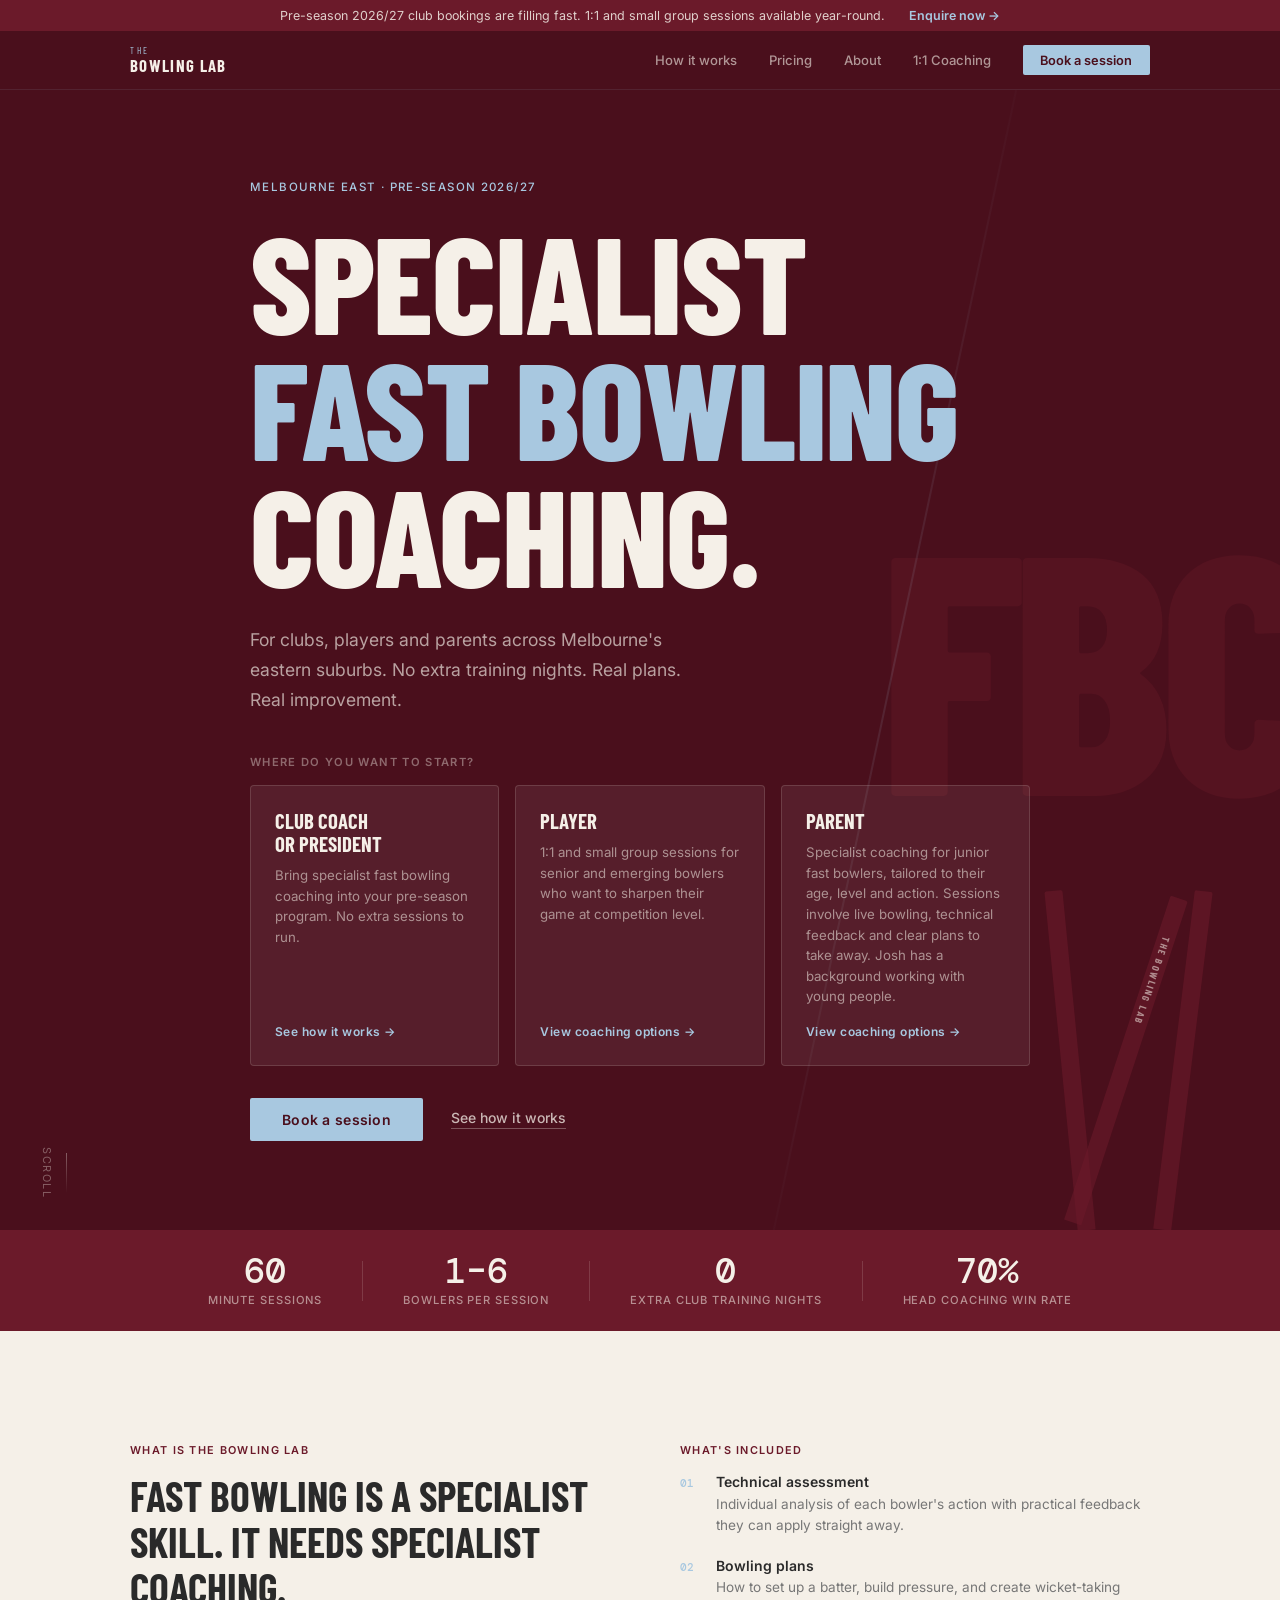
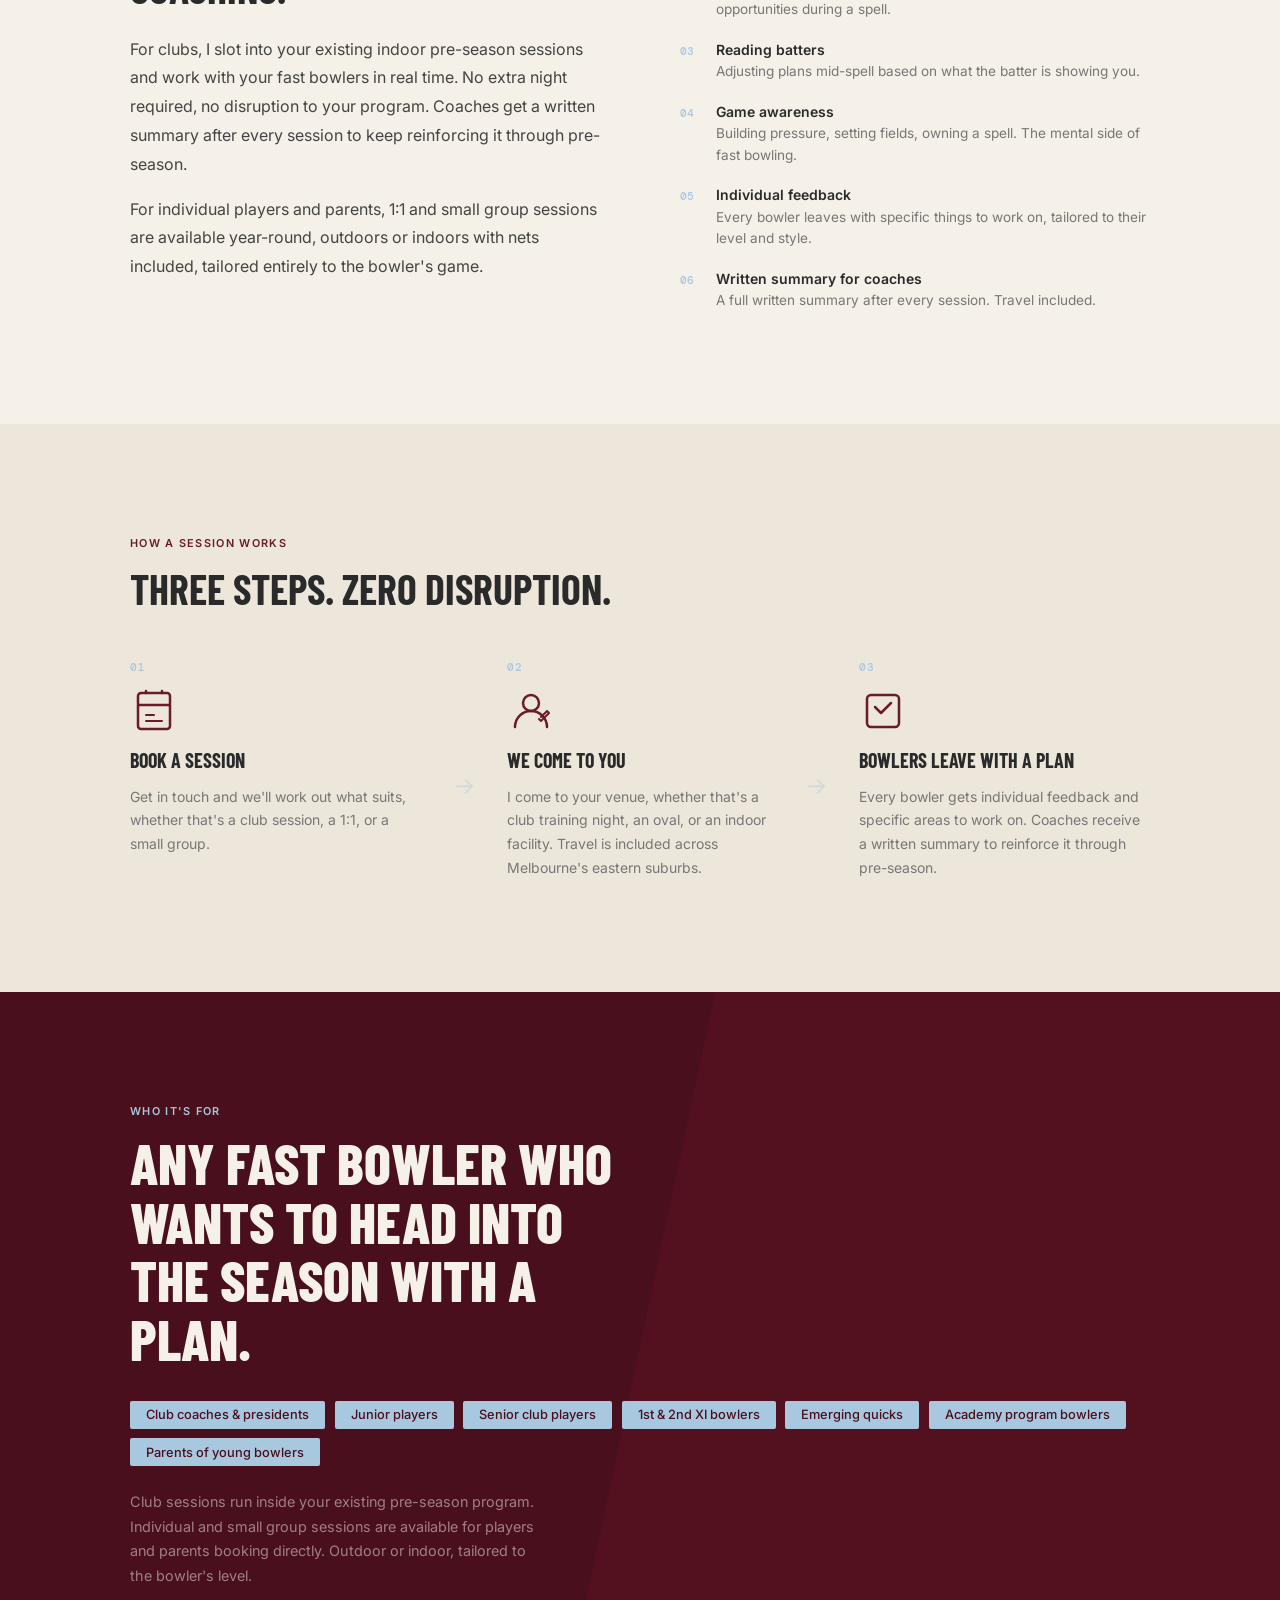
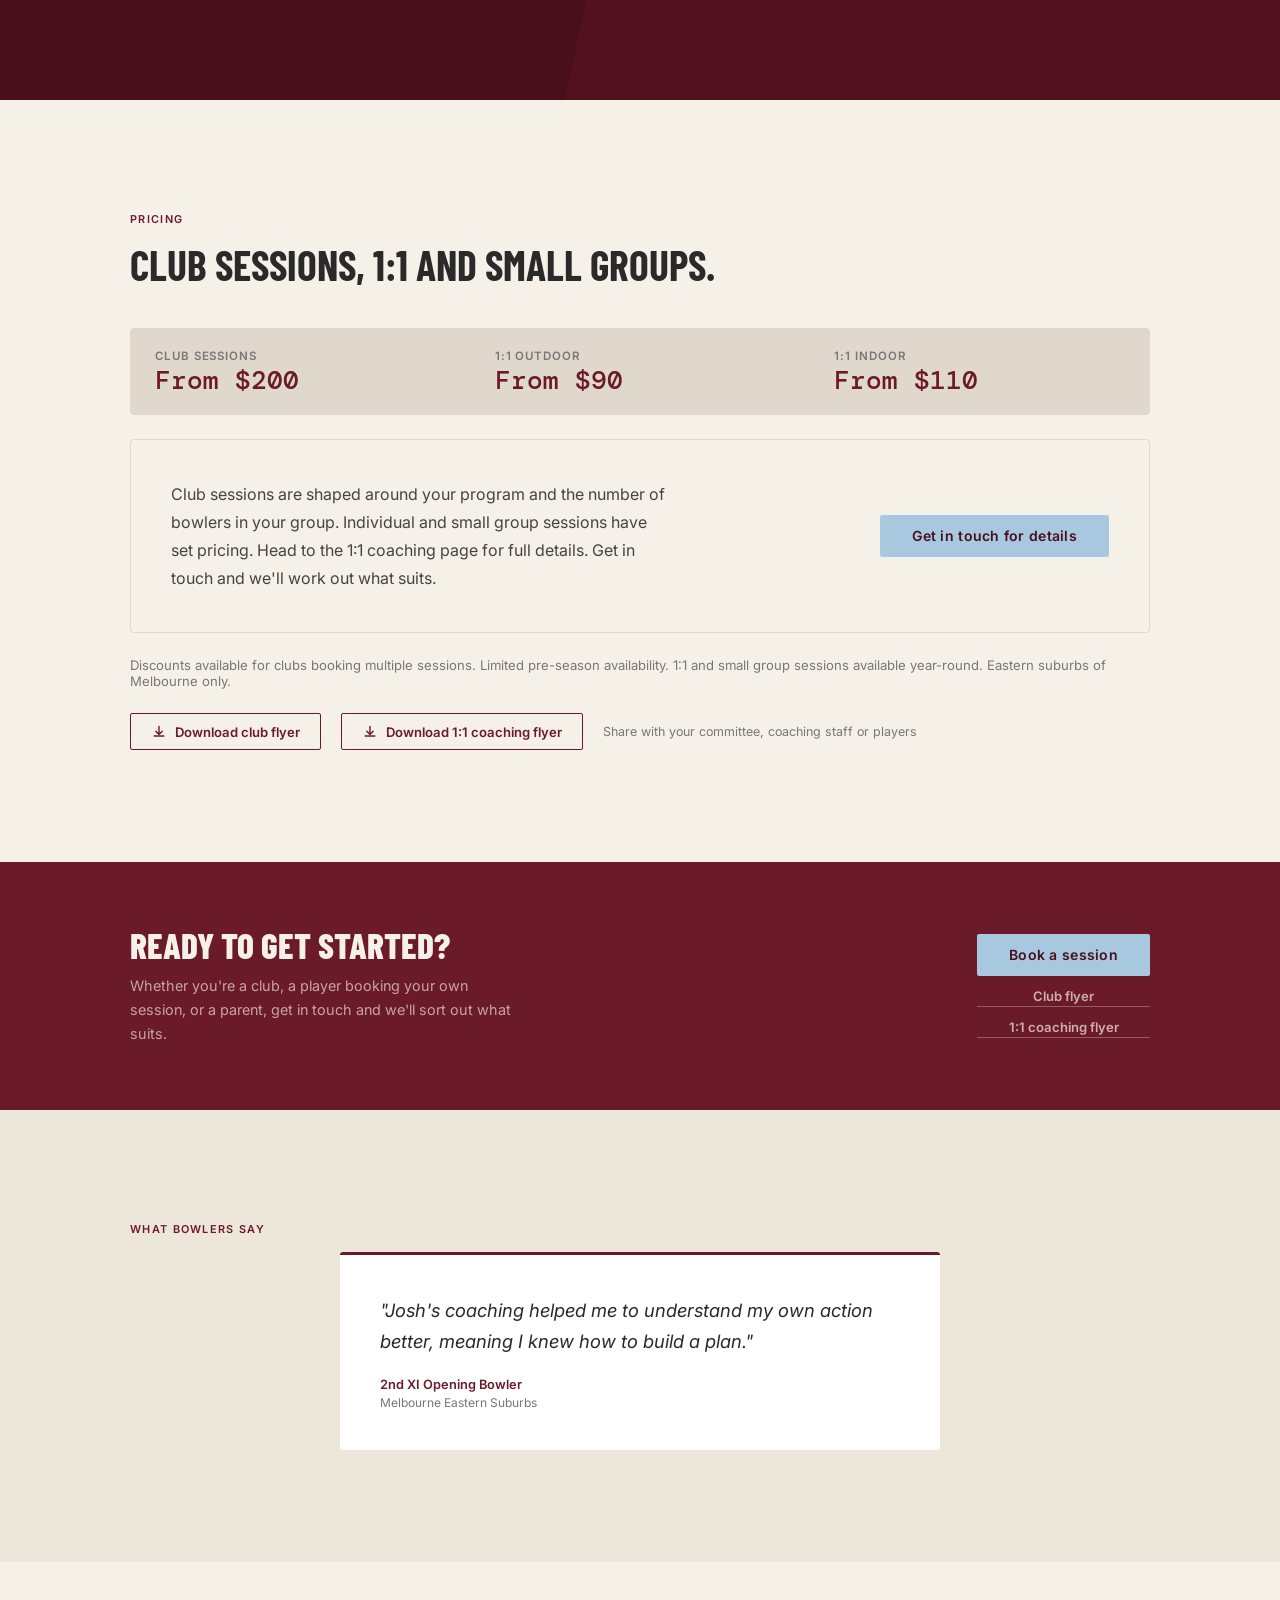
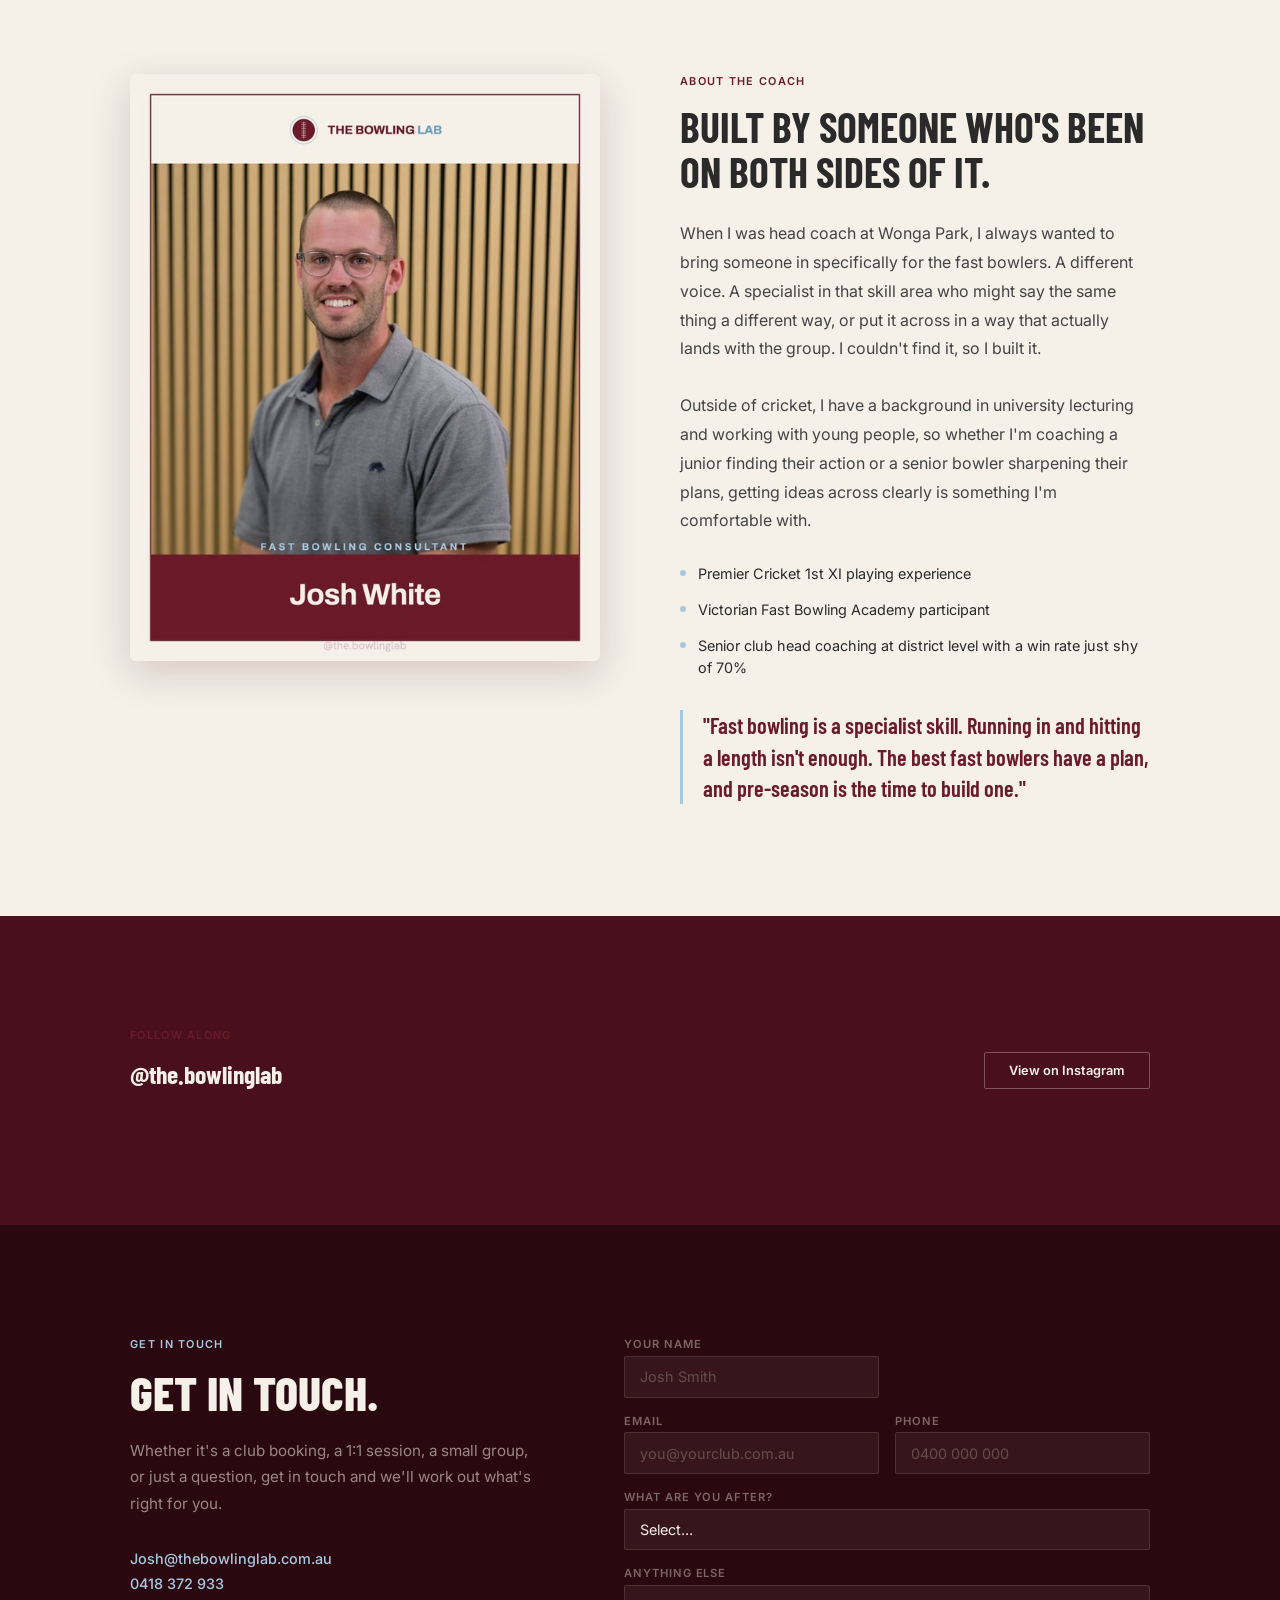
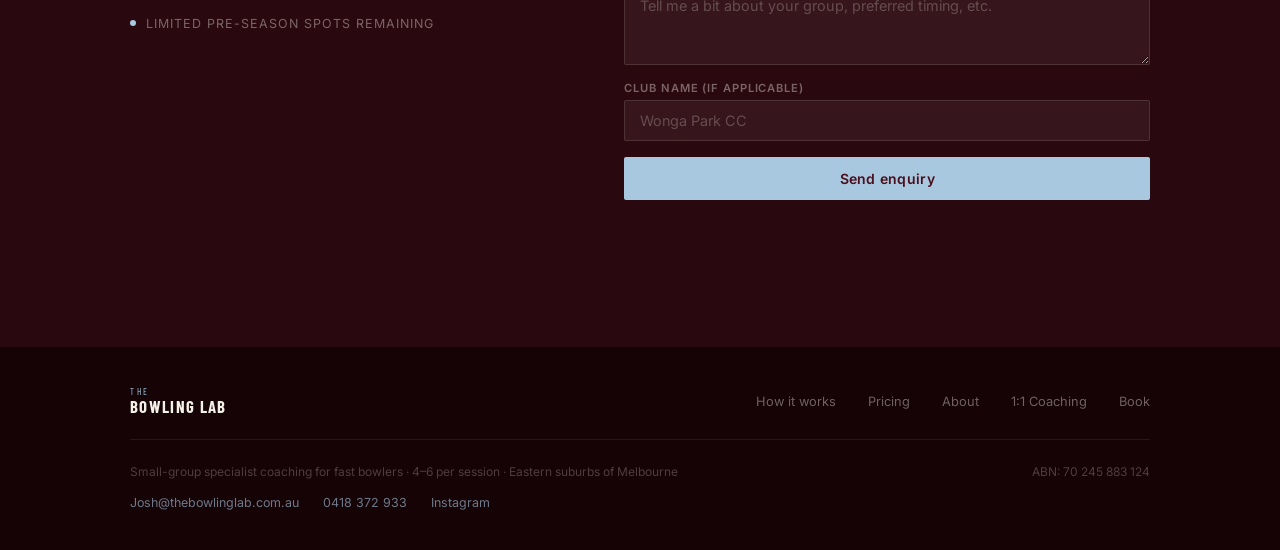
==== index.html @ b160c3b4 "Add files via upload" ====
<!DOCTYPE html>
<html lang="en">
<head>
  <meta charset="UTF-8" />
  <meta name="viewport" content="width=device-width, initial-scale=1.0" />
  <title>The Bowling Lab, Specialist Fast Bowling Coaching, Melbourne East</title>
  <meta name="description" content="Specialist fast bowling coaching for clubs, players and parents across Melbourne's eastern suburbs. Club pre-season sessions, 1:1 coaching and small groups available." />
  <link rel="preconnect" href="https://fonts.googleapis.com" />
  <link rel="preconnect" href="https://fonts.gstatic.com" crossorigin />
  <link href="https://fonts.googleapis.com/css2?family=Barlow+Condensed:wght@400;600;700;800&family=Inter:wght@400;500;600&family=DM+Mono:wght@400;500&display=swap" rel="stylesheet" />
  <link rel="stylesheet" href="style.css" />
  <!-- Favicon -->
  <link rel="icon" type="image/svg+xml" href="favicon.svg" />
  <!-- Open Graph -->
  <meta property="og:title" content="The Bowling Lab, Specialist Fast Bowling Coaching" />
  <meta property="og:description" content="Pre-season fast bowling coaching for cricket clubs across Melbourne's eastern suburbs. Small groups, real-time, inside your existing program." />
  <meta property="og:image" content="https://www.thebowlinglab.com.au/og-image.jpg" />
  <meta property="og:url" content="https://www.thebowlinglab.com.au" />
  <meta property="og:type" content="website" />
  <meta name="twitter:card" content="summary_large_image" />
</head>
<body>

  <!-- URGENCY BANNER -->
  <div class="urgency-bar">
    <span>Pre-season 2026/27 club bookings are filling fast. 1:1 and small group sessions available year-round.</span>
    <a href="#contact">Enquire now &rarr;</a>
  </div>

  <!-- NAV -->
  <nav class="nav" id="nav">
    <div class="nav-inner">
      <a href="#" class="nav-logo">
        <span class="logo-the">THE</span>
        <span class="logo-main">BOWLING LAB</span>
      </a>
      <div class="nav-links">
        <a href="#how">How it works</a>
        <a href="#pricing">Pricing</a>
        <a href="#about">About</a>
        <a href="coaching.html">1:1 Coaching</a>
        <a href="#contact" class="nav-cta">Book a session</a>
      </div>
      <button class="nav-burger" id="navBurger" aria-label="Open menu">
        <span></span><span></span><span></span>
      </button>
    </div>
    <div class="nav-mobile" id="navMobile">
      <a href="#how" onclick="closeMobile()">How it works</a>
      <a href="#pricing" onclick="closeMobile()">Pricing</a>
      <a href="#about" onclick="closeMobile()">About</a>
      <a href="coaching.html" onclick="closeMobile()">1:1 Coaching</a>
      <a href="#contact" class="mobile-cta" onclick="closeMobile()">Book a session</a>
    </div>
  </nav>

  <!-- HERO -->
  <section class="hero">
    <div class="hero-graphic" aria-hidden="true">
      <div class="hero-fbc">FBC</div>
      <div class="hero-stumps" id="heroStumps">
        <div class="stump s1" id="hs1"></div>
        <div class="stump s2" id="hs2">
          <span class="stump-text">THE BOWLING LAB</span>
        </div>
        <div class="stump s3" id="hs3"></div>
        <div class="bail b1" id="hb1"></div>
        <div class="bail b2" id="hb2"></div>
        <div class="hero-ball" id="heroBall"></div>
      </div>
      <div class="hero-slash"></div>
    </div>
    <div class="hero-inner container">
      <p class="eyebrow">Melbourne East · Pre-Season 2026/27</p>
      <h1 class="hero-h1">
        <span class="h1-line">Specialist</span>
        <span class="h1-line h1-accent">fast bowling</span>
        <span class="h1-line">coaching.</span>
      </h1>
      <p class="hero-sub">For clubs, players and parents across Melbourne's eastern suburbs. No extra training nights. Real plans. Real improvement.</p>
      <div class="role-selector">
        <p class="role-label">Where do you want to start?</p>
        <div class="role-cards">
          <a href="#how" class="role-card" id="roleClub">
            <span class="role-title">Club coach<br>or president</span>
            <span class="role-desc">Bring specialist fast bowling coaching into your pre-season program. No extra sessions to run.</span>
            <span class="role-cta">See how it works &rarr;</span>
          </a>
          <a href="coaching.html" class="role-card" id="rolePlayer">
            <span class="role-title">Player</span>
            <span class="role-desc">1:1 and small group sessions for senior and emerging bowlers who want to sharpen their game at competition level.</span>
            <span class="role-cta">View coaching options &rarr;</span>
          </a>
          <a href="coaching.html" class="role-card" id="roleParent">
            <span class="role-title">Parent</span>
            <span class="role-desc">Specialist coaching for junior fast bowlers, tailored to their age, level and action. Sessions involve live bowling, technical feedback and clear plans to take away. Josh has a background working with young people.</span>
            <span class="role-cta">View coaching options &rarr;</span>
          </a>
        </div>
      </div>
      <div class="hero-actions">
        <a href="#contact" class="btn-primary">Book a session</a>
        <a href="#how" class="btn-ghost">See how it works</a>
      </div>
    </div>
    <div class="hero-scroll-hint" aria-hidden="true">
      <span>Scroll</span>
      <div class="scroll-line"></div>
    </div>
  </section>

  <!-- PROOF BAR -->
  <div class="proof-bar">
    <div class="proof-inner container">
      <div class="proof-item">
        <span class="proof-num">60</span>
        <span class="proof-label">Minute sessions</span>
      </div>
      <div class="proof-div"></div>
      <div class="proof-item">
        <span class="proof-num">1–6</span>
        <span class="proof-label">Bowlers per session</span>
      </div>
      <div class="proof-div"></div>
      <div class="proof-item">
        <span class="proof-num">0</span>
        <span class="proof-label">Extra club training nights</span>
      </div>
      <div class="proof-div"></div>
      <div class="proof-item">
        <span class="proof-num">70%</span>
        <span class="proof-label">Head coaching win rate</span>
      </div>
    </div>
  </div>

  <!-- HOW IT WORKS -->
  <section class="how" id="how">
    <div class="container">
      <div class="how-grid">
        <div class="how-text">
          <p class="section-label">What is The Bowling Lab</p>
          <h2 class="section-h2">Fast bowling is a specialist skill. It needs specialist coaching.</h2>
          <p class="how-body">For clubs, I slot into your existing indoor pre-season sessions and work with your fast bowlers in real time. No extra night required, no disruption to your program. Coaches get a written summary after every session to keep reinforcing it through pre-season.</p>
          <p class="how-body">For individual players and parents, 1:1 and small group sessions are available year-round, outdoors or indoors with nets included, tailored entirely to the bowler's game.</p>
        </div>
        <div class="how-included">
          <p class="section-label">What's included</p>
          <div class="included-list">
            <div class="included-item">
              <span class="inc-num">01</span>
              <div>
                <h3>Technical assessment</h3>
                <p>Individual analysis of each bowler's action with practical feedback they can apply straight away.</p>
              </div>
            </div>
            <div class="included-item">
              <span class="inc-num">02</span>
              <div>
                <h3>Bowling plans</h3>
                <p>How to set up a batter, build pressure, and create wicket-taking opportunities during a spell.</p>
              </div>
            </div>
            <div class="included-item">
              <span class="inc-num">03</span>
              <div>
                <h3>Reading batters</h3>
                <p>Adjusting plans mid-spell based on what the batter is showing you.</p>
              </div>
            </div>
            <div class="included-item">
              <span class="inc-num">04</span>
              <div>
                <h3>Game awareness</h3>
                <p>Building pressure, setting fields, owning a spell. The mental side of fast bowling.</p>
              </div>
            </div>
            <div class="included-item">
              <span class="inc-num">05</span>
              <div>
                <h3>Individual feedback</h3>
                <p>Every bowler leaves with specific things to work on, tailored to their level and style.</p>
              </div>
            </div>
            <div class="included-item">
              <span class="inc-num">06</span>
              <div>
                <h3>Written summary for coaches</h3>
                <p>A full written summary after every session. Travel included.</p>
              </div>
            </div>
          </div>
        </div>
      </div>
    </div>
  </section>

  <!-- HOW A SESSION WORKS -->
  <section class="session-steps">
    <div class="container">
      <p class="section-label">How a session works</p>
      <h2 class="section-h2">Three steps. Zero disruption.</h2>
      <div class="steps-grid">
        <div class="step">
          <div class="step-num">01</div>
          <div class="step-icon">
            <svg viewBox="0 0 48 48" fill="none" xmlns="http://www.w3.org/2000/svg">
              <rect x="8" y="6" width="32" height="36" rx="3" stroke="currentColor" stroke-width="2.5"/>
              <path d="M16 6V4M32 6V4" stroke="currentColor" stroke-width="2.5" stroke-linecap="round"/>
              <path d="M8 18h32" stroke="currentColor" stroke-width="2.5"/>
              <path d="M16 28h8M16 34h16" stroke="currentColor" stroke-width="2" stroke-linecap="round"/>
            </svg>
          </div>
          <h3>Book a session</h3>
          <p>Get in touch and we'll work out what suits, whether that's a club session, a 1:1, or a small group.</p>
        </div>
        <div class="step-arrow" aria-hidden="true">&rarr;</div>
        <div class="step">
          <div class="step-num">02</div>
          <div class="step-icon">
            <svg viewBox="0 0 48 48" fill="none" xmlns="http://www.w3.org/2000/svg">
              <circle cx="24" cy="16" r="8" stroke="currentColor" stroke-width="2.5"/>
              <path d="M8 40c0-8.837 7.163-16 16-16s16 7.163 16 16" stroke="currentColor" stroke-width="2.5" stroke-linecap="round"/>
              <path d="M34 30l6-6M40 24l2 2-8 8-2-2" stroke="currentColor" stroke-width="2" stroke-linecap="round" stroke-linejoin="round"/>
            </svg>
          </div>
          <h3>We come to you</h3>
          <p>I come to your venue, whether that's a club training night, an oval, or an indoor facility. Travel is included across Melbourne's eastern suburbs.</p>
        </div>
        <div class="step-arrow" aria-hidden="true">&rarr;</div>
        <div class="step">
          <div class="step-num">03</div>
          <div class="step-icon">
            <svg viewBox="0 0 48 48" fill="none" xmlns="http://www.w3.org/2000/svg">
              <path d="M12 8h24a4 4 0 0 1 4 4v24a4 4 0 0 1-4 4H12a4 4 0 0 1-4-4V12a4 4 0 0 1 4-4z" stroke="currentColor" stroke-width="2.5"/>
              <path d="M16 20l6 6 10-10" stroke="currentColor" stroke-width="2.5" stroke-linecap="round" stroke-linejoin="round"/>
            </svg>
          </div>
          <h3>Bowlers leave with a plan</h3>
          <p>Every bowler gets individual feedback and specific areas to work on. Coaches receive a written summary to reinforce it through pre-season.</p>
        </div>
      </div>
    </div>
  </section>

  <!-- WHO -->
  <section class="who">
    <div class="slash-bg" aria-hidden="true"></div>
    <div class="container who-inner">
      <p class="section-label light">Who it's for</p>
      <h2 class="who-h2">Any fast bowler who wants to head into the season with a plan.</h2>
      <div class="who-tags">
        <span class="tag">Club coaches &amp; presidents</span>
        <span class="tag">Junior players</span>
        <span class="tag">Senior club players</span>
        <span class="tag">1st &amp; 2nd XI bowlers</span>
        <span class="tag">Emerging quicks</span>
        <span class="tag">Academy program bowlers</span>
        <span class="tag">Parents of young bowlers</span>
      </div>
      <p class="who-note">Club sessions run inside your existing pre-season program. Individual and small group sessions are available for players and parents booking directly. Outdoor or indoor, tailored to the bowler's level.</p>
    </div>
  </section>

  <!-- PRICING -->
  <section class="pricing" id="pricing">
    <div class="container">
      <p class="section-label">Pricing</p>
      <h2 class="section-h2">Club sessions, 1:1 and small groups.</h2>
      <div class="pricing-from-row">
        <div class="pricing-from-item">
          <span class="pricing-from-label">Club sessions</span>
          <span class="pricing-from-price">From $200</span>
        </div>
        <div class="pricing-from-item">
          <span class="pricing-from-label">1:1 outdoor</span>
          <span class="pricing-from-price">From $90</span>
        </div>
        <div class="pricing-from-item">
          <span class="pricing-from-label">1:1 indoor</span>
          <span class="pricing-from-price">From $110</span>
        </div>
      </div>
      <div class="pricing-contact">
        <p class="pricing-contact-body">Club sessions are shaped around your program and the number of bowlers in your group. Individual and small group sessions have set pricing. Head to the 1:1 coaching page for full details. Get in touch and we'll work out what suits.</p>
        <a href="#contact" class="btn-primary">Get in touch for details</a>
      </div>
      <p class="pricing-note">Discounts available for clubs booking multiple sessions. Limited pre-season availability. 1:1 and small group sessions available year-round. Eastern suburbs of Melbourne only.</p>
      <div class="flyer-download">
        <a href="TBL_Flyer.pdf" download class="btn-download">
          <svg viewBox="0 0 20 20" fill="none" xmlns="http://www.w3.org/2000/svg" width="16" height="16">
            <path d="M10 3v10M6 9l4 4 4-4" stroke="currentColor" stroke-width="1.75" stroke-linecap="round" stroke-linejoin="round"/>
            <path d="M4 15h12" stroke="currentColor" stroke-width="1.75" stroke-linecap="round"/>
          </svg>
          Download club flyer
        </a>
        <a href="TBL_1on1_Flyer.pdf" download class="btn-download">
          <svg viewBox="0 0 20 20" fill="none" xmlns="http://www.w3.org/2000/svg" width="16" height="16">
            <path d="M10 3v10M6 9l4 4 4-4" stroke="currentColor" stroke-width="1.75" stroke-linecap="round" stroke-linejoin="round"/>
            <path d="M4 15h12" stroke="currentColor" stroke-width="1.75" stroke-linecap="round"/>
          </svg>
          Download 1:1 coaching flyer
        </a>
        <span class="flyer-hint">Share with your committee, coaching staff or players</span>
      </div>
    </div>
  </section>

  <!-- MID PAGE CTA -->
  <section class="mid-cta">
    <div class="container mid-cta-inner">
      <div class="mid-cta-text">
        <h2 class="mid-cta-h2">Ready to get started?</h2>
        <p class="mid-cta-sub">Whether you're a club, a player booking your own session, or a parent, get in touch and we'll sort out what suits.</p>
      </div>
      <div class="mid-cta-actions">
        <a href="#contact" class="btn-primary">Book a session</a>
        <a href="TBL_Flyer.pdf" download class="btn-ghost-dark">Club flyer</a>
        <a href="TBL_1on1_Flyer.pdf" download class="btn-ghost-dark">1:1 coaching flyer</a>
      </div>
    </div>
  </section>

  <!-- TESTIMONIALS -->
  <section class="testimonials">
    <div class="container">
      <p class="section-label">What bowlers say</p>
      <div class="testi-single">
        <div class="testi-card testi-card--large">
          <p class="testi-quote">"Josh's coaching helped me to understand my own action better, meaning I knew how to build a plan."</p>
          <div class="testi-attr">
            <span class="testi-name">2nd XI Opening Bowler</span>
            <span class="testi-club">Melbourne Eastern Suburbs</span>
          </div>
        </div>
      </div>
    </div>
  </section>

  <!-- ABOUT -->
  <section class="about" id="about">
    <div class="container">
      <div class="about-grid">
        <div class="about-portrait">
          <div class="portrait-frame">
            <img
              src="about.jpg"
              alt="Josh White, The Bowling Lab"
              class="portrait-img"
            />
          </div>
        </div>
        <div class="about-text">
          <p class="section-label">About the coach</p>
          <h2 class="section-h2">Built by someone who's been on both sides of it.</h2>
          <p class="about-body">When I was head coach at Wonga Park, I always wanted to bring someone in specifically for the fast bowlers. A different voice. A specialist in that skill area who might say the same thing a different way, or put it across in a way that actually lands with the group. I couldn't find it, so I built it.</p>
          <p class="about-body">Outside of cricket, I have a background in university lecturing and working with young people, so whether I'm coaching a junior finding their action or a senior bowler sharpening their plans, getting ideas across clearly is something I'm comfortable with.</p>
          <div class="creds">
            <div class="cred">
              <span class="cred-dot"></span>
              <span>Premier Cricket 1st XI playing experience</span>
            </div>
            <div class="cred">
              <span class="cred-dot"></span>
              <span>Victorian Fast Bowling Academy participant</span>
            </div>
            <div class="cred">
              <span class="cred-dot"></span>
              <span>Senior club head coaching at district level with a win rate just shy of 70%</span>
            </div>

          </div>
          <blockquote class="about-quote">
            "Fast bowling is a specialist skill. Running in and hitting a length isn't enough. The best fast bowlers have a plan, and pre-season is the time to build one."
          </blockquote>
        </div>
      </div>
    </div>
  </section>

  <!-- INSTAGRAM -->
  <section class="instagram">
    <div class="container">
      <div class="insta-header">
        <div>
          <p class="section-label">Follow along</p>
          <a href="https://instagram.com/the.bowlinglab" target="_blank" rel="noopener" class="insta-handle">@the.bowlinglab</a>
        </div>
        <a href="https://instagram.com/the.bowlinglab" target="_blank" rel="noopener" class="btn-outline-dark">View on Instagram</a>
      </div>
      <div class="curator-wrap">
        <div id="curator-feed-default-feed-layout"><a href="https://curator.io" target="_blank" class="crt-logo crt-tag">Powered by Curator.io</a></div>
        <script type="text/javascript">
        (function(){
        var i,e,d=document,s="script";i=d.createElement("script");i.async=1;i.charset="UTF-8";
        i.src="https://cdn.curator.io/published/be674e52-8e86-4d1b-895b-a342a64c203e.js";
        e=d.getElementsByTagName(s)[0];e.parentNode.insertBefore(i, e);
        })();
        </script>
      </div>
    </div>
  </section>

  <!-- CONTACT -->
  <section class="contact" id="contact">
    <div class="container">
      <div class="contact-grid">
        <div class="contact-text">
          <p class="section-label light">Get in touch</p>
          <h2 class="contact-h2">Get in touch.</h2>
          <p class="contact-sub">Whether it's a club booking, a 1:1 session, a small group, or just a question, get in touch and we'll work out what's right for you.</p>
          <div class="contact-links">
            <a href="mailto:Josh@thebowlinglab.com.au">Josh@thebowlinglab.com.au</a>
            <a href="tel:0418372933">0418 372 933</a>
          </div>
          <div class="contact-urgency">
            <span class="urgency-dot"></span>
            <span>Limited pre-season spots remaining</span>
          </div>
        </div>
        <form class="contact-form" id="contactForm" novalidate>
          <div class="form-row">
            <div class="form-group">
              <label for="name">Your name</label>
              <input type="text" id="name" name="name" placeholder="Josh Smith" required />
            </div>
          </div>
          <div class="form-row">
            <div class="form-group">
              <label for="email">Email</label>
              <input type="email" id="email" name="email" placeholder="you@yourclub.com.au" required />
            </div>
            <div class="form-group">
              <label for="phone">Phone</label>
              <input type="tel" id="phone" name="phone" placeholder="0400 000 000" />
            </div>
          </div>
          <div class="form-group">
            <label for="sessions">What are you after?</label>
            <select id="sessions" name="sessions">
              <option value="">Select...</option>
              <option value="club">Club session (group coaching)</option>
              <option value="1on1">1:1 individual session</option>
              <option value="small-group">Small group (2–3 players)</option>
              <option value="unsure">Not sure yet</option>
            </select>
          </div>
          <div class="form-group">
            <label for="message">Anything else</label>
            <textarea id="message" name="message" rows="3" placeholder="Tell me a bit about your group, preferred timing, etc."></textarea>
          </div>
          <div class="form-group">
            <label for="club">Club name (if applicable)</label>
            <input type="text" id="club" name="club" placeholder="Wonga Park CC" />
          </div>
          <button type="submit" class="btn-primary btn-full">Send enquiry</button>
          <p class="form-success" id="formSuccess" aria-live="polite"></p>
        </form>
      </div>
    </div>
  </section>

  <!-- FOOTER -->
  <footer class="footer">
    <div class="container footer-inner">
      <div class="footer-top">
        <div class="footer-logo">
          <span class="logo-the">THE</span>
          <span class="logo-main">BOWLING LAB</span>
        </div>
        <div class="footer-nav">
          <a href="#how">How it works</a>
          <a href="#pricing">Pricing</a>
          <a href="#about">About</a>
          <a href="coaching.html">1:1 Coaching</a>
          <a href="#contact">Book</a>
        </div>
      </div>
      <div class="footer-bottom">
        <p>Small-group specialist coaching for fast bowlers · 4–6 per session · Eastern suburbs of Melbourne</p>
        <p>ABN: 70 245 883 124</p>
        <div class="footer-links">
          <a href="mailto:Josh@thebowlinglab.com.au">Josh@thebowlinglab.com.au</a>
          <a href="tel:0418372933">0418 372 933</a>
          <a href="https://instagram.com/the.bowlinglab" target="_blank" rel="noopener">Instagram</a>
        </div>
      </div>
    </div>
  </footer>

  <script src="main.js"></script>
</body>
</html>
---- style.css ----
/* ============================================================
   THE BOWLING LAB v2 — style.css
   Maroon #6B1A2A | Deep #4A0F1C | Blue #A8C8E0 | Cream #F5F0E8
   Display: Barlow Condensed | Body: Inter | Mono: DM Mono
   ============================================================ */

*, *::before, *::after { box-sizing: border-box; margin: 0; padding: 0; }

:root {
  --maroon:  #6B1A2A;
  --deep:    #4A0F1C;
  --darkest: #2A080F;
  --blue:    #A8C8E0;
  --cream:   #F5F0E8;
  --off:     #EDE6DB;
  --grey:    #2A2A2A;
  --mid:     #777777;
  --light:   #E0D8CC;

  --font-display: 'Barlow Condensed', sans-serif;
  --font-body:    'Inter', sans-serif;
  --font-mono:    'DM Mono', monospace;

  --max:  1100px;
  --pad:  clamp(1.25rem, 5vw, 2.5rem);
  --sec:  clamp(4rem, 9vw, 7rem);
}

html { scroll-behavior: smooth; }
body { font-family: var(--font-body); color: var(--grey); background: var(--cream); -webkit-font-smoothing: antialiased; }
a { color: inherit; text-decoration: none; }
img { display: block; max-width: 100%; }

/* ---- LAYOUT ---- */
.container { max-width: var(--max); margin: 0 auto; padding: 0 var(--pad); }

/* ---- TYPE ---- */
.section-label {
  font-size: 0.68rem; font-weight: 600; letter-spacing: 0.12em;
  text-transform: uppercase; color: var(--maroon); margin-bottom: 1rem;
}
.section-label.light { color: var(--blue); }

.section-h2 {
  font-family: var(--font-display);
  font-size: clamp(1.75rem, 3.5vw, 2.6rem);
  font-weight: 700; color: var(--grey); line-height: 1.1;
  text-transform: uppercase; margin-bottom: 1.5rem;
}

/* ---- BUTTONS ---- */
.btn-primary {
  display: inline-block; font-family: var(--font-body); font-size: 0.875rem;
  font-weight: 600; color: var(--deep); background: var(--blue);
  padding: 0.8rem 2rem; border-radius: 2px; border: none; cursor: pointer;
  transition: opacity 0.15s, transform 0.1s; letter-spacing: 0.02em;
}
.btn-primary:hover { opacity: 0.88; transform: translateY(-1px); }

.btn-ghost {
  display: inline-block; font-size: 0.875rem; font-weight: 500;
  color: rgba(245,240,232,0.75); border-bottom: 1px solid rgba(245,240,232,0.3);
  padding-bottom: 2px; transition: color 0.15s, border-color 0.15s;
}
.btn-ghost:hover { color: var(--cream); border-color: var(--cream); }

.btn-outline {
  display: inline-block; font-size: 0.8rem; font-weight: 600;
  color: var(--maroon); border: 1.5px solid var(--maroon);
  padding: 0.65rem 1.5rem; border-radius: 2px;
  transition: background 0.15s, color 0.15s;
}
.btn-outline:hover { background: var(--maroon); color: var(--cream); }

.btn-outline-dark {
  display: inline-block; font-size: 0.8rem; font-weight: 600;
  color: var(--cream); border: 1.5px solid rgba(245,240,232,0.3);
  padding: 0.65rem 1.5rem; border-radius: 2px;
  transition: border-color 0.15s;
}
.btn-outline-dark:hover { border-color: var(--cream); }

.btn-full { width: 100%; text-align: center; }

/* ============================================================
   URGENCY BAR
   ============================================================ */
.urgency-bar {
  background: var(--maroon); padding: 0.5rem var(--pad);
  display: flex; align-items: center; justify-content: center;
  gap: 1.5rem; flex-wrap: wrap;
  font-size: 0.78rem; color: rgba(245,240,232,0.85);
}
.urgency-bar a {
  color: var(--blue); font-weight: 600; white-space: nowrap;
  transition: opacity 0.15s;
}
.urgency-bar a:hover { opacity: 0.75; }

/* ============================================================
   NAV
   ============================================================ */
.nav {
  position: sticky; top: 0; z-index: 100;
  background: var(--deep);
  border-bottom: 1px solid rgba(168,200,224,0.1);
}

.nav-inner {
  max-width: var(--max); margin: 0 auto; padding: 0 var(--pad);
  height: 58px; display: flex; align-items: center; justify-content: space-between;
}

.nav-logo { display: flex; flex-direction: column; line-height: 1; gap: 1px; }
.logo-the  { font-family: var(--font-display); font-size: 0.58rem; font-weight: 400; letter-spacing: 0.28em; color: var(--blue); }
.logo-main { font-family: var(--font-display); font-size: 1.05rem; font-weight: 700; letter-spacing: 0.08em; color: var(--cream); }

.nav-links { display: flex; align-items: center; gap: 2rem; }
.nav-links a:not(.nav-cta) {
  font-size: 0.82rem; font-weight: 500; color: rgba(245,240,232,0.6);
  transition: color 0.15s;
}
.nav-links a:not(.nav-cta):hover { color: var(--cream); }

.nav-cta {
  font-size: 0.8rem; font-weight: 600; color: var(--deep);
  background: var(--blue); padding: 0.45rem 1.1rem; border-radius: 2px;
  transition: opacity 0.15s;
}
.nav-cta:hover { opacity: 0.85; }

.nav-burger { display: none; flex-direction: column; gap: 5px; background: none; border: none; cursor: pointer; padding: 4px; }
.nav-burger span { display: block; width: 22px; height: 2px; background: var(--cream); border-radius: 1px; transition: opacity 0.2s; }

.nav-mobile {
  display: none; flex-direction: column; background: var(--deep);
  border-top: 1px solid rgba(168,200,224,0.1); padding: 1rem var(--pad);
  gap: 0.75rem;
}
.nav-mobile.open { display: flex; }
.nav-mobile a { font-size: 0.95rem; color: rgba(245,240,232,0.7); padding: 0.4rem 0; }
.nav-mobile .mobile-cta { color: var(--blue); font-weight: 600; }

/* ============================================================
   HERO
   ============================================================ */
.hero {
  min-height: 100svh; position: relative; overflow: hidden;
  display: flex; align-items: center;
  background: var(--deep);
}

/* Graphic hero background */
.hero-graphic {
  position: absolute; inset: 0; pointer-events: none; overflow: hidden;
}

/* Giant faded FBC letterforms */
.hero-fbc {
  position: absolute; right: -2%; top: 50%; transform: translateY(-50%);
  font-family: var(--font-display); font-size: clamp(180px, 28vw, 340px);
  font-weight: 800; letter-spacing: -0.04em; line-height: 1;
  color: rgba(107,26,42,0.35); user-select: none;
  text-transform: uppercase;
}

/* Diagonal slash accent */
.hero-slash {
  position: absolute; top: -10%; right: 30%;
  width: 2px; height: 120%;
  background: linear-gradient(to bottom, transparent, rgba(168,200,224,0.12), transparent);
  transform: rotate(12deg);
}

/* Stumps */
.hero-stumps {
  position: absolute; right: 4%; bottom: 0;
  width: clamp(100px, 16vw, 220px); height: clamp(200px, 44vh, 440px);
  pointer-events: none; z-index: 1;
}
.stump {
  position: absolute; bottom: 0; width: 9%; height: 86%;
  background: rgba(107,26,42,0.6); border-radius: 2px 2px 0 0;
}
.s1 { left: 18%; } .s2 { left: 45.5%; } .s3 { left: 73%; }

.stump-text {
  position: absolute; top: 12%; left: 50%; transform: translateX(-50%);
  writing-mode: vertical-rl; text-orientation: mixed;
  font-family: var(--font-display); font-size: clamp(5px, 0.9vw, 10px);
  font-weight: 700; letter-spacing: 0.18em; text-transform: uppercase;
  color: rgba(245,240,232,0.55); white-space: nowrap; line-height: 1;
  pointer-events: none; user-select: none;
}

.bail {
  position: absolute; height: 3.5%; width: 36%; border-radius: 2px;
  background: var(--blue); opacity: 0.85;
}
.b1 { top: 13%; left: 17%; transform-origin: left center; animation: bail1 4s ease-out infinite 1s; }
.b2 { top: 11%; left: 44%; transform-origin: right center; animation: bail2 4s ease-out infinite 1s; }

@keyframes bail1 {
  0%,25%   { transform: rotate(0) translate(0,0); opacity: 0.85; }
  55%      { transform: rotate(-38deg) translate(-14px,-22px); opacity: 0.6; }
  80%,100% { transform: rotate(-38deg) translate(-14px,-22px); opacity: 0; }
}
@keyframes bail2 {
  0%,25%   { transform: rotate(0) translate(0,0); opacity: 0.85; }
  55%      { transform: rotate(30deg) translate(16px,-20px); opacity: 0.6; }
  80%,100% { transform: rotate(30deg) translate(16px,-20px); opacity: 0; }
}
@media (prefers-reduced-motion: reduce) { .bail { animation: none; } }

.hero-inner {
  position: relative; z-index: 2;
  padding-top: calc(var(--sec) * 0.8);
  padding-bottom: calc(var(--sec) * 0.8);
}

.eyebrow {
  font-size: 0.72rem; font-weight: 500; letter-spacing: 0.12em;
  text-transform: uppercase; color: var(--blue); margin-bottom: 1.5rem;
}

.hero-h1 {
  display: flex; flex-direction: column;
  font-family: var(--font-display);
  font-size: clamp(3.8rem, 11vw, 8.5rem);
  font-weight: 800; line-height: 0.93;
  text-transform: uppercase; letter-spacing: -0.01em;
  margin-bottom: 1.75rem;
}
.h1-line { color: var(--cream); }
.h1-accent { color: var(--blue); }

.hero-sub {
  font-size: clamp(0.95rem, 1.8vw, 1.1rem);
  color: rgba(245,240,232,0.65); line-height: 1.7;
  max-width: 40ch; margin-bottom: 2.25rem;
}

.hero-actions { display: flex; align-items: center; gap: 1.75rem; flex-wrap: wrap; }

.hero-scroll-hint {
  position: absolute; bottom: 2rem; left: var(--pad);
  display: flex; align-items: center; gap: 0.75rem; z-index: 2;
}
.hero-scroll-hint span {
  font-size: 0.68rem; letter-spacing: 0.14em; text-transform: uppercase;
  color: rgba(245,240,232,0.35); writing-mode: vertical-lr;
}
.scroll-line {
  width: 1px; height: 40px;
  background: linear-gradient(to bottom, rgba(245,240,232,0.35), transparent);
}

/* ============================================================
   PROOF BAR
   ============================================================ */
.proof-bar { background: var(--maroon); }
.proof-inner {
  display: flex; align-items: center; justify-content: center;
  gap: 0; flex-wrap: wrap;
}
.proof-item {
  display: flex; flex-direction: column; align-items: center;
  padding: 1.5rem 2.5rem; gap: 0.25rem;
}
.proof-num {
  font-family: var(--font-mono); font-size: clamp(1.6rem, 3vw, 2.2rem);
  font-weight: 500; color: var(--cream); line-height: 1;
}
.proof-label {
  font-size: 0.7rem; font-weight: 500; color: rgba(245,240,232,0.55);
  text-transform: uppercase; letter-spacing: 0.08em; text-align: center;
}
.proof-div { width: 1px; height: 40px; background: rgba(245,240,232,0.15); }

/* ============================================================
   HOW IT WORKS
   ============================================================ */
.how { padding: var(--sec) 0; background: var(--cream); }

.how-grid {
  display: grid; grid-template-columns: 1fr 1fr;
  gap: 5rem; align-items: start;
}

.how-body {
  font-size: 1rem; line-height: 1.8; color: #444;
  margin-bottom: 1rem;
}
.how-body:last-child { margin-bottom: 0; }
.how-origin { font-style: italic; color: var(--mid); border-left: 2px solid var(--blue); padding-left: 1rem; }

.included-list { display: flex; flex-direction: column; gap: 1.25rem; }
.included-item { display: flex; gap: 1rem; align-items: flex-start; }

.inc-num {
  font-family: var(--font-mono); font-size: 0.7rem; font-weight: 500;
  color: var(--blue); flex-shrink: 0; margin-top: 3px;
  width: 20px;
}

.included-item h3 {
  font-size: 0.875rem; font-weight: 600; color: var(--grey); margin-bottom: 0.2rem;
}
.included-item p { font-size: 0.85rem; line-height: 1.6; color: var(--mid); }

/* ============================================================
   WHO
   ============================================================ */
.who { padding: var(--sec) 0; background: var(--deep); position: relative; overflow: hidden; }

.slash-bg {
  position: absolute; top: -20%; right: -10%;
  width: 60%; height: 140%;
  background: rgba(107,26,42,0.25);
  transform: skewX(-12deg);
  pointer-events: none;
}

.who-inner { position: relative; z-index: 1; }

.who-h2 {
  font-family: var(--font-display);
  font-size: clamp(2rem, 4.5vw, 3.5rem);
  font-weight: 800; color: var(--cream);
  text-transform: uppercase; line-height: 1.05;
  max-width: 20ch; margin-bottom: 2rem;
}

.who-tags { display: flex; flex-wrap: wrap; gap: 0.6rem; margin-bottom: 1.5rem; }
.tag {
  font-size: 0.8rem; font-weight: 500; color: var(--deep);
  background: var(--blue); padding: 0.4rem 1rem; border-radius: 2px;
}

.who-note { font-size: 0.9rem; color: rgba(245,240,232,0.5); line-height: 1.7; max-width: 46ch; }

/* ============================================================
   PRICING
   ============================================================ */
.pricing { padding: var(--sec) 0; background: var(--cream); }
.pricing .section-h2 { margin-bottom: 2.5rem; }

.pricing-grid {
  display: grid; grid-template-columns: repeat(3, 1fr);
  gap: 1px; background: var(--light);
  border: 1px solid var(--light); border-radius: 4px; overflow: hidden;
  margin-bottom: 1.5rem;
}

.price-card {
  background: white; padding: 2rem 1.75rem;
  display: flex; flex-direction: column; gap: 0;
}
.price-card--featured { background: var(--maroon); }

.price-badge {
  font-size: 0.68rem; font-weight: 600; letter-spacing: 0.1em;
  text-transform: uppercase; color: var(--blue);
  margin-bottom: 0.75rem;
}
.price-badge--light { color: rgba(245,240,232,0.6); }

.price-tier {
  font-size: 0.75rem; font-weight: 600; text-transform: uppercase;
  letter-spacing: 0.08em; color: var(--mid); margin-bottom: 0.6rem;
}
.price-card--featured .price-tier { color: rgba(245,240,232,0.55); }
.price-card--mid .price-tier { color: var(--mid); }

.price-amt {
  font-family: var(--font-mono); font-size: clamp(2.2rem, 4vw, 3rem);
  font-weight: 500; color: var(--maroon); line-height: 1;
  margin-bottom: 0.85rem;
}
.price-card--featured .price-amt { color: var(--cream); }

.price-desc {
  font-size: 0.83rem; line-height: 1.65; color: var(--mid);
  flex-grow: 1; margin-bottom: 1.5rem;
}
.price-card--featured .price-desc { color: rgba(245,240,232,0.6); }

.price-card .btn-outline { align-self: flex-start; }
.price-card--featured .btn-primary { margin-top: auto; }

.pricing-note { font-size: 0.82rem; color: var(--mid); }

/* ============================================================
   SESSION STEPS
   ============================================================ */
.session-steps { padding: var(--sec) 0; background: var(--off); }
.session-steps .section-h2 { margin-bottom: 3rem; }

.steps-grid {
  display: grid; grid-template-columns: 1fr auto 1fr auto 1fr;
  gap: 0; align-items: start;
}

.step {
  display: flex; flex-direction: column; align-items: flex-start; gap: 0.85rem;
  padding: 0 1.5rem;
}
.step:first-child { padding-left: 0; }
.step:last-child { padding-right: 0; }

.step-num {
  font-family: var(--font-mono); font-size: 0.7rem; font-weight: 500;
  color: var(--blue); letter-spacing: 0.08em;
}

.step-icon {
  width: 48px; height: 48px; color: var(--maroon);
}
.step-icon svg { width: 100%; height: 100%; }

.step h3 {
  font-family: var(--font-display); font-size: 1.25rem; font-weight: 700;
  color: var(--grey); text-transform: uppercase; line-height: 1.1;
}

.step p {
  font-size: 0.875rem; line-height: 1.7; color: var(--mid);
}

.step-arrow {
  font-size: 1.5rem; color: var(--blue); opacity: 0.4;
  align-self: center; padding: 0 0.5rem; margin-top: 2rem;
}

/* ============================================================
   FLYER DOWNLOAD
   ============================================================ */
.flyer-download {
  display: flex; align-items: center; gap: 1.25rem;
  margin-top: 1.5rem; flex-wrap: wrap;
}

.btn-download {
  display: inline-flex; align-items: center; gap: 0.5rem;
  font-size: 0.82rem; font-weight: 600; color: var(--maroon);
  border: 1.5px solid var(--maroon); padding: 0.6rem 1.25rem;
  border-radius: 2px; transition: background 0.15s, color 0.15s;
}
.btn-download:hover { background: var(--maroon); color: var(--cream); }
.btn-download svg { flex-shrink: 0; transition: transform 0.2s; }
.btn-download:hover svg { transform: translateY(2px); }

.flyer-hint { font-size: 0.78rem; color: var(--mid); }

/* ============================================================
   TESTIMONIALS
   ============================================================ */
.testimonials { padding: var(--sec) 0; background: var(--off); }

.testi-grid {
  display: grid; grid-template-columns: repeat(3, 1fr);
  gap: 1.5rem;
}

.testi-card {
  background: white; border-radius: 3px;
  padding: 1.75rem; display: flex; flex-direction: column;
  border-top: 3px solid var(--maroon);
}

.testi-quote {
  font-size: 0.9rem; line-height: 1.75; color: var(--grey);
  flex-grow: 1; margin-bottom: 1.25rem;
  font-style: italic;
}

.testi-attr { display: flex; flex-direction: column; gap: 0.15rem; }
.testi-name { font-size: 0.8rem; font-weight: 600; color: var(--maroon); }
.testi-club { font-size: 0.75rem; color: var(--mid); }

/* ============================================================
   ABOUT
   ============================================================ */
.about { padding: var(--sec) 0; background: var(--cream); }

.about-grid {
  display: grid; grid-template-columns: 1fr 1fr;
  gap: 5rem; align-items: start;
}

.portrait-frame {
  position: relative; border-radius: 6px; overflow: hidden;
  box-shadow: 0 12px 40px rgba(74,15,28,0.18);
}
.portrait-img {
  width: 100%; height: auto; display: block;
}
.portrait-badge {
  position: absolute; bottom: 0; left: 0; right: 0;
  background: var(--maroon); color: var(--cream);
  font-family: var(--font-display); font-size: 1rem; font-weight: 700;
  letter-spacing: 0.08em; text-transform: uppercase;
  padding: 0.75rem 1rem; text-align: center;
}

.about-body { font-size: 1rem; line-height: 1.8; color: #444; margin-bottom: 1.75rem; }

.creds { display: flex; flex-direction: column; gap: 0.9rem; margin-bottom: 2rem; }
.cred { display: flex; align-items: flex-start; gap: 0.75rem; font-size: 0.9rem; line-height: 1.5; color: var(--grey); }
.cred-dot { width: 6px; height: 6px; border-radius: 50%; background: var(--blue); flex-shrink: 0; margin-top: 0.45rem; }

.about-quote {
  font-family: var(--font-display); font-size: clamp(1.1rem, 2vw, 1.4rem);
  font-weight: 600; color: var(--maroon); line-height: 1.4;
  border-left: 3px solid var(--blue); padding-left: 1.25rem;
}

/* ============================================================
   INSTAGRAM
   ============================================================ */
.instagram { padding: var(--sec) 0; background: var(--deep); }

.insta-header {
  display: flex; align-items: flex-end; justify-content: space-between;
  margin-bottom: 1.5rem; flex-wrap: wrap; gap: 1rem;
}
.insta-handle {
  font-family: var(--font-display); font-size: 1.6rem; font-weight: 700;
  color: var(--cream); transition: opacity 0.15s;
}
.insta-handle:hover { opacity: 0.75; }

.curator-wrap { width: 100%; }
.curator-wrap .crt-feed { width: 100% !important; }

/* ============================================================
   CONTACT
   ============================================================ */
.contact { padding: var(--sec) 0; background: var(--darkest); }

.contact-grid {
  display: grid; grid-template-columns: 1fr 1fr;
  gap: 5rem; align-items: start;
}

.contact-h2 {
  font-family: var(--font-display);
  font-size: clamp(2rem, 4vw, 3rem);
  font-weight: 800; color: var(--cream);
  text-transform: uppercase; line-height: 1.05;
  margin-bottom: 1.25rem;
}

.contact-sub {
  font-size: 0.95rem; color: rgba(245,240,232,0.55);
  line-height: 1.75; margin-bottom: 2rem;
}

.contact-links { display: flex; flex-direction: column; gap: 0.5rem; margin-bottom: 1.5rem; }
.contact-links a {
  font-size: 0.9rem; color: var(--blue); font-weight: 500;
  transition: opacity 0.15s;
}
.contact-links a:hover { opacity: 0.75; }

.contact-urgency {
  display: flex; align-items: center; gap: 0.6rem;
  font-size: 0.78rem; color: rgba(245,240,232,0.4);
  text-transform: uppercase; letter-spacing: 0.08em;
}
.urgency-dot {
  width: 6px; height: 6px; border-radius: 50%;
  background: var(--blue); flex-shrink: 0;
  animation: pulse 2s infinite;
}
@keyframes pulse {
  0%,100% { opacity: 1; } 50% { opacity: 0.3; }
}

/* Form */
.contact-form { display: flex; flex-direction: column; gap: 1rem; }

.form-row { display: grid; grid-template-columns: 1fr 1fr; gap: 1rem; }

.form-group { display: flex; flex-direction: column; gap: 0.3rem; }

.form-group label {
  font-size: 0.7rem; font-weight: 600; text-transform: uppercase;
  letter-spacing: 0.08em; color: rgba(245,240,232,0.4);
}

.form-group input,
.form-group select,
.form-group textarea {
  font-family: var(--font-body); font-size: 0.9rem;
  color: var(--cream); background: rgba(245,240,232,0.06);
  border: 1px solid rgba(245,240,232,0.12); border-radius: 2px;
  padding: 0.7rem 0.9rem; outline: none;
  transition: border-color 0.15s; -webkit-appearance: none;
}
.form-group input::placeholder,
.form-group textarea::placeholder { color: rgba(245,240,232,0.25); }
.form-group input:focus,
.form-group select:focus,
.form-group textarea:focus { border-color: var(--blue); }
.form-group select option { background: var(--darkest); color: var(--cream); }
.form-group textarea { resize: vertical; min-height: 80px; }

.form-success { font-size: 0.875rem; color: var(--blue); min-height: 1.4em; text-align: center; }

/* ============================================================
   FOOTER
   ============================================================ */
.footer { background: #150306; padding: 2.5rem 0; }

.footer-top {
  display: flex; justify-content: space-between; align-items: center;
  padding-bottom: 1.5rem;
  border-bottom: 1px solid rgba(245,240,232,0.08);
  margin-bottom: 1.5rem; flex-wrap: wrap; gap: 1rem;
}

.footer-logo { display: flex; flex-direction: column; line-height: 1; gap: 2px; }

.footer-nav { display: flex; gap: 2rem; flex-wrap: wrap; }
.footer-nav a {
  font-size: 0.8rem; color: rgba(245,240,232,0.4);
  transition: color 0.15s;
}
.footer-nav a:hover { color: var(--cream); }

.footer-bottom {
  display: flex; justify-content: space-between; align-items: center;
  flex-wrap: wrap; gap: 1rem;
}
.footer-bottom p { font-size: 0.75rem; color: rgba(245,240,232,0.25); }

.footer-links { display: flex; gap: 1.5rem; flex-wrap: wrap; }
.footer-links a {
  font-size: 0.78rem; color: var(--blue); opacity: 0.6;
  transition: opacity 0.15s;
}
.footer-links a:hover { opacity: 1; }


/* ============================================================
   MID PAGE CTA
   ============================================================ */
.mid-cta {
  background: var(--maroon);
  padding: clamp(2.5rem, 6vw, 4rem) 0;
}

.mid-cta-inner {
  display: flex; align-items: center; justify-content: space-between;
  gap: 2.5rem; flex-wrap: wrap;
}

.mid-cta-h2 {
  font-family: var(--font-display);
  font-size: clamp(1.5rem, 3vw, 2.2rem);
  font-weight: 800; color: var(--cream);
  text-transform: uppercase; line-height: 1.1;
  margin-bottom: 0.6rem;
}

.mid-cta-sub {
  font-size: 0.9rem; color: rgba(245,240,232,0.65);
  line-height: 1.65; max-width: 44ch;
}

.mid-cta-actions {
  display: flex; flex-direction: column; gap: 0.75rem;
  flex-shrink: 0;
}

.btn-ghost-dark {
  display: inline-block; font-size: 0.82rem; font-weight: 600;
  color: rgba(245,240,232,0.7);
  border-bottom: 1px solid rgba(245,240,232,0.3);
  padding-bottom: 2px; text-align: center;
  transition: color 0.15s, border-color 0.15s;
}
.btn-ghost-dark:hover { color: var(--cream); border-color: var(--cream); }

@media (max-width: 700px) {
  .mid-cta-inner { flex-direction: column; align-items: flex-start; }
  .mid-cta-actions { flex-direction: row; flex-wrap: wrap; }
}


/* ============================================================
   HERO BALL ANIMATION
   ============================================================ */
.hero-ball {
  position: absolute;
  width: clamp(18px, 2.5vw, 28px);
  height: clamp(18px, 2.5vw, 28px);
  border-radius: 50%;
  background: #C0392B;
  border: 2px solid #922B21;
  box-shadow: inset -3px -2px 0 rgba(0,0,0,0.3);
  opacity: 0;
  pointer-events: none;
  z-index: 3;
}
.hero-ball::after {
  content: '';
  position: absolute;
  top: 3px; left: 5px; right: 5px; bottom: 3px;
  border-top: 1.5px solid rgba(255,255,255,0.25);
  border-radius: 50%;
  transform: rotate(-15deg);
}


/* Pricing contact block */
.pricing-contact {
  background: var(--white); border: 1px solid var(--light);
  border-radius: 4px; padding: 2.5rem;
  display: flex; align-items: center; justify-content: space-between;
  gap: 2rem; flex-wrap: wrap; margin-bottom: 1.5rem;
}

.pricing-contact-body {
  font-size: 1rem; line-height: 1.75; color: #444;
  max-width: 50ch;
}


/* ============================================================
   1:1 COACHING PAGE
   ============================================================ */

.nav-active {
  color: var(--blue) !important;
  font-weight: 600 !important;
}

.coaching-hero {
  background: var(--deep);
  padding: calc(var(--sec) * 1.2) 0 var(--sec);
  position: relative; overflow: hidden;
}
.coaching-hero::after {
  content: '';
  position: absolute; top: -10%; right: -5%;
  width: 50%; height: 120%;
  background: rgba(107,26,42,0.2);
  transform: skewX(-12deg);
  pointer-events: none;
}

.coaching-h1 {
  font-family: var(--font-display);
  font-size: clamp(2.8rem, 7vw, 6rem);
  font-weight: 800; color: var(--cream);
  text-transform: uppercase; line-height: 0.95;
  letter-spacing: -0.01em; margin-bottom: 1.5rem;
}
.coaching-h1 span { color: var(--blue); }

.coaching-hero-sub {
  font-size: clamp(0.95rem, 1.8vw, 1.05rem);
  color: rgba(245,240,232,0.65); line-height: 1.7;
  max-width: 44ch; margin-bottom: 2rem;
}

/* Covered section */
.coaching-covered {
  padding: var(--sec) 0; background: var(--cream);
}
.coaching-covered-grid {
  display: grid; grid-template-columns: 1fr 1fr;
  gap: 5rem; align-items: start;
}
.coaching-body {
  font-size: 1rem; line-height: 1.8; color: #444; margin-bottom: 1rem;
}
.coaching-list { display: flex; flex-direction: column; gap: 1.25rem; margin-top: 0.5rem; }
.coaching-item { display: flex; gap: 1rem; align-items: flex-start; }
.coaching-item h3 { font-size: 0.875rem; font-weight: 600; color: var(--grey); margin-bottom: 0.2rem; }
.coaching-item p { font-size: 0.85rem; line-height: 1.6; color: var(--mid); }

/* Pricing section */
.coaching-pricing { padding: var(--sec) 0; background: var(--off); }
.coaching-pricing .section-h2 { margin-bottom: 2rem; }

.cp-grid {
  display: grid; grid-template-columns: 1fr 1fr;
  gap: 1.5rem; margin-bottom: 1.5rem;
}

.cp-block {
  background: var(--white); border: 1px solid var(--light);
  border-radius: 4px; overflow: hidden;
}
.cp-block--featured {
  background: var(--maroon); border-color: var(--maroon);
}

.cp-block-header {
  padding: 1.75rem 1.75rem 1.25rem;
  border-bottom: 1px solid rgba(0,0,0,0.06);
}
.cp-block--featured .cp-block-header {
  border-bottom-color: rgba(245,240,232,0.12);
}

.cp-block-header h3 {
  font-family: var(--font-display); font-size: 1.4rem;
  font-weight: 700; text-transform: uppercase;
  color: var(--maroon); margin-bottom: 0.35rem;
}
.cp-block--featured .cp-block-header h3 { color: var(--cream); }

.cp-block-header p {
  font-size: 0.83rem; color: var(--mid); line-height: 1.5;
}
.cp-block--featured .cp-block-header p { color: rgba(245,240,232,0.55); }

.cp-rows { padding: 0.5rem 0; }

.cp-row {
  display: flex; align-items: center; gap: 1rem;
  padding: 0.9rem 1.75rem;
  border-bottom: 1px solid rgba(0,0,0,0.05);
}
.cp-block--featured .cp-row { border-bottom-color: rgba(245,240,232,0.08); }
.cp-row:last-child { border-bottom: none; }

.cp-label {
  font-size: 0.875rem; font-weight: 500; color: var(--grey); flex: 1;
}
.cp-block--featured .cp-label { color: rgba(245,240,232,0.75); }

.cp-price {
  font-family: var(--font-mono); font-size: 1.3rem;
  font-weight: 500; color: var(--maroon);
}
.cp-block--featured .cp-price { color: var(--cream); }

.cp-note {
  font-size: 0.75rem; color: var(--mid);
  text-align: right; min-width: 110px;
}
.cp-block--featured .cp-note { color: rgba(245,240,232,0.45); }

/* Who it's for */
.coaching-who {
  padding: var(--sec) 0; background: var(--deep);
}

/* Responsive */
@media (max-width: 860px) {
  .coaching-covered-grid { grid-template-columns: 1fr; gap: 2.5rem; }
  .cp-grid { grid-template-columns: 1fr; }
}


/* ============================================================
   ROLE SELECTOR
   ============================================================ */
.role-selector {
  margin-top: 2.5rem; margin-bottom: 2rem;
  position: relative; z-index: 2;
}

.role-label {
  font-size: 0.7rem; font-weight: 600; letter-spacing: 0.12em;
  text-transform: uppercase; color: rgba(245,240,232,0.4);
  margin-bottom: 1rem;
}

.role-cards {
  display: grid; grid-template-columns: repeat(3, 1fr);
  gap: 1rem; max-width: 780px;
}

.role-card {
  display: flex; flex-direction: column; gap: 0.6rem;
  background: rgba(245,240,232,0.07);
  border: 1px solid rgba(245,240,232,0.14);
  border-radius: 4px; padding: 1.5rem 1.5rem 1.6rem;
  transition: background 0.15s, border-color 0.15s, transform 0.12s;
  cursor: pointer;
}
.role-card:hover {
  background: rgba(245,240,232,0.13);
  border-color: rgba(168,200,224,0.5);
  transform: translateY(-3px);
}

.role-title {
  font-family: var(--font-display); font-size: 1.3rem; font-weight: 700;
  color: var(--cream); text-transform: uppercase; line-height: 1.1;
}

.role-desc {
  font-size: 0.83rem; color: rgba(245,240,232,0.55); line-height: 1.55;
  flex-grow: 1;
}

.role-cta {
  font-size: 0.75rem; font-weight: 600; color: var(--blue);
  letter-spacing: 0.04em; margin-top: 0.5rem;
}

@media (max-width: 700px) {
  .role-cards { grid-template-columns: 1fr; max-width: 100%; }
}


/* Single testimonial */
.testi-single {
  display: flex; justify-content: center;
}
.testi-card--large {
  max-width: 600px; width: 100%;
  padding: 2.5rem;
}
.testi-card--large .testi-quote {
  font-size: 1.15rem; line-height: 1.7;
}

/* Curator image-only override */
.crt-post-header,
.crt-post-footer,
.crt-post-text,
.crt-post-username,
.crt-post-date,
.crt-post-share,
.crt-post-likes,
.crt-logo { display: none !important; }

.crt-post-image-container { margin: 0 !important; border-radius: 0 !important; }
.crt-post { padding: 0 !important; border: none !important; border-radius: 2px !important; overflow: hidden; }


/* Pricing from row */
.pricing-from-row {
  display: flex; gap: 1px; background: var(--light);
  border: 1px solid var(--light); border-radius: 4px;
  overflow: hidden; margin-bottom: 1.5rem;
}
.pricing-from-item {
  flex: 1; background: var(--white);
  padding: 1.25rem 1.5rem;
  display: flex; flex-direction: column; gap: 0.35rem;
}
.pricing-from-label {
  font-size: 0.72rem; font-weight: 600; text-transform: uppercase;
  letter-spacing: 0.08em; color: var(--mid);
}
.pricing-from-price {
  font-family: var(--font-mono); font-size: 1.6rem;
  font-weight: 500; color: var(--maroon); line-height: 1;
}

@media (max-width: 540px) {
  .pricing-from-row { flex-direction: column; }
}

/* ============================================================
   RESPONSIVE
   ============================================================ */
@media (max-width: 900px) {
  .steps-grid { grid-template-columns: 1fr; gap: 2rem; }
  .step-arrow { display: none; }
  .step { padding: 0; }

  .how-grid,
  .about-grid,
  .contact-grid { grid-template-columns: 1fr; gap: 3rem; }

  .about-grid { grid-template-columns: 1fr; }
  .portrait-frame { max-width: 320px; aspect-ratio: 4/3; }

  .pricing-grid { grid-template-columns: 1fr; background: none; border: none; gap: 1rem; }
  .price-card { border: 1px solid var(--light); border-radius: 3px; }

  .testi-grid { grid-template-columns: 1fr; }

  .proof-inner { gap: 0; }
  .proof-item { padding: 1.25rem 1.5rem; }
  .proof-div { display: none; }

  .nav-links { display: none; }
  .nav-burger { display: flex; }

  .form-row { grid-template-columns: 1fr; }

  .hero-stumps { opacity: 0.2; }
}

@media (max-width: 540px) {
  .hero-stumps { display: none; }
  .proof-inner { display: grid; grid-template-columns: 1fr 1fr; }
  .proof-div { display: none; }
  .proof-item { border-bottom: 1px solid rgba(245,240,232,0.1); }
  .insta-header { flex-direction: column; align-items: flex-start; }
}
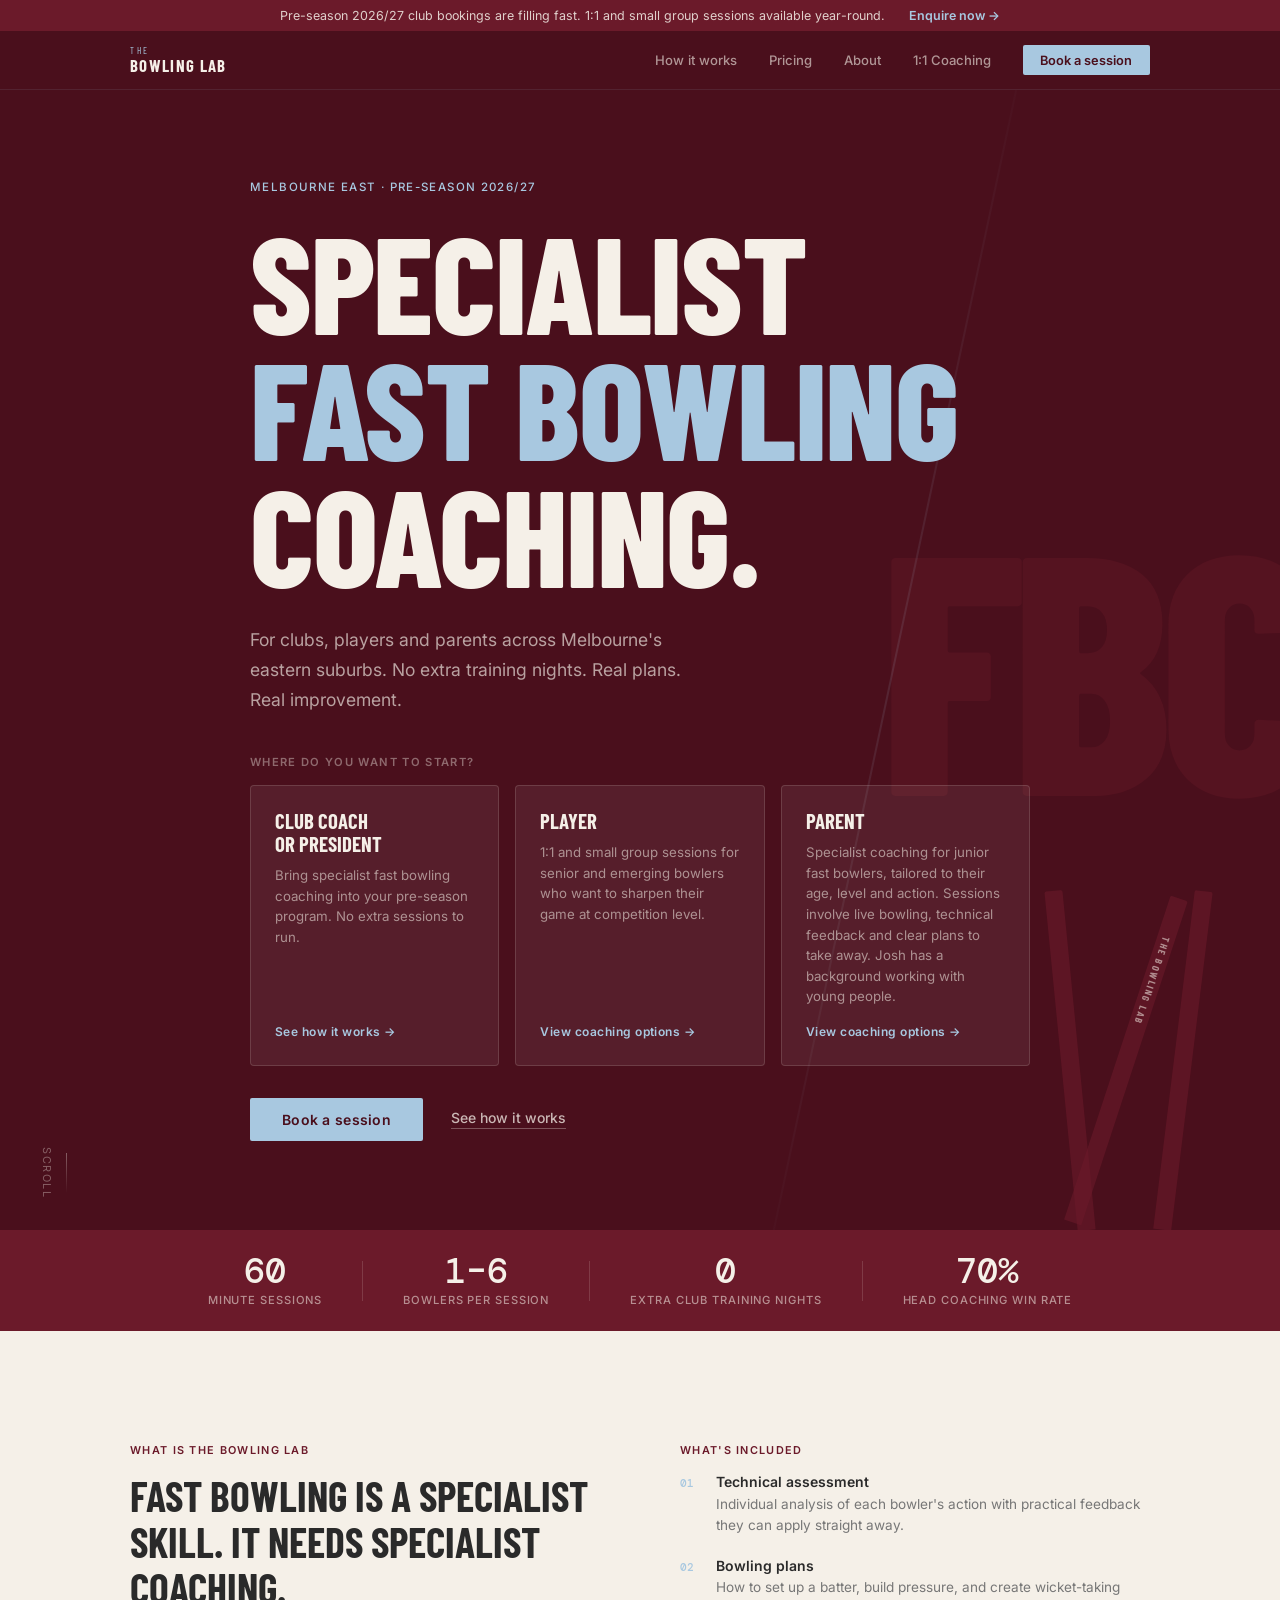
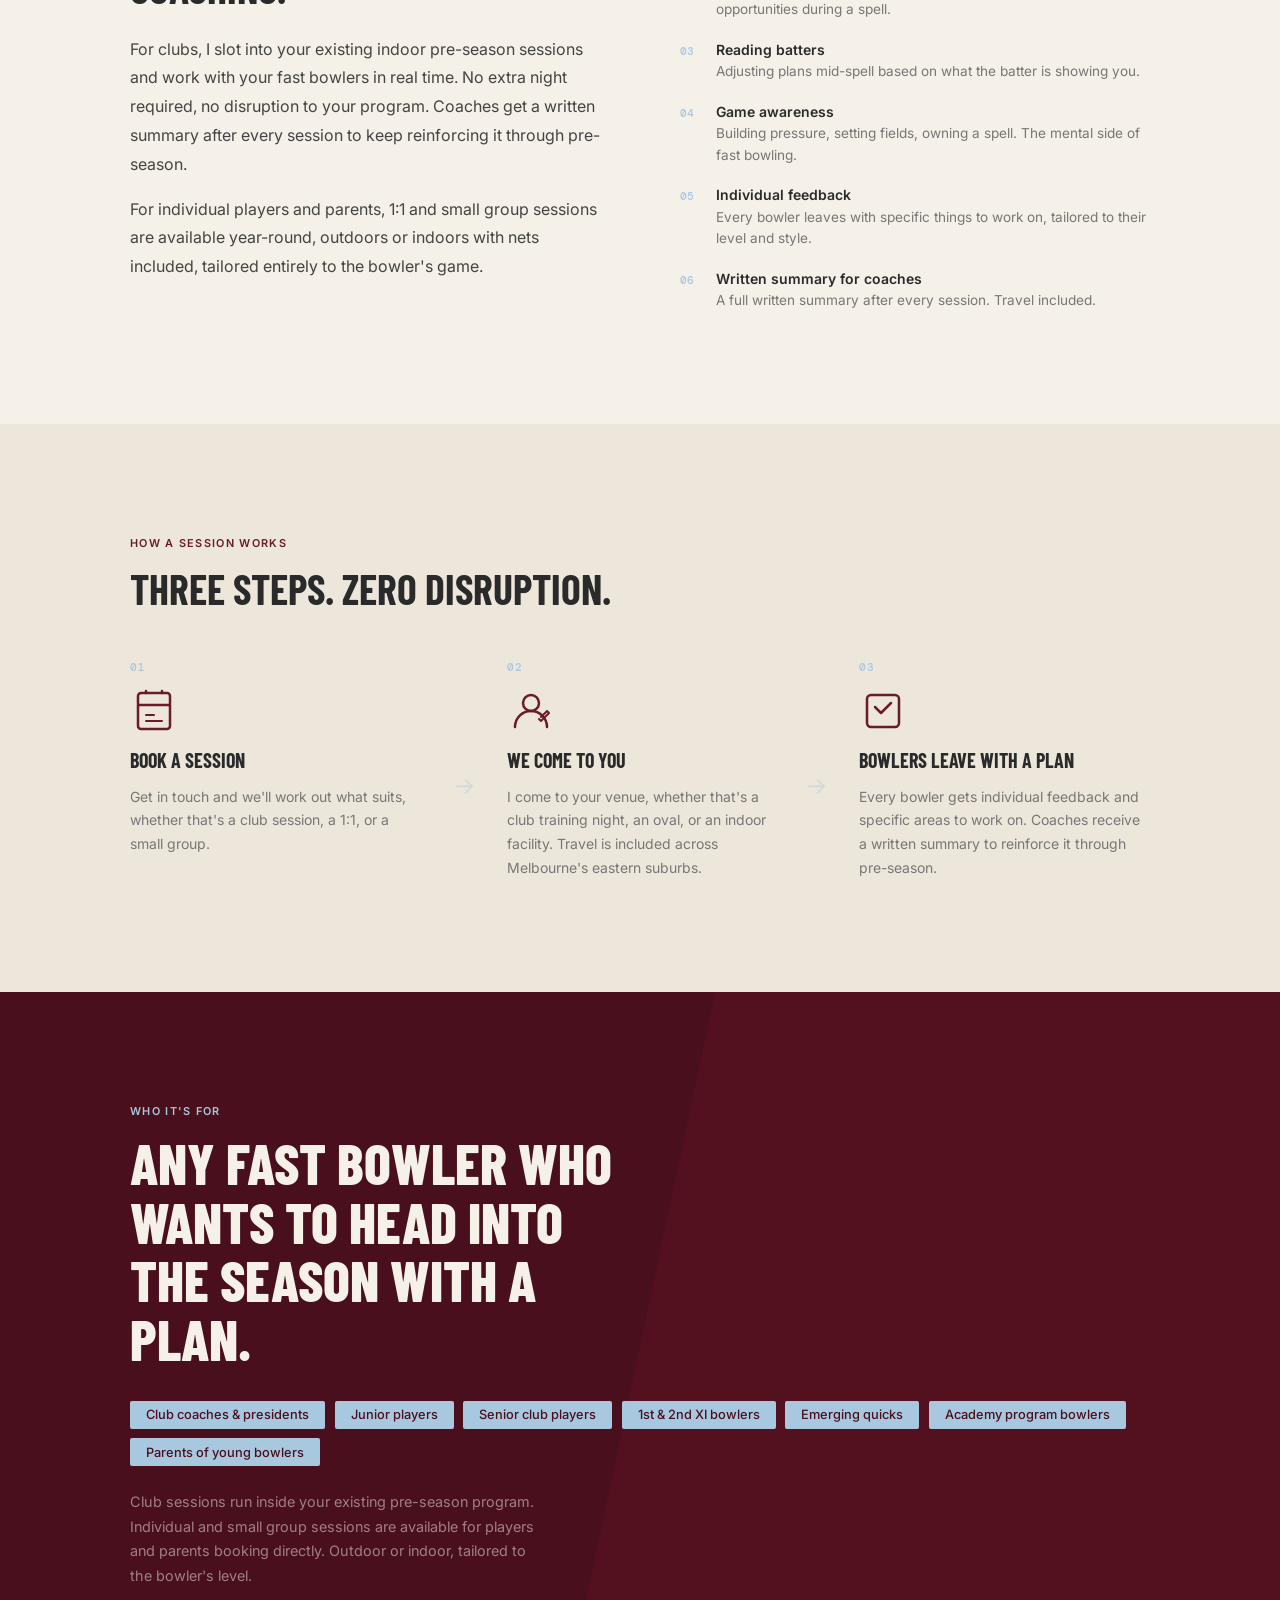
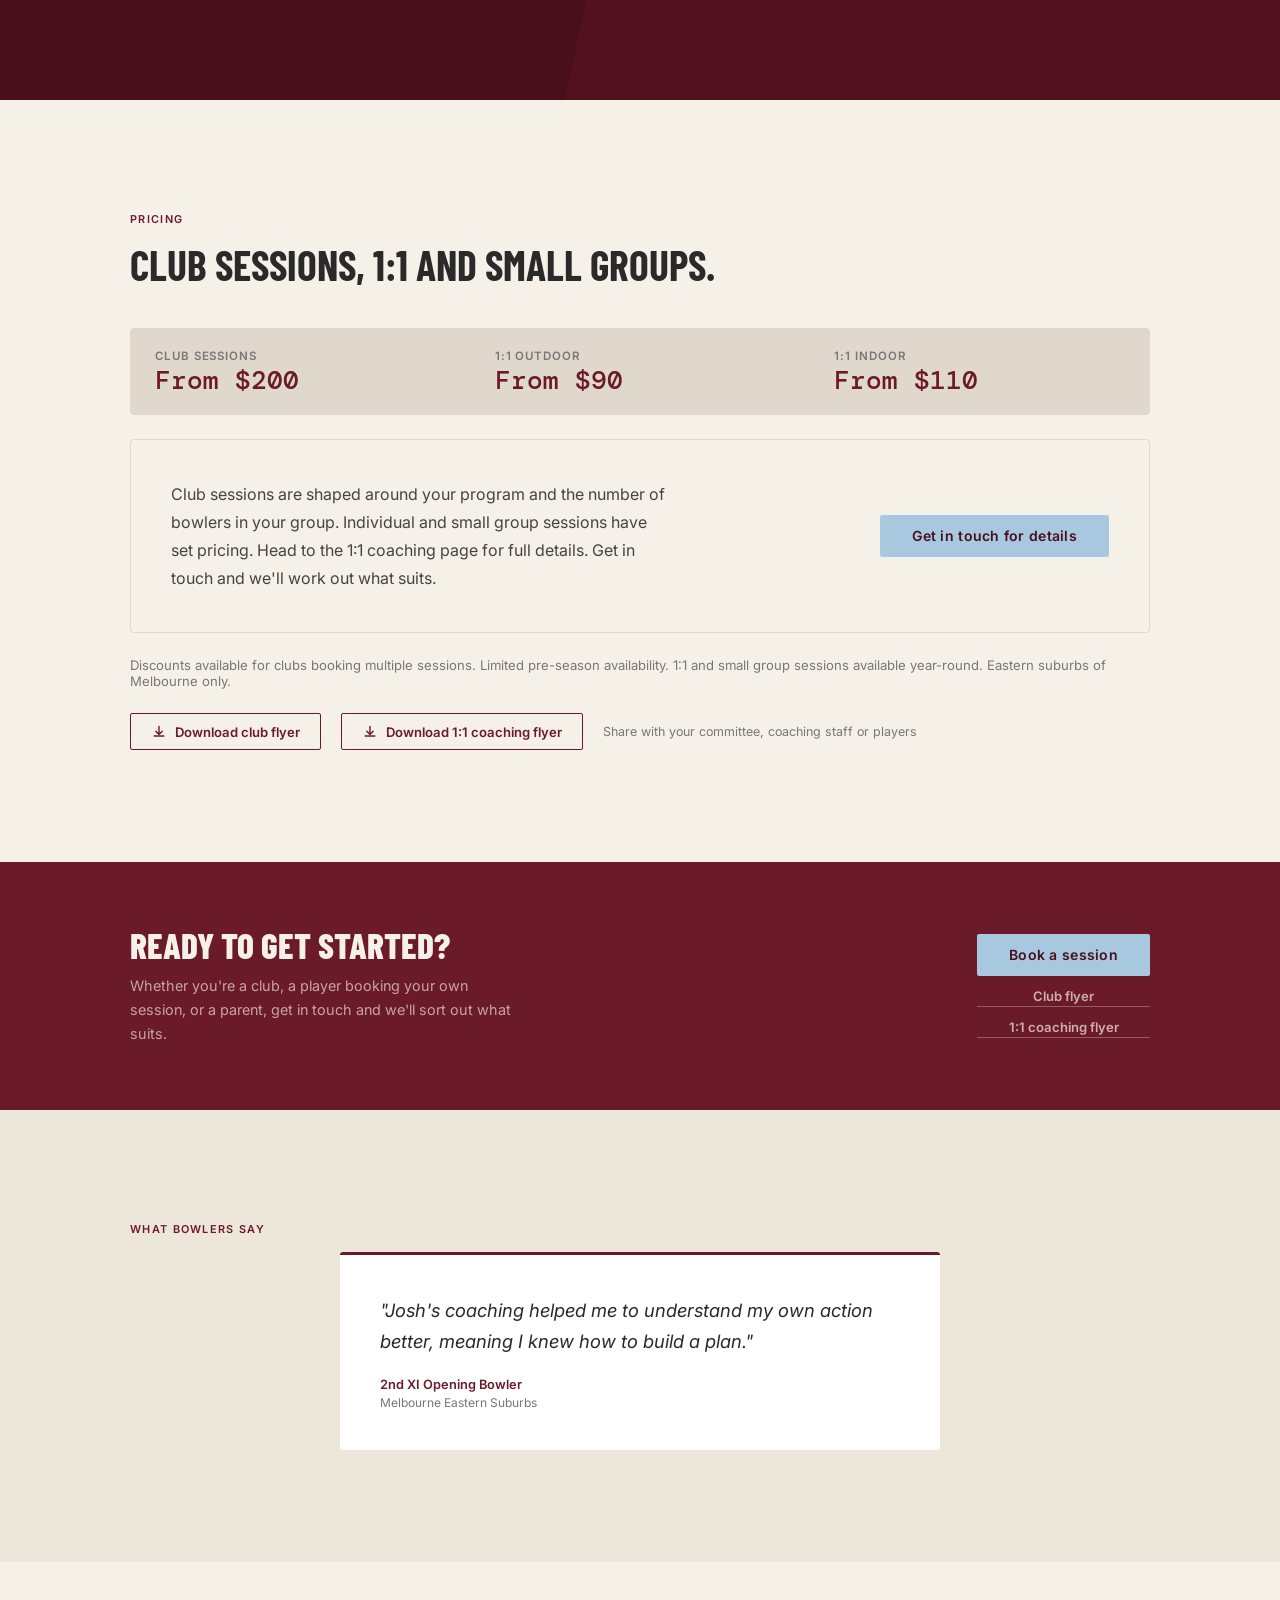
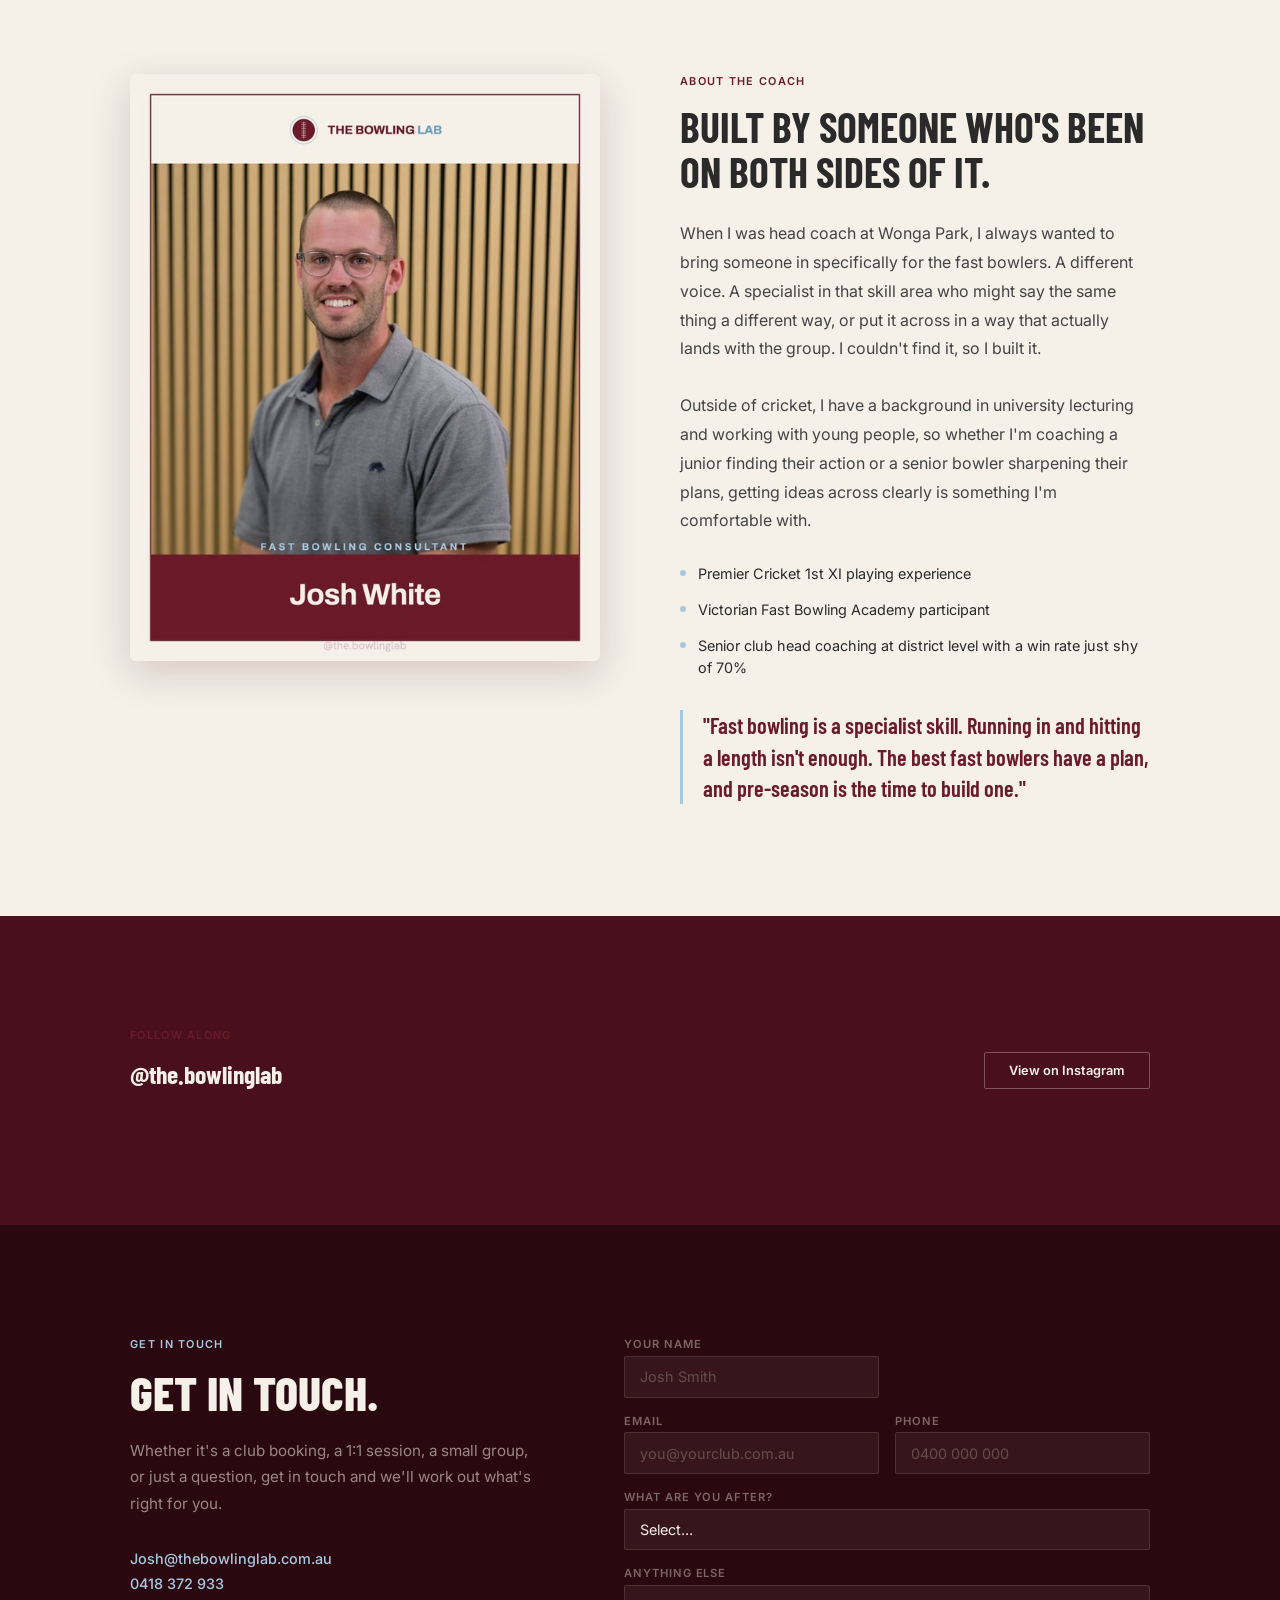
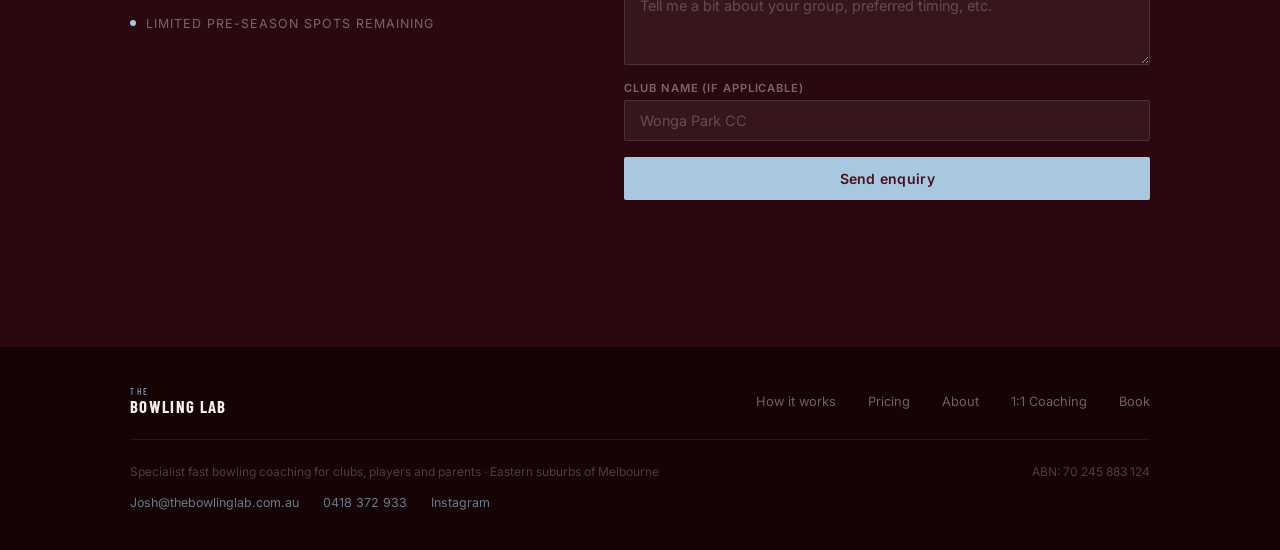
==== commit b75a1ced: "Add files via upload" ====
--- a/index.html
+++ b/index.html
@@ -13,7 +13,7 @@
   <link rel="icon" type="image/svg+xml" href="favicon.svg" />
   <!-- Open Graph -->
   <meta property="og:title" content="The Bowling Lab, Specialist Fast Bowling Coaching" />
-  <meta property="og:description" content="Pre-season fast bowling coaching for cricket clubs across Melbourne's eastern suburbs. Small groups, real-time, inside your existing program." />
+  <meta property="og:description" content="Specialist fast bowling coaching for clubs, players and parents across Melbourne's eastern suburbs. Club sessions, 1:1 coaching and small groups available." />
   <meta property="og:image" content="https://www.thebowlinglab.com.au/og-image.jpg" />
   <meta property="og:url" content="https://www.thebowlinglab.com.au" />
   <meta property="og:type" content="website" />
@@ -294,7 +294,7 @@
           </svg>
           Download club flyer
         </a>
-        <a href="TBL_1on1_Flyer.pdf" download class="btn-download">
+        <a href="TBL_Individual_Flyer.pdf" download class="btn-download">
           <svg viewBox="0 0 20 20" fill="none" xmlns="http://www.w3.org/2000/svg" width="16" height="16">
             <path d="M10 3v10M6 9l4 4 4-4" stroke="currentColor" stroke-width="1.75" stroke-linecap="round" stroke-linejoin="round"/>
             <path d="M4 15h12" stroke="currentColor" stroke-width="1.75" stroke-linecap="round"/>
@@ -316,7 +316,7 @@
       <div class="mid-cta-actions">
         <a href="#contact" class="btn-primary">Book a session</a>
         <a href="TBL_Flyer.pdf" download class="btn-ghost-dark">Club flyer</a>
-        <a href="TBL_1on1_Flyer.pdf" download class="btn-ghost-dark">1:1 coaching flyer</a>
+        <a href="TBL_Individual_Flyer.pdf" download class="btn-ghost-dark">1:1 coaching flyer</a>
       </div>
     </div>
   </section>
@@ -477,7 +477,7 @@
         </div>
       </div>
       <div class="footer-bottom">
-        <p>Small-group specialist coaching for fast bowlers · 4–6 per session · Eastern suburbs of Melbourne</p>
+        <p>Specialist fast bowling coaching for clubs, players and parents · Eastern suburbs of Melbourne</p>
         <p>ABN: 70 245 883 124</p>
         <div class="footer-links">
           <a href="mailto:Josh@thebowlinglab.com.au">Josh@thebowlinglab.com.au</a>
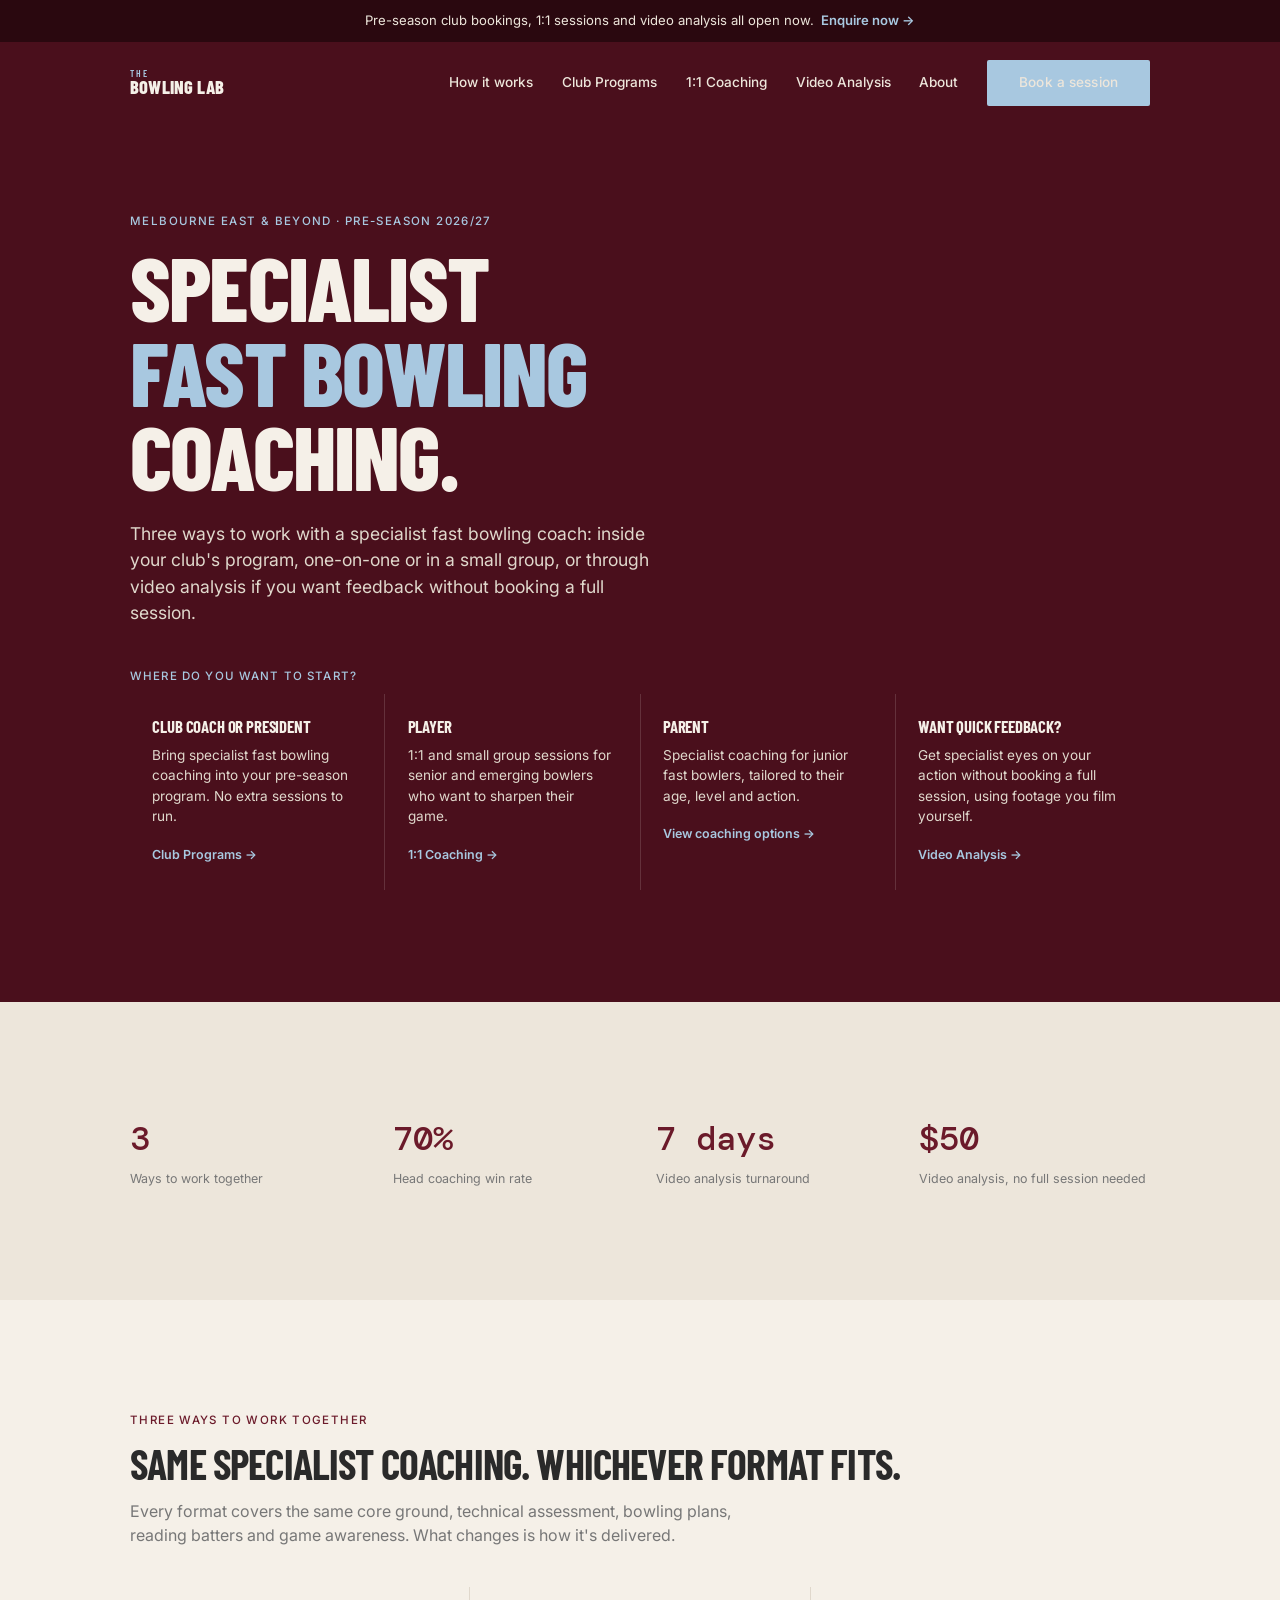
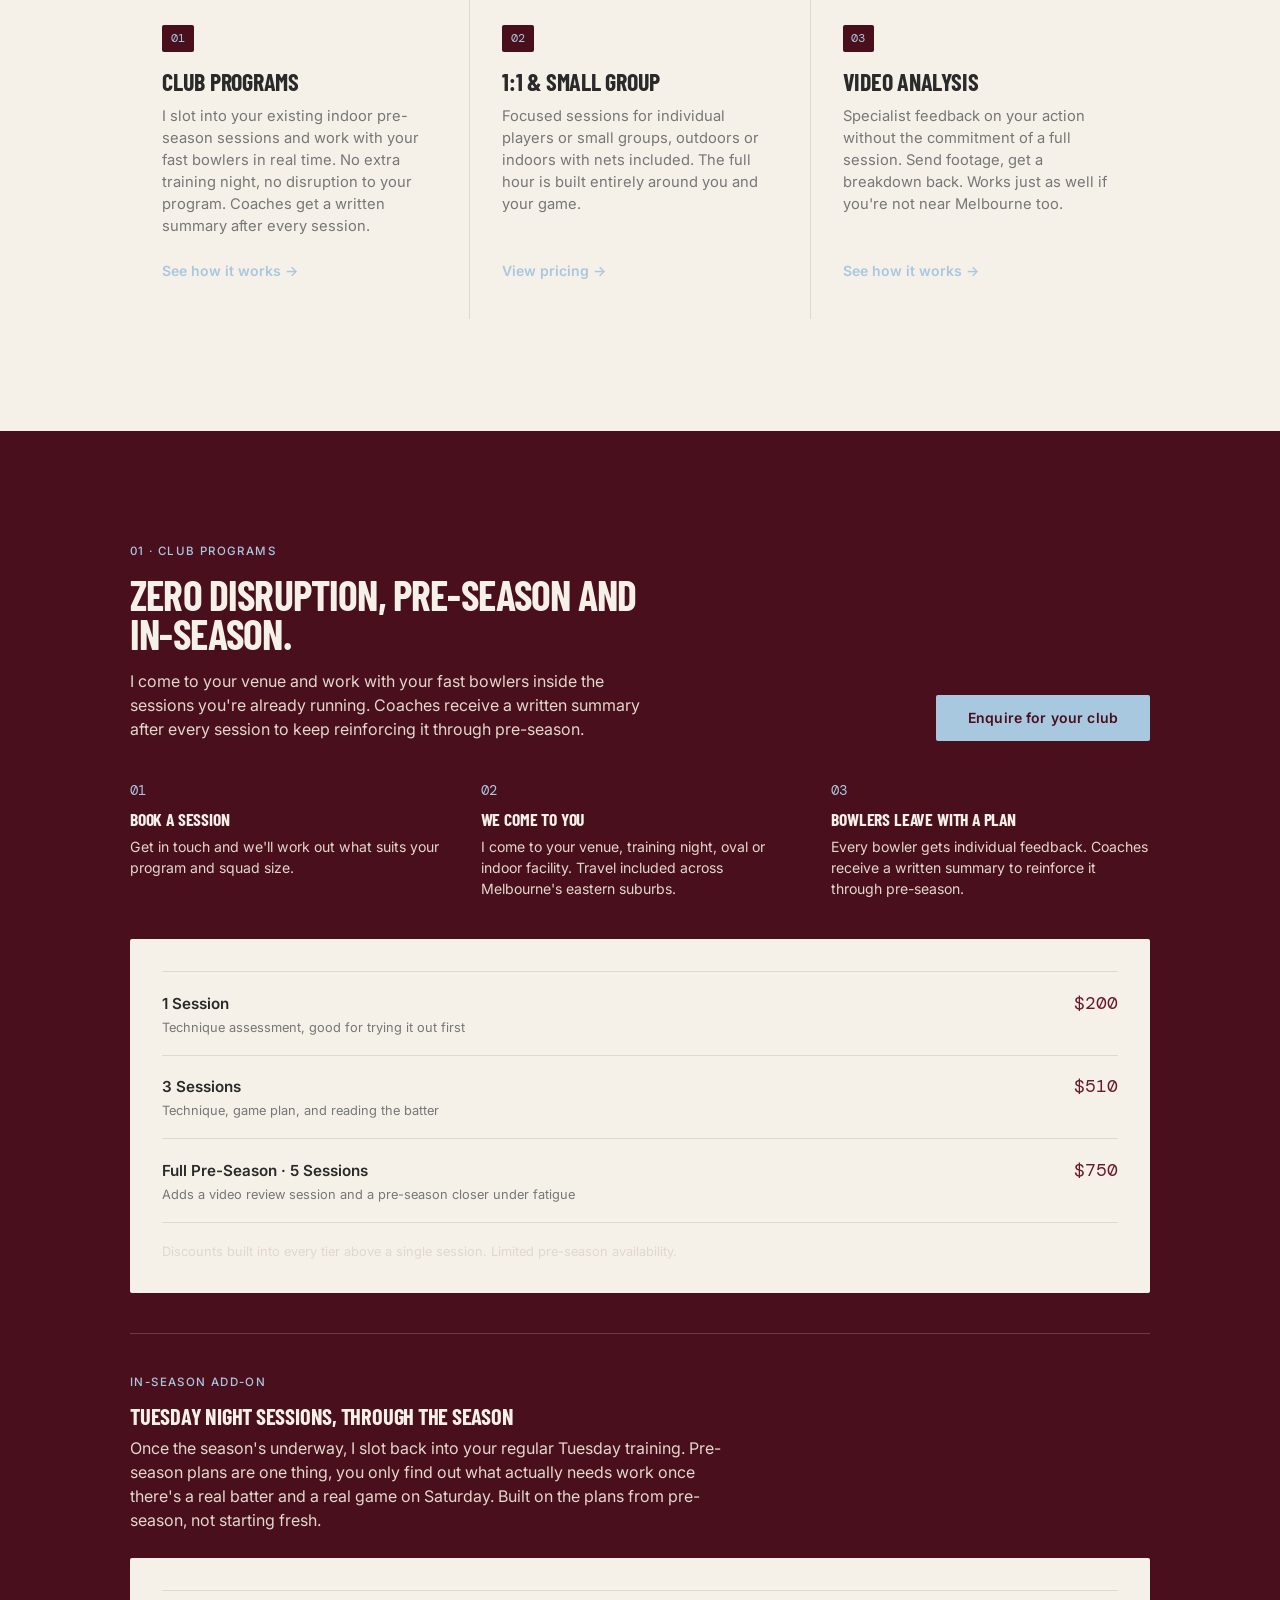
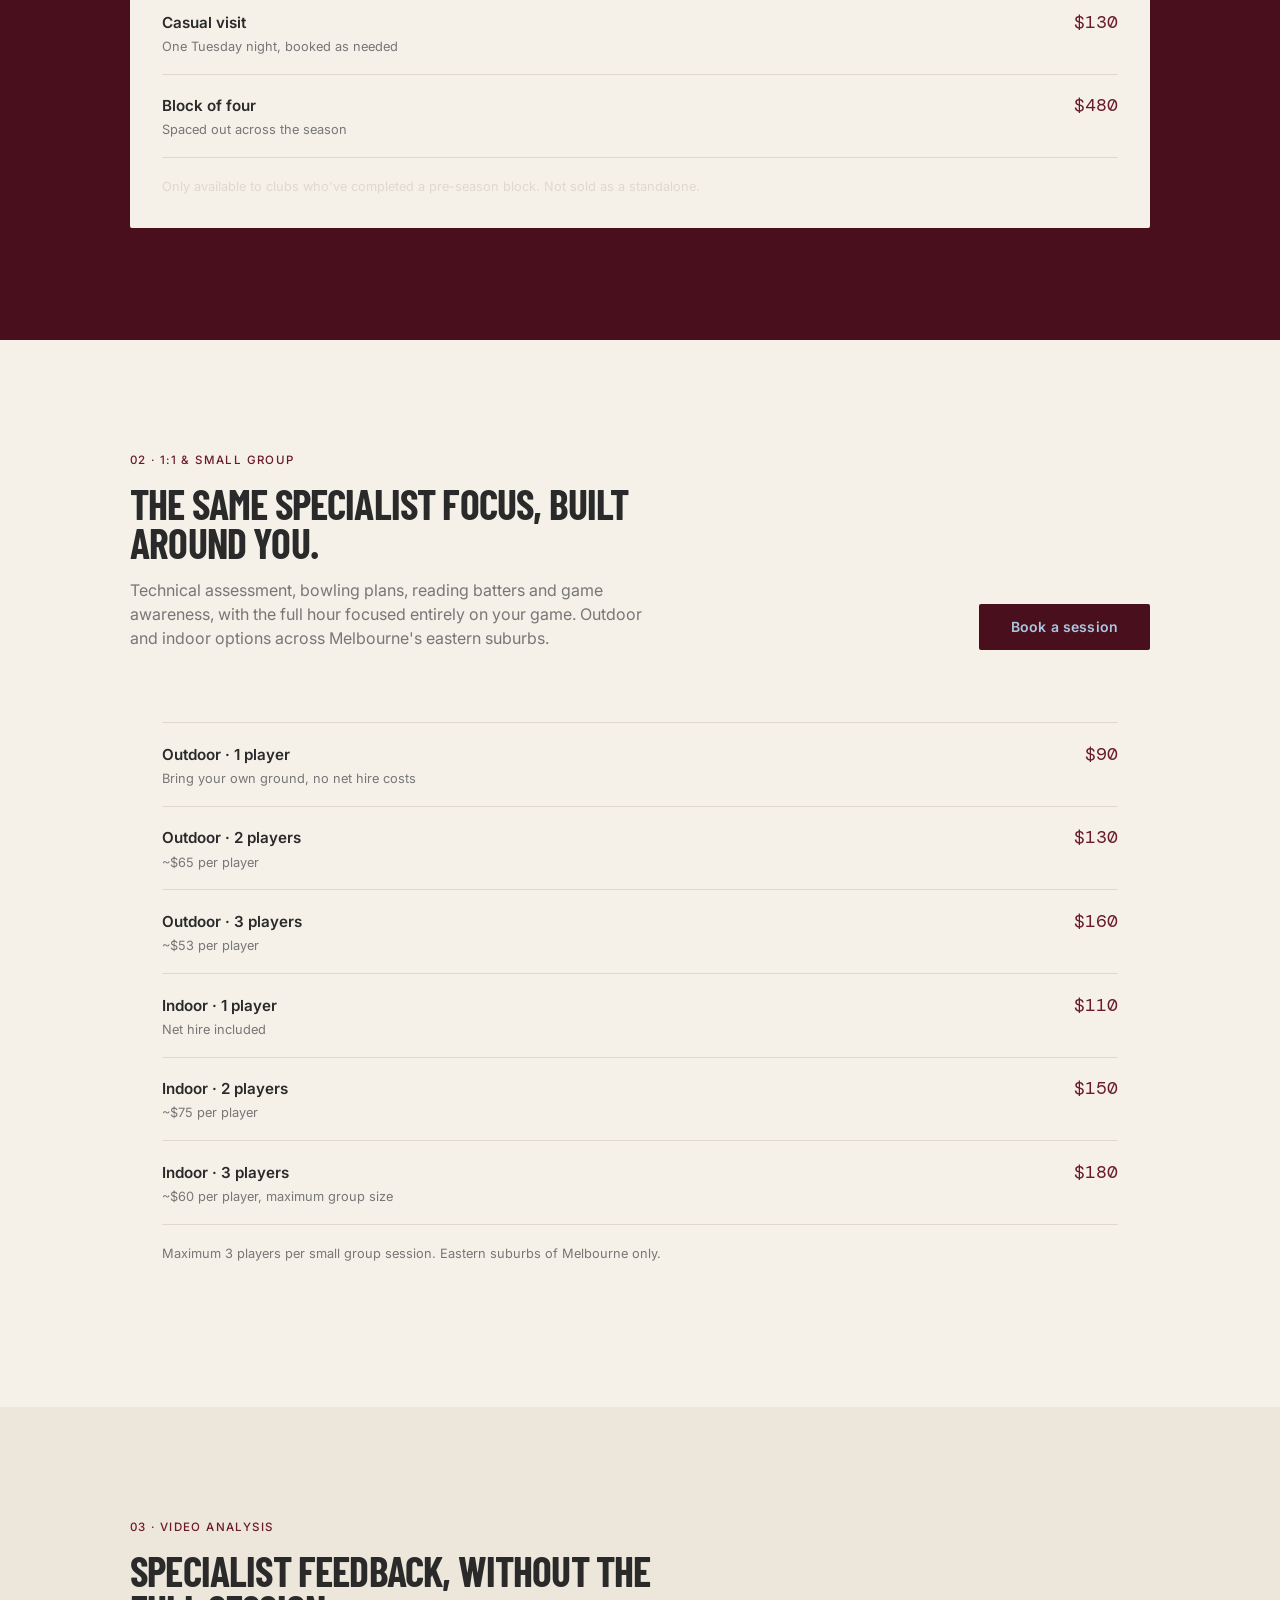
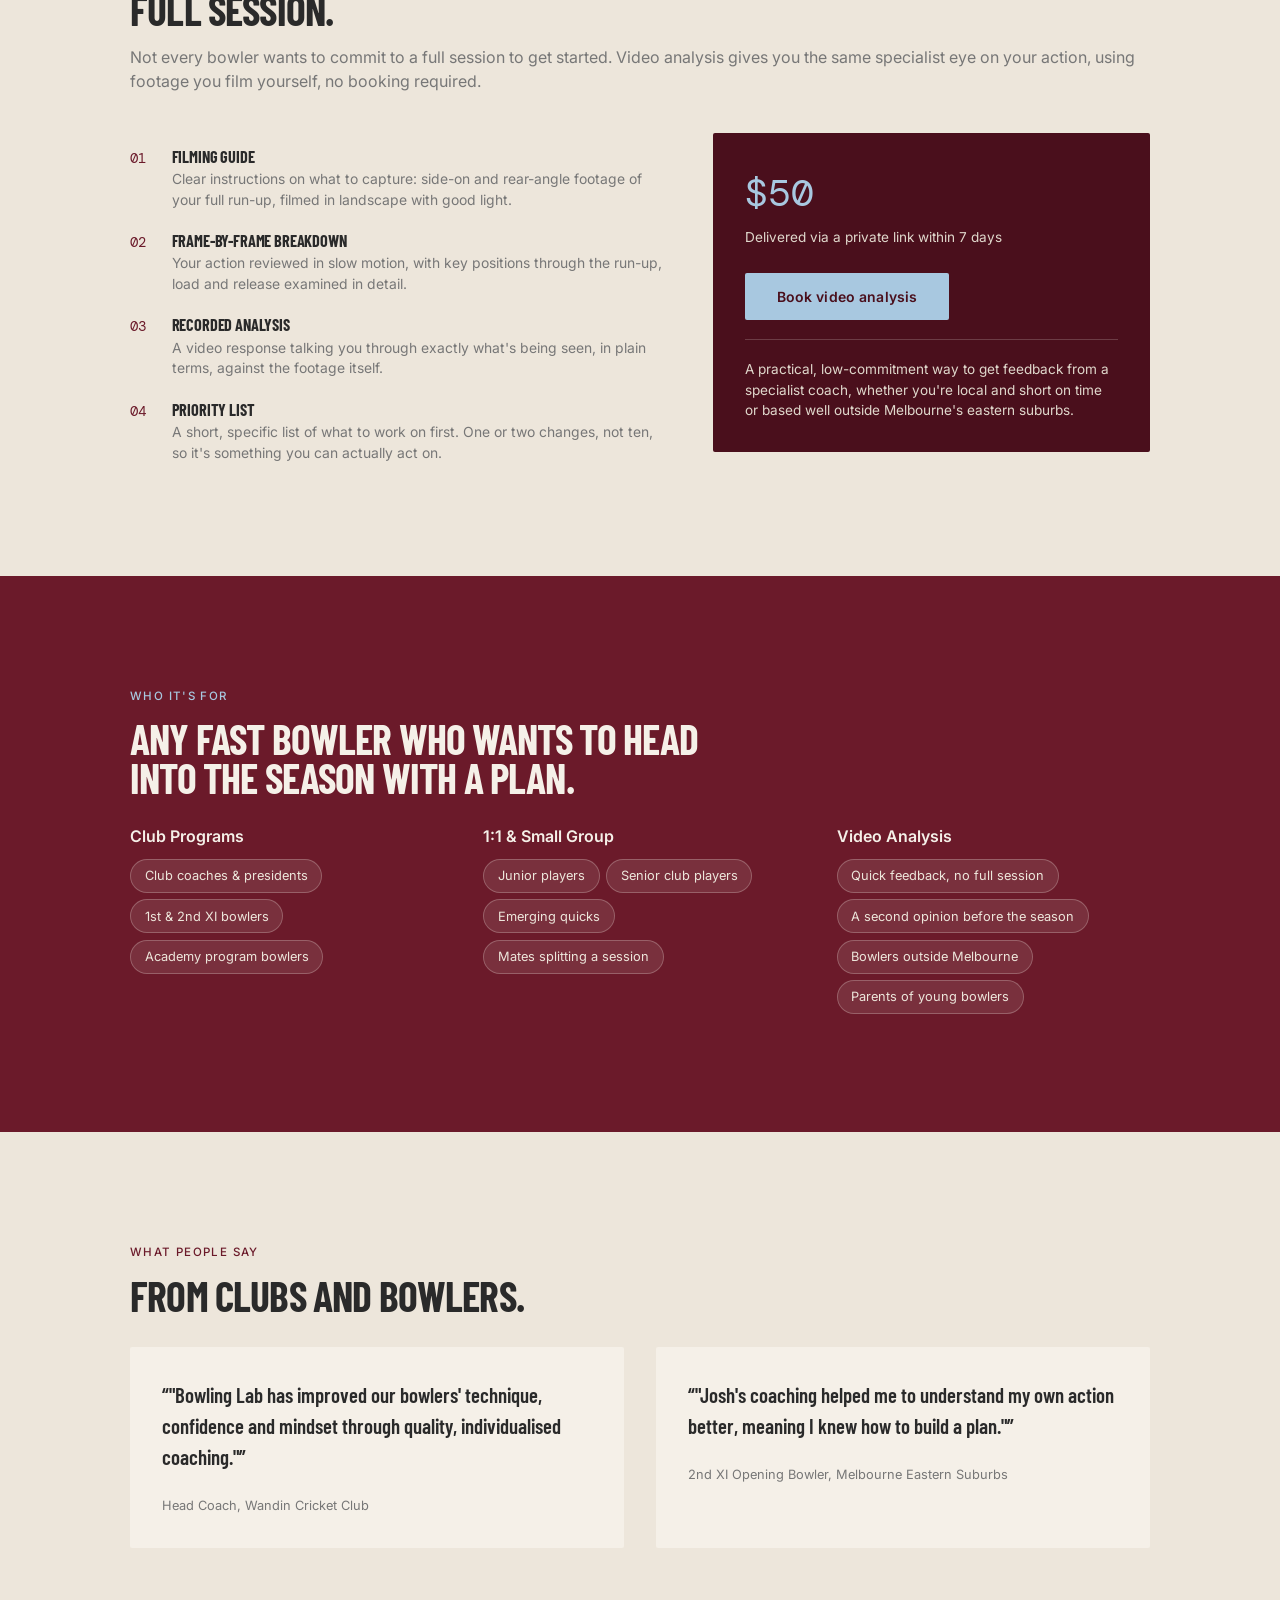
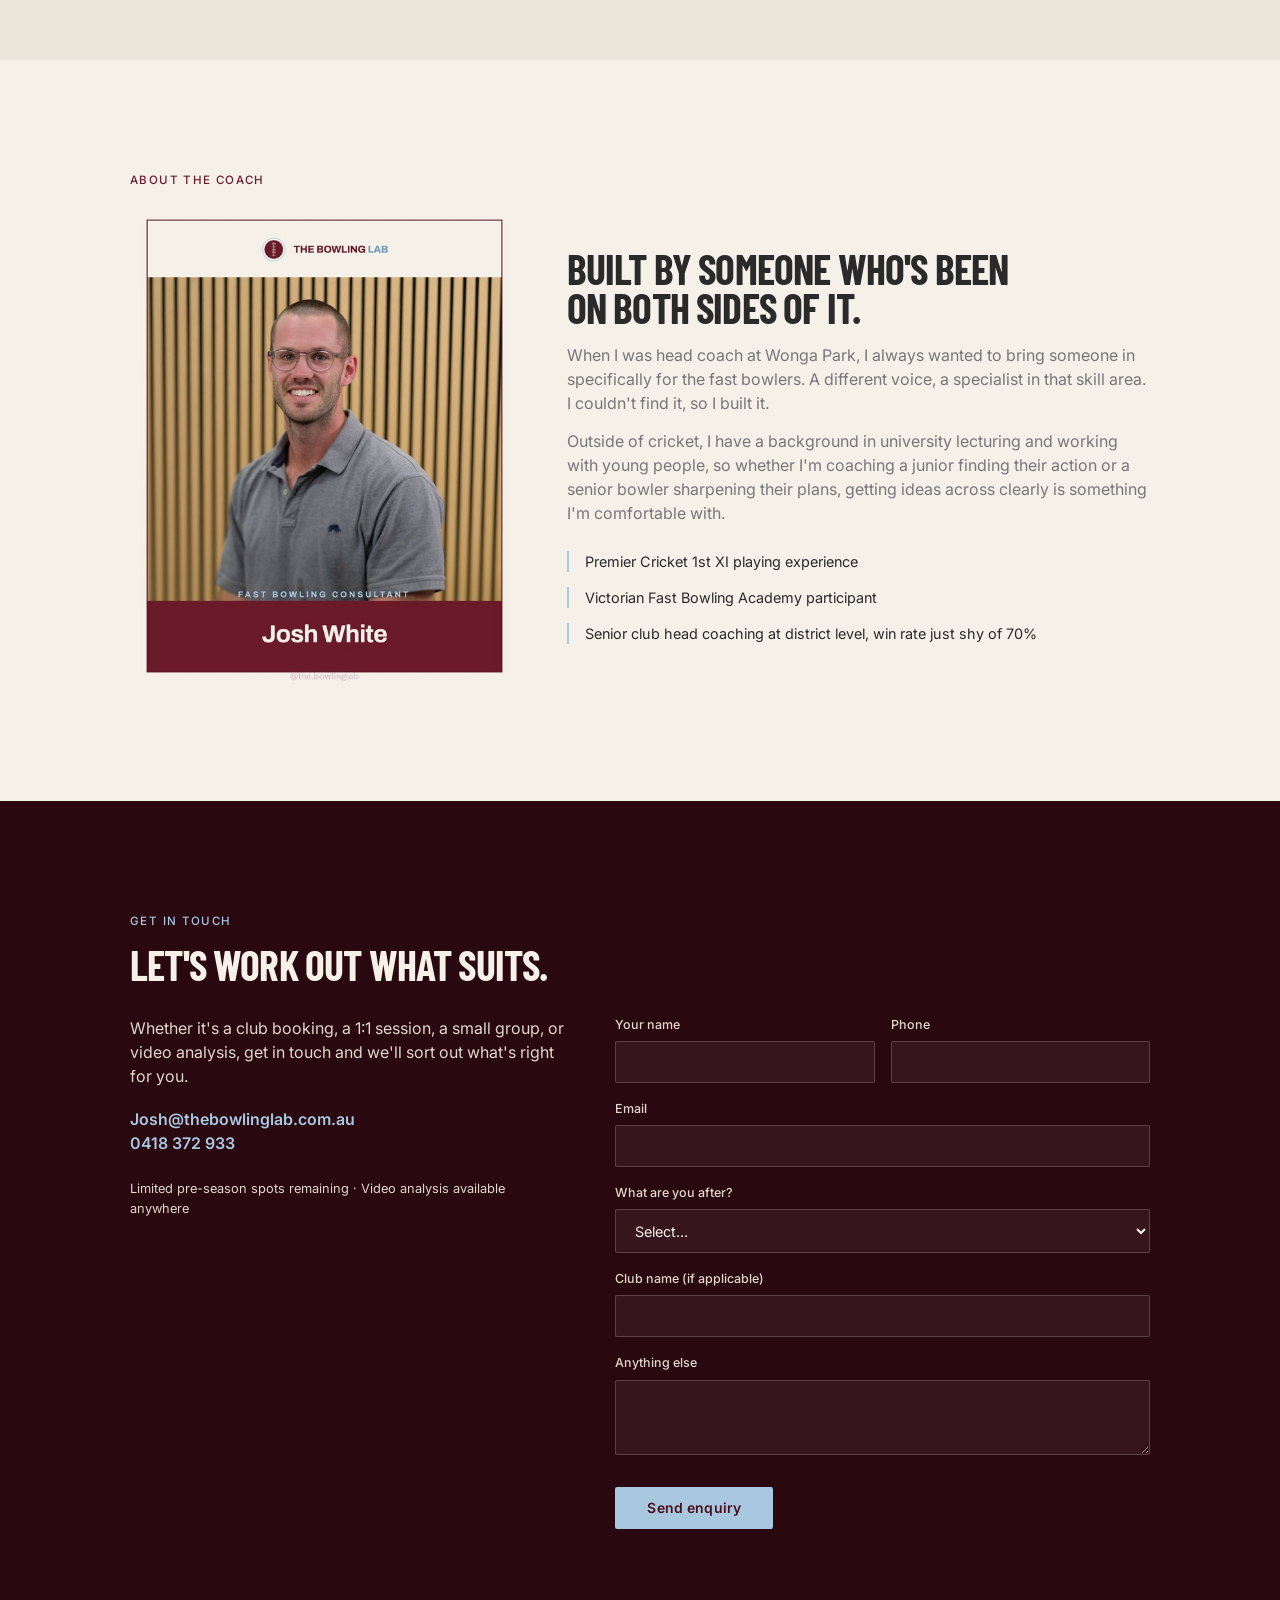
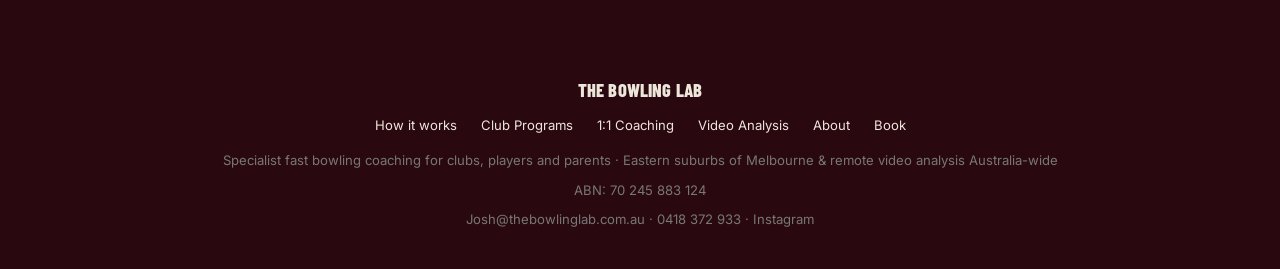
==== commit 25dd9c32: "Add files via upload" ====
--- a/index.html
+++ b/index.html
@@ -1,493 +1,473 @@
 <!DOCTYPE html>
 <html lang="en">
 <head>
-  <meta charset="UTF-8" />
-  <meta name="viewport" content="width=device-width, initial-scale=1.0" />
-  <title>The Bowling Lab, Specialist Fast Bowling Coaching, Melbourne East</title>
-  <meta name="description" content="Specialist fast bowling coaching for clubs, players and parents across Melbourne's eastern suburbs. Club pre-season sessions, 1:1 coaching and small groups available." />
-  <link rel="preconnect" href="https://fonts.googleapis.com" />
-  <link rel="preconnect" href="https://fonts.gstatic.com" crossorigin />
-  <link href="https://fonts.googleapis.com/css2?family=Barlow+Condensed:wght@400;600;700;800&family=Inter:wght@400;500;600&family=DM+Mono:wght@400;500&display=swap" rel="stylesheet" />
-  <link rel="stylesheet" href="style.css" />
-  <!-- Favicon -->
-  <link rel="icon" type="image/svg+xml" href="favicon.svg" />
-  <!-- Open Graph -->
-  <meta property="og:title" content="The Bowling Lab, Specialist Fast Bowling Coaching" />
-  <meta property="og:description" content="Specialist fast bowling coaching for clubs, players and parents across Melbourne's eastern suburbs. Club sessions, 1:1 coaching and small groups available." />
-  <meta property="og:image" content="https://www.thebowlinglab.com.au/og-image.jpg" />
-  <meta property="og:url" content="https://www.thebowlinglab.com.au" />
-  <meta property="og:type" content="website" />
-  <meta name="twitter:card" content="summary_large_image" />
+<meta charset="UTF-8">
+<meta name="viewport" content="width=device-width, initial-scale=1.0">
+<title>The Bowling Lab — Specialist Fast Bowling Coaching, Melbourne East</title>
+<meta name="description" content="Specialist fast bowling coaching for clubs, players and parents across Melbourne's eastern suburbs, plus video analysis for bowlers anywhere. Club pre-season sessions, 1:1 coaching, small groups and remote video review.">
+<link rel="preconnect" href="https://fonts.googleapis.com">
+<link rel="preconnect" href="https://fonts.gstatic.com" crossorigin>
+<link href="https://fonts.googleapis.com/css2?family=Barlow+Condensed:wght@500;600;700;800&family=Inter:wght@400;500;600;700&family=DM+Mono:wght@400;500&display=swap" rel="stylesheet">
+<style>
+  :root{
+    --maroon:#6B1A2A; --deep:#4A0F1C; --darkest:#2A080F;
+    --cream:#F5F0E8; --off:#EDE6DB; --light:#E0D8CC;
+    --grey:#2A2A2A; --mid:#777777; --blue:#A8C8E0;
+    --font-display:'Barlow Condensed',sans-serif;
+    --font-body:'Inter',sans-serif;
+    --font-mono:'DM Mono',monospace;
+    --max:1100px;
+    --sec:clamp(4rem,9vw,7rem);
+    --pad:clamp(1.25rem,5vw,2.5rem);
+  }
+  *{box-sizing:border-box;margin:0;padding:0;}
+  body{font-family:var(--font-body);color:var(--grey);background:var(--cream);line-height:1.5;-webkit-font-smoothing:antialiased;}
+  img{max-width:100%;display:block;}
+  a{color:inherit;text-decoration:none;}
+  .wrap{max-width:var(--max);margin:0 auto;padding-left:var(--pad);padding-right:var(--pad);}
+  section{padding-top:var(--sec);padding-bottom:var(--sec);}
+  h1,h2,h3{font-family:var(--font-display);font-weight:800;text-transform:uppercase;letter-spacing:-0.02em;line-height:0.94;}
+  h2{font-size:clamp(2rem,4.2vw,2.6rem);font-weight:700;margin-bottom:1rem;}
+  h3{font-size:1.35rem;font-weight:700;letter-spacing:-0.01em;}
+  .eyebrow{font-family:var(--font-body);font-size:0.72rem;font-weight:500;letter-spacing:0.12em;text-transform:uppercase;color:var(--blue);margin-bottom:0.9rem;display:block;}
+  .eyebrow.dark{color:var(--maroon);}
+  p{color:var(--mid);}
+  .btn{display:inline-block;font-family:var(--font-body);font-size:0.875rem;font-weight:600;letter-spacing:0.01em;padding:0.8rem 2rem;border-radius:2px;background:var(--blue);color:var(--deep);border:none;cursor:pointer;transition:opacity .15s ease;}
+  .btn:hover{opacity:0.88;}
+  .btn-outline{background:transparent;border:1.5px solid var(--blue);color:var(--blue);}
+  .btn-dark{background:var(--deep);color:var(--blue);}
+  .link-arrow{font-family:var(--font-body);font-size:0.875rem;font-weight:600;color:var(--blue);}
+  section.on-dark{background:var(--deep);color:var(--cream);}
+  section.on-dark p{color:var(--light);}
+  section.on-dark h2{color:var(--cream);}
+  section.on-maroon{background:var(--maroon);color:var(--cream);}
+  section.on-maroon p{color:var(--off);}
+  section.on-off{background:var(--off);}
+  section.on-darkest{background:var(--darkest);color:var(--cream);}
+  section.on-darkest p{color:var(--light);}
+
+  /* Announcement */
+  .announce{background:var(--darkest);color:var(--off);font-family:var(--font-body);font-size:0.82rem;text-align:center;padding:0.7rem var(--pad);}
+  .announce a{color:var(--blue);font-weight:600;margin-left:0.4rem;}
+
+  /* Nav */
+  nav{background:var(--deep);position:sticky;top:0;z-index:50;}
+  .navrow{max-width:var(--max);margin:0 auto;padding:1.1rem var(--pad);display:flex;align-items:center;justify-content:space-between;}
+  .logo{font-family:var(--font-display);color:var(--cream);line-height:1;}
+  .logo small{display:block;font-size:0.6rem;letter-spacing:0.2em;color:var(--blue);font-weight:600;}
+  .logo strong{display:block;font-size:1.15rem;font-weight:800;letter-spacing:0.01em;}
+  .navlinks{display:flex;align-items:center;gap:1.8rem;}
+  .navlinks a{font-family:var(--font-body);font-size:0.85rem;font-weight:500;color:var(--off);}
+  .navlinks a:hover{color:var(--blue);}
+  @media (max-width:900px){.navlinks a:not(.btn){display:none;}}
+
+  /* Hero */
+  .hero{background:var(--deep);color:var(--cream);position:relative;overflow:hidden;padding-top:calc(var(--sec) * 0.8);}
+  .hero .wrap{position:relative;z-index:2;}
+  .hero h1{font-size:clamp(2.6rem,7.4vw,5.6rem);color:var(--cream);}
+  .hero h1 .blue{color:var(--blue);}
+  .hero .lede{max-width:540px;font-size:1.1rem;color:var(--light);margin:1.5rem 0 2.2rem;}
+  .hero-start-label{font-family:var(--font-body);font-size:0.72rem;font-weight:500;letter-spacing:0.1em;text-transform:uppercase;color:var(--blue);margin-bottom:1rem;}
+  .paths{display:grid;grid-template-columns:repeat(4,1fr);gap:1px;background:rgba(245,240,232,0.15);margin-top:0.5rem;}
+  .path-card{background:var(--deep);padding:1.6rem 1.4rem;}
+  .path-card h3{color:var(--cream);font-size:1.05rem;margin-bottom:0.6rem;}
+  .path-card p{font-size:0.85rem;color:var(--light);margin-bottom:0.9rem;}
+  .path-card .link-arrow{font-size:0.78rem;}
+  @media (max-width:820px){.paths{grid-template-columns:1fr 1fr;}}
+  @media (max-width:520px){.paths{grid-template-columns:1fr;}}
+
+  /* Stats */
+  .stats{background:var(--off);}
+  .stats-grid{display:grid;grid-template-columns:repeat(4,1fr);gap:2rem;text-align:left;}
+  .stat-num{font-family:var(--font-mono);font-size:2.1rem;color:var(--maroon);font-weight:500;}
+  .stat-label{font-family:var(--font-body);font-size:0.78rem;color:var(--mid);margin-top:0.3rem;}
+  @media (max-width:780px){.stats-grid{grid-template-columns:1fr 1fr;row-gap:2rem;}}
+
+  /* Pillars */
+  .pillars-grid{display:grid;grid-template-columns:repeat(3,1fr);gap:1px;background:var(--light);margin-top:2.5rem;}
+  .pillar-card{background:var(--cream);padding:2.4rem 2rem;display:flex;flex-direction:column;}
+  .pillar-num{font-family:var(--font-mono);font-size:0.78rem;color:var(--blue);background:var(--deep);display:inline-block;padding:0.25rem 0.55rem;border-radius:2px;margin-bottom:1.2rem;width:fit-content;}
+  .pillar-card h3{font-size:1.5rem;margin-bottom:0.7rem;}
+  .pillar-card p{font-size:0.92rem;margin-bottom:1.4rem;flex-grow:1;}
+  @media (max-width:820px){.pillars-grid{grid-template-columns:1fr;}}
+
+  /* Methodology */
+  .method-grid{display:grid;grid-template-columns:repeat(4,1fr);gap:2rem;margin-top:2.5rem;}
+  .method-item h3{font-size:1.1rem;margin-bottom:0.5rem;}
+  .method-item p{font-size:0.88rem;}
+  @media (max-width:820px){.method-grid{grid-template-columns:1fr 1fr;}}
+  @media (max-width:520px){.method-grid{grid-template-columns:1fr;}}
+
+  /* Offer section shared layout */
+  .offer-head{display:flex;justify-content:space-between;align-items:flex-end;gap:2rem;flex-wrap:wrap;margin-bottom:2.5rem;}
+  .offer-head .lede{max-width:520px;font-size:1rem;}
+  .steps{display:grid;grid-template-columns:repeat(3,1fr);gap:2rem;margin-bottom:2.5rem;}
+  .step .stepnum{font-family:var(--font-mono);font-size:0.85rem;color:var(--blue);margin-bottom:0.6rem;display:block;}
+  .step h3{font-size:1.1rem;margin-bottom:0.5rem;color:var(--cream);}
+  .step p{font-size:0.88rem;}
+  @media (max-width:780px){.steps{grid-template-columns:1fr;}}
+
+  .price-row{display:flex;justify-content:space-between;align-items:baseline;border-top:1px solid var(--light);padding:1.1rem 0;font-family:var(--font-body);}
+  .price-row:last-of-type{border-bottom:1px solid var(--light);}
+  .price-row .plabel{font-weight:600;font-size:0.95rem;color:var(--grey);}
+  .price-row .pnote{font-size:0.8rem;color:var(--mid);display:block;margin-top:0.15rem;}
+  .price-row .pval{font-family:var(--font-mono);font-size:1.1rem;color:var(--maroon);}
+  .price-box{background:var(--cream);padding:2rem;border-radius:2px;}
+  .fine{font-size:0.8rem;color:var(--mid);margin-top:1.2rem;}
+
+  .vid-grid{display:grid;grid-template-columns:1.1fr 0.9fr;gap:3rem;align-items:start;}
+  @media (max-width:820px){.vid-grid{grid-template-columns:1fr;}}
+  .vid-steps{display:flex;flex-direction:column;gap:1.4rem;margin-top:1rem;}
+  .vid-step{display:flex;gap:1rem;}
+  .vid-step .n{font-family:var(--font-mono);font-size:0.85rem;color:var(--maroon);flex-shrink:0;width:1.6rem;}
+  .vid-step h3{font-size:1.02rem;margin-bottom:0.3rem;}
+  .vid-step p{font-size:0.87rem;}
+  .vid-price{background:var(--deep);color:var(--cream);padding:2rem;border-radius:2px;}
+  .vid-price .amount{font-family:var(--font-mono);font-size:2.4rem;color:var(--blue);}
+  .vid-price .turnaround{font-size:0.85rem;color:var(--light);margin-top:0.3rem;}
+  .vid-geo{font-size:0.85rem;color:var(--light);margin-top:1.2rem;padding-top:1.2rem;border-top:1px solid rgba(245,240,232,0.2);}
+
+  /* Who chips grouped */
+  .who-groups{display:grid;grid-template-columns:repeat(3,1fr);gap:2.5rem;margin-top:2rem;}
+  .who-group h3{font-size:1rem;color:var(--cream);margin-bottom:0.9rem;font-family:var(--font-body);text-transform:none;font-weight:600;letter-spacing:0;}
+  .chip{display:inline-block;background:rgba(245,240,232,0.1);border:1px solid rgba(245,240,232,0.25);color:var(--off);font-size:0.8rem;padding:0.4rem 0.85rem;border-radius:20px;margin:0 0.4rem 0.4rem 0;}
+  @media (max-width:820px){.who-groups{grid-template-columns:1fr;}}
+
+  /* Testimonials */
+  .testi-grid{display:grid;grid-template-columns:1fr 1fr;gap:2rem;margin-top:2rem;}
+  .testi{background:var(--cream);padding:2rem;border-radius:2px;}
+  .testi q{font-family:var(--font-display);font-size:1.3rem;font-weight:600;text-transform:none;letter-spacing:0;display:block;margin-bottom:1.2rem;color:var(--grey);font-style:normal;}
+  .testi cite{font-family:var(--font-body);font-size:0.8rem;color:var(--mid);font-style:normal;}
+  @media (max-width:780px){.testi-grid{grid-template-columns:1fr;}}
+
+  /* About */
+  .about-grid{display:grid;grid-template-columns:0.8fr 1.2fr;gap:3rem;align-items:center;}
+  .about-grid img{border-radius:2px;}
+  .about-stats{display:flex;flex-direction:column;gap:0.9rem;margin-top:1.6rem;}
+  .about-stat{font-size:0.9rem;padding-left:1rem;border-left:2px solid var(--blue);}
+  @media (max-width:780px){.about-grid{grid-template-columns:1fr;}}
+
+  /* Contact */
+  .contact-grid{display:grid;grid-template-columns:0.9fr 1.1fr;gap:3rem;}
+  .contact-grid label{display:block;font-size:0.78rem;color:var(--light);margin-bottom:0.4rem;font-weight:500;}
+  .contact-grid input,.contact-grid select,.contact-grid textarea{width:100%;background:rgba(245,240,232,0.06);border:1px solid rgba(245,240,232,0.2);color:var(--cream);padding:0.7rem 0.9rem;border-radius:2px;font-family:var(--font-body);font-size:0.9rem;margin-bottom:1.1rem;}
+  .field-row{display:grid;grid-template-columns:1fr 1fr;gap:1rem;}
+  @media (max-width:780px){.contact-grid{grid-template-columns:1fr;}}
+
+  footer{background:var(--darkest);color:var(--light);padding:2.5rem var(--pad);text-align:center;font-size:0.82rem;}
+  footer .flinks{display:flex;justify-content:center;gap:1.5rem;margin:1rem 0;flex-wrap:wrap;}
+  footer .flinks a{color:var(--off);}
+</style>
 </head>
 <body>
 
-  <!-- URGENCY BANNER -->
-  <div class="urgency-bar">
-    <span>Pre-season 2026/27 club bookings are filling fast. 1:1 and small group sessions available year-round.</span>
-    <a href="#contact">Enquire now &rarr;</a>
-  </div>
-
-  <!-- NAV -->
-  <nav class="nav" id="nav">
-    <div class="nav-inner">
-      <a href="#" class="nav-logo">
-        <span class="logo-the">THE</span>
-        <span class="logo-main">BOWLING LAB</span>
-      </a>
-      <div class="nav-links">
-        <a href="#how">How it works</a>
-        <a href="#pricing">Pricing</a>
-        <a href="#about">About</a>
-        <a href="coaching.html">1:1 Coaching</a>
-        <a href="#contact" class="nav-cta">Book a session</a>
-      </div>
-      <button class="nav-burger" id="navBurger" aria-label="Open menu">
-        <span></span><span></span><span></span>
-      </button>
-    </div>
-    <div class="nav-mobile" id="navMobile">
-      <a href="#how" onclick="closeMobile()">How it works</a>
-      <a href="#pricing" onclick="closeMobile()">Pricing</a>
-      <a href="#about" onclick="closeMobile()">About</a>
-      <a href="coaching.html" onclick="closeMobile()">1:1 Coaching</a>
-      <a href="#contact" class="mobile-cta" onclick="closeMobile()">Book a session</a>
-    </div>
-  </nav>
-
-  <!-- HERO -->
-  <section class="hero">
-    <div class="hero-graphic" aria-hidden="true">
-      <div class="hero-fbc">FBC</div>
-      <div class="hero-stumps" id="heroStumps">
-        <div class="stump s1" id="hs1"></div>
-        <div class="stump s2" id="hs2">
-          <span class="stump-text">THE BOWLING LAB</span>
-        </div>
-        <div class="stump s3" id="hs3"></div>
-        <div class="bail b1" id="hb1"></div>
-        <div class="bail b2" id="hb2"></div>
-        <div class="hero-ball" id="heroBall"></div>
-      </div>
-      <div class="hero-slash"></div>
-    </div>
-    <div class="hero-inner container">
-      <p class="eyebrow">Melbourne East · Pre-Season 2026/27</p>
-      <h1 class="hero-h1">
-        <span class="h1-line">Specialist</span>
-        <span class="h1-line h1-accent">fast bowling</span>
-        <span class="h1-line">coaching.</span>
-      </h1>
-      <p class="hero-sub">For clubs, players and parents across Melbourne's eastern suburbs. No extra training nights. Real plans. Real improvement.</p>
-      <div class="role-selector">
-        <p class="role-label">Where do you want to start?</p>
-        <div class="role-cards">
-          <a href="#how" class="role-card" id="roleClub">
-            <span class="role-title">Club coach<br>or president</span>
-            <span class="role-desc">Bring specialist fast bowling coaching into your pre-season program. No extra sessions to run.</span>
-            <span class="role-cta">See how it works &rarr;</span>
-          </a>
-          <a href="coaching.html" class="role-card" id="rolePlayer">
-            <span class="role-title">Player</span>
-            <span class="role-desc">1:1 and small group sessions for senior and emerging bowlers who want to sharpen their game at competition level.</span>
-            <span class="role-cta">View coaching options &rarr;</span>
-          </a>
-          <a href="coaching.html" class="role-card" id="roleParent">
-            <span class="role-title">Parent</span>
-            <span class="role-desc">Specialist coaching for junior fast bowlers, tailored to their age, level and action. Sessions involve live bowling, technical feedback and clear plans to take away. Josh has a background working with young people.</span>
-            <span class="role-cta">View coaching options &rarr;</span>
-          </a>
-        </div>
-      </div>
-      <div class="hero-actions">
-        <a href="#contact" class="btn-primary">Book a session</a>
-        <a href="#how" class="btn-ghost">See how it works</a>
-      </div>
-    </div>
-    <div class="hero-scroll-hint" aria-hidden="true">
-      <span>Scroll</span>
-      <div class="scroll-line"></div>
-    </div>
-  </section>
-
-  <!-- PROOF BAR -->
-  <div class="proof-bar">
-    <div class="proof-inner container">
-      <div class="proof-item">
-        <span class="proof-num">60</span>
-        <span class="proof-label">Minute sessions</span>
-      </div>
-      <div class="proof-div"></div>
-      <div class="proof-item">
-        <span class="proof-num">1–6</span>
-        <span class="proof-label">Bowlers per session</span>
-      </div>
-      <div class="proof-div"></div>
-      <div class="proof-item">
-        <span class="proof-num">0</span>
-        <span class="proof-label">Extra club training nights</span>
-      </div>
-      <div class="proof-div"></div>
-      <div class="proof-item">
-        <span class="proof-num">70%</span>
-        <span class="proof-label">Head coaching win rate</span>
-      </div>
-    </div>
-  </div>
-
-  <!-- HOW IT WORKS -->
-  <section class="how" id="how">
-    <div class="container">
-      <div class="how-grid">
-        <div class="how-text">
-          <p class="section-label">What is The Bowling Lab</p>
-          <h2 class="section-h2">Fast bowling is a specialist skill. It needs specialist coaching.</h2>
-          <p class="how-body">For clubs, I slot into your existing indoor pre-season sessions and work with your fast bowlers in real time. No extra night required, no disruption to your program. Coaches get a written summary after every session to keep reinforcing it through pre-season.</p>
-          <p class="how-body">For individual players and parents, 1:1 and small group sessions are available year-round, outdoors or indoors with nets included, tailored entirely to the bowler's game.</p>
-        </div>
-        <div class="how-included">
-          <p class="section-label">What's included</p>
-          <div class="included-list">
-            <div class="included-item">
-              <span class="inc-num">01</span>
-              <div>
-                <h3>Technical assessment</h3>
-                <p>Individual analysis of each bowler's action with practical feedback they can apply straight away.</p>
-              </div>
-            </div>
-            <div class="included-item">
-              <span class="inc-num">02</span>
-              <div>
-                <h3>Bowling plans</h3>
-                <p>How to set up a batter, build pressure, and create wicket-taking opportunities during a spell.</p>
-              </div>
-            </div>
-            <div class="included-item">
-              <span class="inc-num">03</span>
-              <div>
-                <h3>Reading batters</h3>
-                <p>Adjusting plans mid-spell based on what the batter is showing you.</p>
-              </div>
-            </div>
-            <div class="included-item">
-              <span class="inc-num">04</span>
-              <div>
-                <h3>Game awareness</h3>
-                <p>Building pressure, setting fields, owning a spell. The mental side of fast bowling.</p>
-              </div>
-            </div>
-            <div class="included-item">
-              <span class="inc-num">05</span>
-              <div>
-                <h3>Individual feedback</h3>
-                <p>Every bowler leaves with specific things to work on, tailored to their level and style.</p>
-              </div>
-            </div>
-            <div class="included-item">
-              <span class="inc-num">06</span>
-              <div>
-                <h3>Written summary for coaches</h3>
-                <p>A full written summary after every session. Travel included.</p>
-              </div>
-            </div>
+<div class="announce">Pre-season club bookings, 1:1 sessions and video analysis all open now.<a href="#contact">Enquire now →</a></div>
+
+<nav>
+  <div class="navrow">
+    <div class="logo"><small>THE</small><strong>BOWLING LAB</strong></div>
+    <div class="navlinks">
+      <a href="#how">How it works</a>
+      <a href="#club">Club Programs</a>
+      <a href="#one-to-one">1:1 Coaching</a>
+      <a href="#video-analysis">Video Analysis</a>
+      <a href="#about">About</a>
+      <a href="#contact" class="btn">Book a session</a>
+    </div>
+  </div>
+</nav>
+
+<!-- HERO -->
+<section class="hero">
+  <div class="wrap">
+    <span class="eyebrow">Melbourne East &amp; Beyond · Pre-Season 2026/27</span>
+    <h1>Specialist<br><span class="blue">fast bowling</span><br>coaching.</h1>
+    <p class="lede">Three ways to work with a specialist fast bowling coach: inside your club's program, one-on-one or in a small group, or through video analysis if you want feedback without booking a full session.</p>
+    <span class="hero-start-label">Where do you want to start?</span>
+    <div class="paths">
+      <div class="path-card">
+        <h3>Club coach or president</h3>
+        <p>Bring specialist fast bowling coaching into your pre-season program. No extra sessions to run.</p>
+        <a class="link-arrow" href="#club">Club Programs →</a>
+      </div>
+      <div class="path-card">
+        <h3>Player</h3>
+        <p>1:1 and small group sessions for senior and emerging bowlers who want to sharpen their game.</p>
+        <a class="link-arrow" href="#one-to-one">1:1 Coaching →</a>
+      </div>
+      <div class="path-card">
+        <h3>Parent</h3>
+        <p>Specialist coaching for junior fast bowlers, tailored to their age, level and action.</p>
+        <a class="link-arrow" href="#one-to-one">View coaching options →</a>
+      </div>
+      <div class="path-card">
+        <h3>Want quick feedback?</h3>
+        <p>Get specialist eyes on your action without booking a full session, using footage you film yourself.</p>
+        <a class="link-arrow" href="#video-analysis">Video Analysis →</a>
+      </div>
+    </div>
+  </div>
+</section>
+
+<!-- STATS -->
+<section class="stats">
+  <div class="wrap">
+    <div class="stats-grid">
+      <div><div class="stat-num">3</div><div class="stat-label">Ways to work together</div></div>
+      <div><div class="stat-num">70%</div><div class="stat-label">Head coaching win rate</div></div>
+      <div><div class="stat-num">7 days</div><div class="stat-label">Video analysis turnaround</div></div>
+      <div><div class="stat-num">$50</div><div class="stat-label">Video analysis, no full session needed</div></div>
+    </div>
+  </div>
+</section>
+
+<!-- THREE PILLARS -->
+<section id="how">
+  <div class="wrap">
+    <span class="eyebrow dark">Three ways to work together</span>
+    <h2>Same specialist coaching. Whichever format fits.</h2>
+    <p style="max-width:620px">Every format covers the same core ground, technical assessment, bowling plans, reading batters and game awareness. What changes is how it's delivered.</p>
+    <div class="pillars-grid">
+      <div class="pillar-card">
+        <span class="pillar-num">01</span>
+        <h3>Club Programs</h3>
+        <p>I slot into your existing indoor pre-season sessions and work with your fast bowlers in real time. No extra training night, no disruption to your program. Coaches get a written summary after every session.</p>
+        <a class="link-arrow" href="#club">See how it works →</a>
+      </div>
+      <div class="pillar-card">
+        <span class="pillar-num">02</span>
+        <h3>1:1 &amp; Small Group</h3>
+        <p>Focused sessions for individual players or small groups, outdoors or indoors with nets included. The full hour is built entirely around you and your game.</p>
+        <a class="link-arrow" href="#one-to-one">View pricing →</a>
+      </div>
+      <div class="pillar-card">
+        <span class="pillar-num">03</span>
+        <h3>Video Analysis</h3>
+        <p>Specialist feedback on your action without the commitment of a full session. Send footage, get a breakdown back. Works just as well if you're not near Melbourne too.</p>
+        <a class="link-arrow" href="#video-analysis">See how it works →</a>
+      </div>
+    </div>
+  </div>
+</section>
+
+<!-- CLUB PROGRAMS -->
+<section id="club" class="on-dark">
+  <div class="wrap">
+    <div class="offer-head">
+      <div>
+        <span class="eyebrow">01 · Club Programs</span>
+        <h2 style="max-width:520px">Zero disruption, pre-season and in-season.</h2>
+        <p class="lede">I come to your venue and work with your fast bowlers inside the sessions you're already running. Coaches receive a written summary after every session to keep reinforcing it through pre-season.</p>
+      </div>
+      <a href="#contact" class="btn">Enquire for your club</a>
+    </div>
+
+    <div class="steps">
+      <div class="step">
+        <span class="stepnum">01</span>
+        <h3>Book a session</h3>
+        <p>Get in touch and we'll work out what suits your program and squad size.</p>
+      </div>
+      <div class="step">
+        <span class="stepnum">02</span>
+        <h3>We come to you</h3>
+        <p>I come to your venue, training night, oval or indoor facility. Travel included across Melbourne's eastern suburbs.</p>
+      </div>
+      <div class="step">
+        <span class="stepnum">03</span>
+        <h3>Bowlers leave with a plan</h3>
+        <p>Every bowler gets individual feedback. Coaches receive a written summary to reinforce it through pre-season.</p>
+      </div>
+    </div>
+
+    <div class="price-box">
+      <div class="price-row"><div><span class="plabel">1 Session</span><span class="pnote">Technique assessment, good for trying it out first</span></div><span class="pval">$200</span></div>
+      <div class="price-row"><div><span class="plabel">3 Sessions</span><span class="pnote">Technique, game plan, and reading the batter</span></div><span class="pval">$510</span></div>
+      <div class="price-row"><div><span class="plabel">Full Pre-Season · 5 Sessions</span><span class="pnote">Adds a video review session and a pre-season closer under fatigue</span></div><span class="pval">$750</span></div>
+      <p class="fine">Discounts built into every tier above a single session. Limited pre-season availability.</p>
+    </div>
+
+    <div id="tuesday-nights" style="margin-top:2.5rem;padding-top:2.5rem;border-top:1px solid rgba(245,240,232,0.2);">
+      <span class="eyebrow">In-season add-on</span>
+      <h3 style="color:var(--cream);font-size:1.4rem;margin-bottom:0.6rem;">Tuesday night sessions, through the season</h3>
+      <p style="max-width:600px;margin-bottom:1.6rem;">Once the season's underway, I slot back into your regular Tuesday training. Pre-season plans are one thing, you only find out what actually needs work once there's a real batter and a real game on Saturday. Built on the plans from pre-season, not starting fresh.</p>
+      <div class="price-box">
+        <div class="price-row"><div><span class="plabel">Casual visit</span><span class="pnote">One Tuesday night, booked as needed</span></div><span class="pval">$130</span></div>
+        <div class="price-row"><div><span class="plabel">Block of four</span><span class="pnote">Spaced out across the season</span></div><span class="pval">$480</span></div>
+        <p class="fine">Only available to clubs who've completed a pre-season block. Not sold as a standalone.</p>
+      </div>
+    </div>
+  </div>
+</section>
+
+<!-- 1:1 & SMALL GROUP -->
+<section id="one-to-one">
+  <div class="wrap">
+    <div class="offer-head">
+      <div>
+        <span class="eyebrow dark">02 · 1:1 &amp; Small Group</span>
+        <h2 style="max-width:520px">The same specialist focus, built around you.</h2>
+        <p class="lede">Technical assessment, bowling plans, reading batters and game awareness, with the full hour focused entirely on your game. Outdoor and indoor options across Melbourne's eastern suburbs.</p>
+      </div>
+      <a href="#contact" class="btn btn-dark">Book a session</a>
+    </div>
+
+    <div class="price-box">
+      <div class="price-row"><div><span class="plabel">Outdoor · 1 player</span><span class="pnote">Bring your own ground, no net hire costs</span></div><span class="pval">$90</span></div>
+      <div class="price-row"><div><span class="plabel">Outdoor · 2 players</span><span class="pnote">~$65 per player</span></div><span class="pval">$130</span></div>
+      <div class="price-row"><div><span class="plabel">Outdoor · 3 players</span><span class="pnote">~$53 per player</span></div><span class="pval">$160</span></div>
+      <div class="price-row"><div><span class="plabel">Indoor · 1 player</span><span class="pnote">Net hire included</span></div><span class="pval">$110</span></div>
+      <div class="price-row"><div><span class="plabel">Indoor · 2 players</span><span class="pnote">~$75 per player</span></div><span class="pval">$150</span></div>
+      <div class="price-row"><div><span class="plabel">Indoor · 3 players</span><span class="pnote">~$60 per player, maximum group size</span></div><span class="pval">$180</span></div>
+      <p class="fine">Maximum 3 players per small group session. Eastern suburbs of Melbourne only.</p>
+    </div>
+  </div>
+</section>
+
+<!-- VIDEO ANALYSIS -->
+<section id="video-analysis" class="on-off">
+  <div class="wrap">
+    <span class="eyebrow dark">03 · Video Analysis</span>
+    <h2 style="max-width:560px">Specialist feedback, without the full session.</h2>
+    <p class="lede" style="margin-bottom:2.5rem;">Not every bowler wants to commit to a full session to get started. Video analysis gives you the same specialist eye on your action, using footage you film yourself, no booking required.</p>
+
+    <div class="vid-grid">
+      <div>
+        <div class="vid-steps">
+          <div class="vid-step">
+            <span class="n">01</span>
+            <div><h3>Filming guide</h3><p>Clear instructions on what to capture: side-on and rear-angle footage of your full run-up, filmed in landscape with good light.</p></div>
+          </div>
+          <div class="vid-step">
+            <span class="n">02</span>
+            <div><h3>Frame-by-frame breakdown</h3><p>Your action reviewed in slow motion, with key positions through the run-up, load and release examined in detail.</p></div>
+          </div>
+          <div class="vid-step">
+            <span class="n">03</span>
+            <div><h3>Recorded analysis</h3><p>A video response talking you through exactly what's being seen, in plain terms, against the footage itself.</p></div>
+          </div>
+          <div class="vid-step">
+            <span class="n">04</span>
+            <div><h3>Priority list</h3><p>A short, specific list of what to work on first. One or two changes, not ten, so it's something you can actually act on.</p></div>
           </div>
         </div>
       </div>
-    </div>
-  </section>
-
-  <!-- HOW A SESSION WORKS -->
-  <section class="session-steps">
-    <div class="container">
-      <p class="section-label">How a session works</p>
-      <h2 class="section-h2">Three steps. Zero disruption.</h2>
-      <div class="steps-grid">
-        <div class="step">
-          <div class="step-num">01</div>
-          <div class="step-icon">
-            <svg viewBox="0 0 48 48" fill="none" xmlns="http://www.w3.org/2000/svg">
-              <rect x="8" y="6" width="32" height="36" rx="3" stroke="currentColor" stroke-width="2.5"/>
-              <path d="M16 6V4M32 6V4" stroke="currentColor" stroke-width="2.5" stroke-linecap="round"/>
-              <path d="M8 18h32" stroke="currentColor" stroke-width="2.5"/>
-              <path d="M16 28h8M16 34h16" stroke="currentColor" stroke-width="2" stroke-linecap="round"/>
-            </svg>
-          </div>
-          <h3>Book a session</h3>
-          <p>Get in touch and we'll work out what suits, whether that's a club session, a 1:1, or a small group.</p>
+      <div class="vid-price">
+        <div class="amount">$50</div>
+        <div class="turnaround">Delivered via a private link within 7 days</div>
+        <a href="#contact" class="btn" style="margin-top:1.6rem;">Book video analysis</a>
+        <p class="vid-geo">A practical, low-commitment way to get feedback from a specialist coach, whether you're local and short on time or based well outside Melbourne's eastern suburbs.</p>
+      </div>
+    </div>
+  </div>
+</section>
+
+<!-- WHO IT'S FOR -->
+<section class="on-maroon">
+  <div class="wrap">
+    <span class="eyebrow">Who it's for</span>
+    <h2 style="color:var(--cream);max-width:600px">Any fast bowler who wants to head into the season with a plan.</h2>
+    <div class="who-groups">
+      <div class="who-group">
+        <h3>Club Programs</h3>
+        <span class="chip">Club coaches &amp; presidents</span><span class="chip">1st &amp; 2nd XI bowlers</span><span class="chip">Academy program bowlers</span>
+      </div>
+      <div class="who-group">
+        <h3>1:1 &amp; Small Group</h3>
+        <span class="chip">Junior players</span><span class="chip">Senior club players</span><span class="chip">Emerging quicks</span><span class="chip">Mates splitting a session</span>
+      </div>
+      <div class="who-group">
+        <h3>Video Analysis</h3>
+        <span class="chip">Quick feedback, no full session</span><span class="chip">A second opinion before the season</span><span class="chip">Bowlers outside Melbourne</span><span class="chip">Parents of young bowlers</span>
+      </div>
+    </div>
+  </div>
+</section>
+
+<!-- TESTIMONIALS -->
+<section class="on-off">
+  <div class="wrap">
+    <span class="eyebrow dark">What people say</span>
+    <h2>From clubs and bowlers.</h2>
+    <div class="testi-grid">
+      <div class="testi">
+        <q>"Bowling Lab has improved our bowlers' technique, confidence and mindset through quality, individualised coaching."</q>
+        <cite>Head Coach, Wandin Cricket Club</cite>
+      </div>
+      <div class="testi">
+        <q>"Josh's coaching helped me to understand my own action better, meaning I knew how to build a plan."</q>
+        <cite>2nd XI Opening Bowler, Melbourne Eastern Suburbs</cite>
+      </div>
+    </div>
+  </div>
+</section>
+
+<!-- ABOUT -->
+<section id="about">
+  <div class="wrap">
+    <span class="eyebrow dark">About the coach</span>
+    <div class="about-grid">
+      <img src="about.jpg" alt="Josh White, The Bowling Lab">
+      <div>
+        <h2 style="max-width:480px">Built by someone who's been on both sides of it.</h2>
+        <p>When I was head coach at Wonga Park, I always wanted to bring someone in specifically for the fast bowlers. A different voice, a specialist in that skill area. I couldn't find it, so I built it.</p>
+        <p style="margin-top:0.9rem;">Outside of cricket, I have a background in university lecturing and working with young people, so whether I'm coaching a junior finding their action or a senior bowler sharpening their plans, getting ideas across clearly is something I'm comfortable with.</p>
+        <div class="about-stats">
+          <div class="about-stat">Premier Cricket 1st XI playing experience</div>
+          <div class="about-stat">Victorian Fast Bowling Academy participant</div>
+          <div class="about-stat">Senior club head coaching at district level, win rate just shy of 70%</div>
         </div>
-        <div class="step-arrow" aria-hidden="true">&rarr;</div>
-        <div class="step">
-          <div class="step-num">02</div>
-          <div class="step-icon">
-            <svg viewBox="0 0 48 48" fill="none" xmlns="http://www.w3.org/2000/svg">
-              <circle cx="24" cy="16" r="8" stroke="currentColor" stroke-width="2.5"/>
-              <path d="M8 40c0-8.837 7.163-16 16-16s16 7.163 16 16" stroke="currentColor" stroke-width="2.5" stroke-linecap="round"/>
-              <path d="M34 30l6-6M40 24l2 2-8 8-2-2" stroke="currentColor" stroke-width="2" stroke-linecap="round" stroke-linejoin="round"/>
-            </svg>
-          </div>
-          <h3>We come to you</h3>
-          <p>I come to your venue, whether that's a club training night, an oval, or an indoor facility. Travel is included across Melbourne's eastern suburbs.</p>
+      </div>
+    </div>
+  </div>
+</section>
+
+<!-- CONTACT -->
+<section id="contact" class="on-darkest">
+  <div class="wrap">
+    <span class="eyebrow">Get in touch</span>
+    <h2 style="color:var(--cream)">Let's work out what suits.</h2>
+    <div class="contact-grid" style="margin-top:2rem;">
+      <div>
+        <p style="margin-bottom:1.2rem;">Whether it's a club booking, a 1:1 session, a small group, or video analysis, get in touch and we'll sort out what's right for you.</p>
+        <p style="color:var(--blue);font-weight:600;">Josh@thebowlinglab.com.au</p>
+        <p style="color:var(--blue);font-weight:600;">0418 372 933</p>
+        <p class="fine" style="margin-top:1.5rem;color:var(--light)">Limited pre-season spots remaining · Video analysis available anywhere</p>
+      </div>
+      <form>
+        <div class="field-row">
+          <div><label>Your name</label><input type="text"></div>
+          <div><label>Phone</label><input type="text"></div>
         </div>
-        <div class="step-arrow" aria-hidden="true">&rarr;</div>
-        <div class="step">
-          <div class="step-num">03</div>
-          <div class="step-icon">
-            <svg viewBox="0 0 48 48" fill="none" xmlns="http://www.w3.org/2000/svg">
-              <path d="M12 8h24a4 4 0 0 1 4 4v24a4 4 0 0 1-4 4H12a4 4 0 0 1-4-4V12a4 4 0 0 1 4-4z" stroke="currentColor" stroke-width="2.5"/>
-              <path d="M16 20l6 6 10-10" stroke="currentColor" stroke-width="2.5" stroke-linecap="round" stroke-linejoin="round"/>
-            </svg>
-          </div>
-          <h3>Bowlers leave with a plan</h3>
-          <p>Every bowler gets individual feedback and specific areas to work on. Coaches receive a written summary to reinforce it through pre-season.</p>
-        </div>
-      </div>
-    </div>
-  </section>
-
-  <!-- WHO -->
-  <section class="who">
-    <div class="slash-bg" aria-hidden="true"></div>
-    <div class="container who-inner">
-      <p class="section-label light">Who it's for</p>
-      <h2 class="who-h2">Any fast bowler who wants to head into the season with a plan.</h2>
-      <div class="who-tags">
-        <span class="tag">Club coaches &amp; presidents</span>
-        <span class="tag">Junior players</span>
-        <span class="tag">Senior club players</span>
-        <span class="tag">1st &amp; 2nd XI bowlers</span>
-        <span class="tag">Emerging quicks</span>
-        <span class="tag">Academy program bowlers</span>
-        <span class="tag">Parents of young bowlers</span>
-      </div>
-      <p class="who-note">Club sessions run inside your existing pre-season program. Individual and small group sessions are available for players and parents booking directly. Outdoor or indoor, tailored to the bowler's level.</p>
-    </div>
-  </section>
-
-  <!-- PRICING -->
-  <section class="pricing" id="pricing">
-    <div class="container">
-      <p class="section-label">Pricing</p>
-      <h2 class="section-h2">Club sessions, 1:1 and small groups.</h2>
-      <div class="pricing-from-row">
-        <div class="pricing-from-item">
-          <span class="pricing-from-label">Club sessions</span>
-          <span class="pricing-from-price">From $200</span>
-        </div>
-        <div class="pricing-from-item">
-          <span class="pricing-from-label">1:1 outdoor</span>
-          <span class="pricing-from-price">From $90</span>
-        </div>
-        <div class="pricing-from-item">
-          <span class="pricing-from-label">1:1 indoor</span>
-          <span class="pricing-from-price">From $110</span>
-        </div>
-      </div>
-      <div class="pricing-contact">
-        <p class="pricing-contact-body">Club sessions are shaped around your program and the number of bowlers in your group. Individual and small group sessions have set pricing. Head to the 1:1 coaching page for full details. Get in touch and we'll work out what suits.</p>
-        <a href="#contact" class="btn-primary">Get in touch for details</a>
-      </div>
-      <p class="pricing-note">Discounts available for clubs booking multiple sessions. Limited pre-season availability. 1:1 and small group sessions available year-round. Eastern suburbs of Melbourne only.</p>
-      <div class="flyer-download">
-        <a href="TBL_Flyer.pdf" download class="btn-download">
-          <svg viewBox="0 0 20 20" fill="none" xmlns="http://www.w3.org/2000/svg" width="16" height="16">
-            <path d="M10 3v10M6 9l4 4 4-4" stroke="currentColor" stroke-width="1.75" stroke-linecap="round" stroke-linejoin="round"/>
-            <path d="M4 15h12" stroke="currentColor" stroke-width="1.75" stroke-linecap="round"/>
-          </svg>
-          Download club flyer
-        </a>
-        <a href="TBL_Individual_Flyer.pdf" download class="btn-download">
-          <svg viewBox="0 0 20 20" fill="none" xmlns="http://www.w3.org/2000/svg" width="16" height="16">
-            <path d="M10 3v10M6 9l4 4 4-4" stroke="currentColor" stroke-width="1.75" stroke-linecap="round" stroke-linejoin="round"/>
-            <path d="M4 15h12" stroke="currentColor" stroke-width="1.75" stroke-linecap="round"/>
-          </svg>
-          Download 1:1 coaching flyer
-        </a>
-        <span class="flyer-hint">Share with your committee, coaching staff or players</span>
-      </div>
-    </div>
-  </section>
-
-  <!-- MID PAGE CTA -->
-  <section class="mid-cta">
-    <div class="container mid-cta-inner">
-      <div class="mid-cta-text">
-        <h2 class="mid-cta-h2">Ready to get started?</h2>
-        <p class="mid-cta-sub">Whether you're a club, a player booking your own session, or a parent, get in touch and we'll sort out what suits.</p>
-      </div>
-      <div class="mid-cta-actions">
-        <a href="#contact" class="btn-primary">Book a session</a>
-        <a href="TBL_Flyer.pdf" download class="btn-ghost-dark">Club flyer</a>
-        <a href="TBL_Individual_Flyer.pdf" download class="btn-ghost-dark">1:1 coaching flyer</a>
-      </div>
-    </div>
-  </section>
-
-  <!-- TESTIMONIALS -->
-  <section class="testimonials">
-    <div class="container">
-      <p class="section-label">What bowlers say</p>
-      <div class="testi-single">
-        <div class="testi-card testi-card--large">
-          <p class="testi-quote">"Josh's coaching helped me to understand my own action better, meaning I knew how to build a plan."</p>
-          <div class="testi-attr">
-            <span class="testi-name">2nd XI Opening Bowler</span>
-            <span class="testi-club">Melbourne Eastern Suburbs</span>
-          </div>
-        </div>
-      </div>
-    </div>
-  </section>
-
-  <!-- ABOUT -->
-  <section class="about" id="about">
-    <div class="container">
-      <div class="about-grid">
-        <div class="about-portrait">
-          <div class="portrait-frame">
-            <img
-              src="about.jpg"
-              alt="Josh White, The Bowling Lab"
-              class="portrait-img"
-            />
-          </div>
-        </div>
-        <div class="about-text">
-          <p class="section-label">About the coach</p>
-          <h2 class="section-h2">Built by someone who's been on both sides of it.</h2>
-          <p class="about-body">When I was head coach at Wonga Park, I always wanted to bring someone in specifically for the fast bowlers. A different voice. A specialist in that skill area who might say the same thing a different way, or put it across in a way that actually lands with the group. I couldn't find it, so I built it.</p>
-          <p class="about-body">Outside of cricket, I have a background in university lecturing and working with young people, so whether I'm coaching a junior finding their action or a senior bowler sharpening their plans, getting ideas across clearly is something I'm comfortable with.</p>
-          <div class="creds">
-            <div class="cred">
-              <span class="cred-dot"></span>
-              <span>Premier Cricket 1st XI playing experience</span>
-            </div>
-            <div class="cred">
-              <span class="cred-dot"></span>
-              <span>Victorian Fast Bowling Academy participant</span>
-            </div>
-            <div class="cred">
-              <span class="cred-dot"></span>
-              <span>Senior club head coaching at district level with a win rate just shy of 70%</span>
-            </div>
-
-          </div>
-          <blockquote class="about-quote">
-            "Fast bowling is a specialist skill. Running in and hitting a length isn't enough. The best fast bowlers have a plan, and pre-season is the time to build one."
-          </blockquote>
-        </div>
-      </div>
-    </div>
-  </section>
-
-  <!-- INSTAGRAM -->
-  <section class="instagram">
-    <div class="container">
-      <div class="insta-header">
-        <div>
-          <p class="section-label">Follow along</p>
-          <a href="https://instagram.com/the.bowlinglab" target="_blank" rel="noopener" class="insta-handle">@the.bowlinglab</a>
-        </div>
-        <a href="https://instagram.com/the.bowlinglab" target="_blank" rel="noopener" class="btn-outline-dark">View on Instagram</a>
-      </div>
-      <div class="curator-wrap">
-        <div id="curator-feed-default-feed-layout"><a href="https://curator.io" target="_blank" class="crt-logo crt-tag">Powered by Curator.io</a></div>
-        <script type="text/javascript">
-        (function(){
-        var i,e,d=document,s="script";i=d.createElement("script");i.async=1;i.charset="UTF-8";
-        i.src="https://cdn.curator.io/published/be674e52-8e86-4d1b-895b-a342a64c203e.js";
-        e=d.getElementsByTagName(s)[0];e.parentNode.insertBefore(i, e);
-        })();
-        </script>
-      </div>
-    </div>
-  </section>
-
-  <!-- CONTACT -->
-  <section class="contact" id="contact">
-    <div class="container">
-      <div class="contact-grid">
-        <div class="contact-text">
-          <p class="section-label light">Get in touch</p>
-          <h2 class="contact-h2">Get in touch.</h2>
-          <p class="contact-sub">Whether it's a club booking, a 1:1 session, a small group, or just a question, get in touch and we'll work out what's right for you.</p>
-          <div class="contact-links">
-            <a href="mailto:Josh@thebowlinglab.com.au">Josh@thebowlinglab.com.au</a>
-            <a href="tel:0418372933">0418 372 933</a>
-          </div>
-          <div class="contact-urgency">
-            <span class="urgency-dot"></span>
-            <span>Limited pre-season spots remaining</span>
-          </div>
-        </div>
-        <form class="contact-form" id="contactForm" novalidate>
-          <div class="form-row">
-            <div class="form-group">
-              <label for="name">Your name</label>
-              <input type="text" id="name" name="name" placeholder="Josh Smith" required />
-            </div>
-          </div>
-          <div class="form-row">
-            <div class="form-group">
-              <label for="email">Email</label>
-              <input type="email" id="email" name="email" placeholder="you@yourclub.com.au" required />
-            </div>
-            <div class="form-group">
-              <label for="phone">Phone</label>
-              <input type="tel" id="phone" name="phone" placeholder="0400 000 000" />
-            </div>
-          </div>
-          <div class="form-group">
-            <label for="sessions">What are you after?</label>
-            <select id="sessions" name="sessions">
-              <option value="">Select...</option>
-              <option value="club">Club session (group coaching)</option>
-              <option value="1on1">1:1 individual session</option>
-              <option value="small-group">Small group (2–3 players)</option>
-              <option value="unsure">Not sure yet</option>
-            </select>
-          </div>
-          <div class="form-group">
-            <label for="message">Anything else</label>
-            <textarea id="message" name="message" rows="3" placeholder="Tell me a bit about your group, preferred timing, etc."></textarea>
-          </div>
-          <div class="form-group">
-            <label for="club">Club name (if applicable)</label>
-            <input type="text" id="club" name="club" placeholder="Wonga Park CC" />
-          </div>
-          <button type="submit" class="btn-primary btn-full">Send enquiry</button>
-          <p class="form-success" id="formSuccess" aria-live="polite"></p>
-        </form>
-      </div>
-    </div>
-  </section>
-
-  <!-- FOOTER -->
-  <footer class="footer">
-    <div class="container footer-inner">
-      <div class="footer-top">
-        <div class="footer-logo">
-          <span class="logo-the">THE</span>
-          <span class="logo-main">BOWLING LAB</span>
-        </div>
-        <div class="footer-nav">
-          <a href="#how">How it works</a>
-          <a href="#pricing">Pricing</a>
-          <a href="#about">About</a>
-          <a href="coaching.html">1:1 Coaching</a>
-          <a href="#contact">Book</a>
-        </div>
-      </div>
-      <div class="footer-bottom">
-        <p>Specialist fast bowling coaching for clubs, players and parents · Eastern suburbs of Melbourne</p>
-        <p>ABN: 70 245 883 124</p>
-        <div class="footer-links">
-          <a href="mailto:Josh@thebowlinglab.com.au">Josh@thebowlinglab.com.au</a>
-          <a href="tel:0418372933">0418 372 933</a>
-          <a href="https://instagram.com/the.bowlinglab" target="_blank" rel="noopener">Instagram</a>
-        </div>
-      </div>
-    </div>
-  </footer>
-
-  <script src="main.js"></script>
+        <label>Email</label><input type="email">
+        <label>What are you after?</label>
+        <select>
+          <option>Select...</option>
+          <option>Club session (group coaching)</option>
+          <option>1:1 individual session</option>
+          <option>Small group (2–3 players)</option>
+          <option>Video analysis</option>
+          <option>Not sure yet</option>
+        </select>
+        <label>Club name (if applicable)</label><input type="text">
+        <label>Anything else</label><textarea rows="3"></textarea>
+        <button type="submit" class="btn" style="margin-top:0.5rem;">Send enquiry</button>
+      </form>
+    </div>
+  </div>
+</section>
+
+<footer>
+  <div class="logo" style="justify-content:center;display:flex;flex-direction:column;align-items:center;margin-bottom:0.5rem;">
+    <strong style="color:var(--off)">THE BOWLING LAB</strong>
+  </div>
+  <div class="flinks">
+    <a href="#how">How it works</a><a href="#club">Club Programs</a><a href="#one-to-one">1:1 Coaching</a><a href="#video-analysis">Video Analysis</a><a href="#about">About</a><a href="#contact">Book</a>
+  </div>
+  <p>Specialist fast bowling coaching for clubs, players and parents · Eastern suburbs of Melbourne &amp; remote video analysis Australia-wide</p>
+  <p style="margin-top:0.6rem;">ABN: 70 245 883 124</p>
+  <p style="margin-top:0.6rem;">Josh@thebowlinglab.com.au · 0418 372 933 · <a href="https://instagram.com/the.bowlinglab">Instagram</a></p>
+</footer>
+
 </body>
 </html>
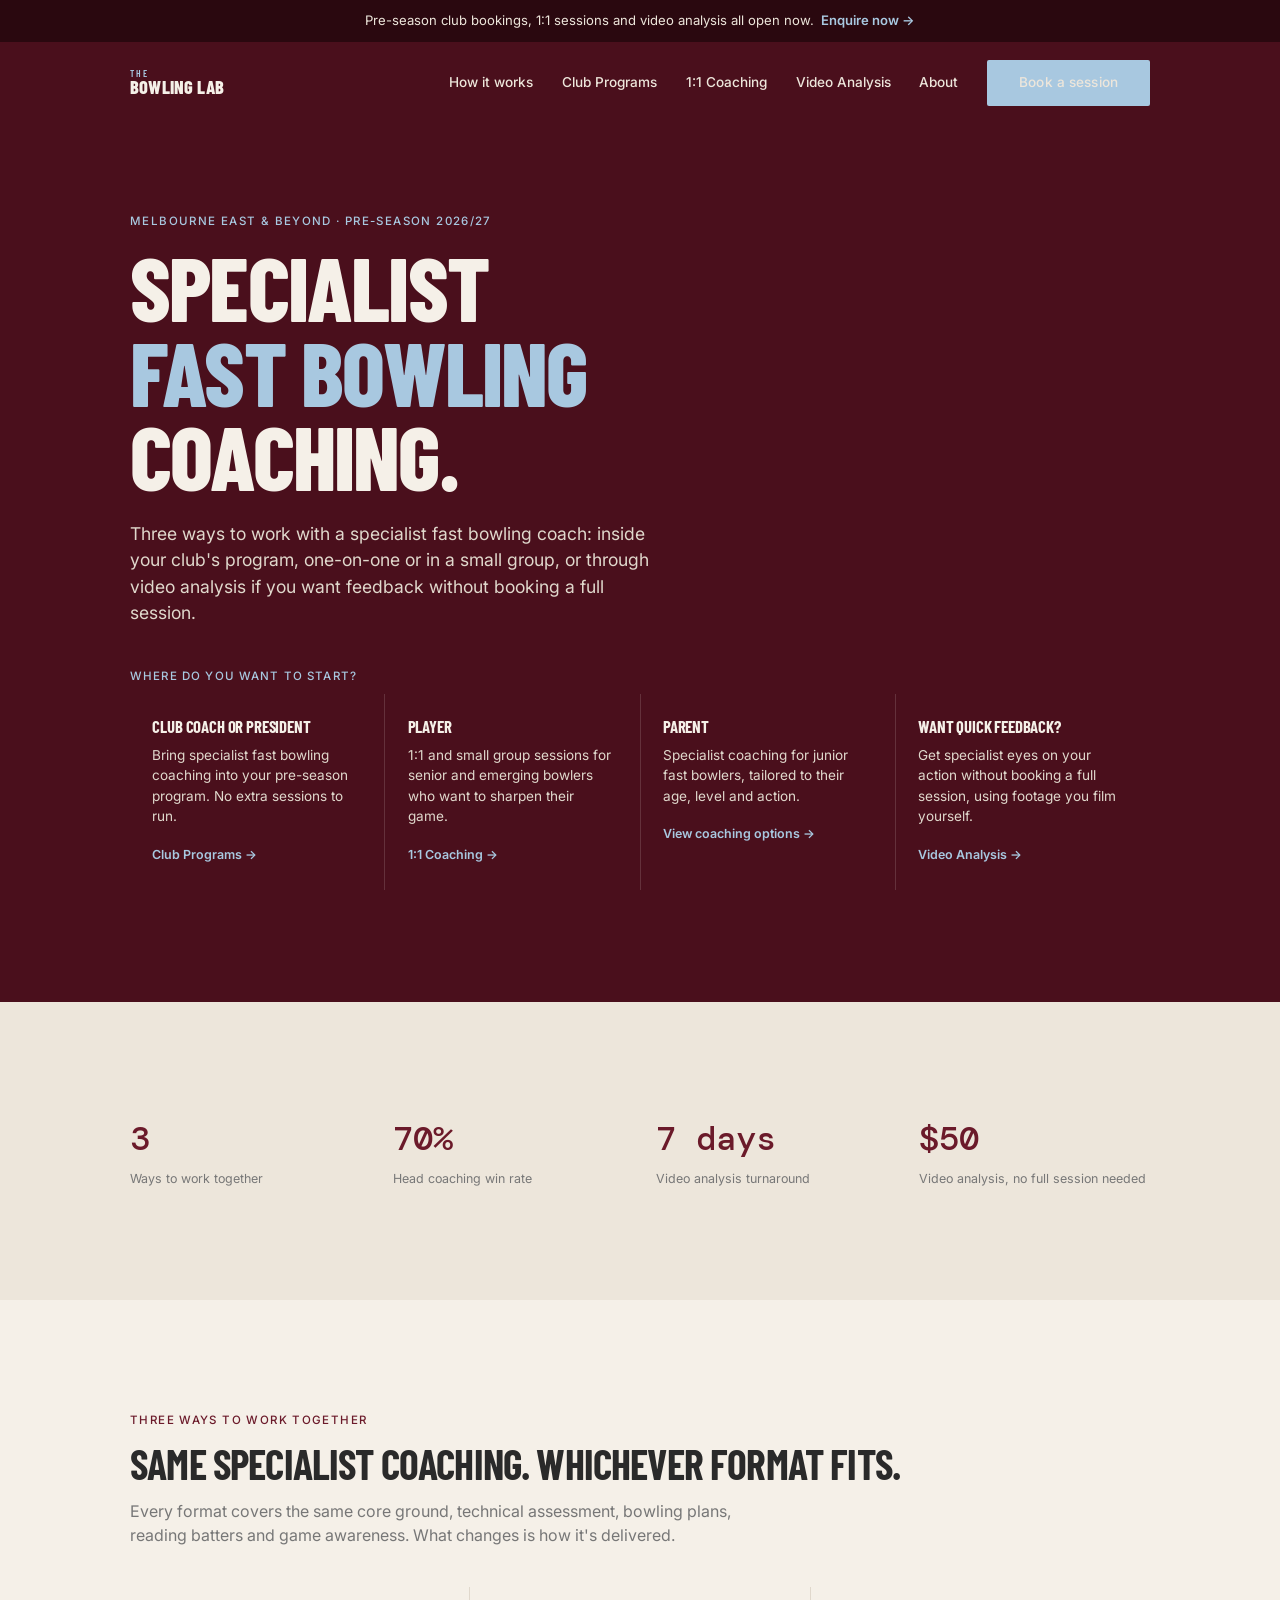
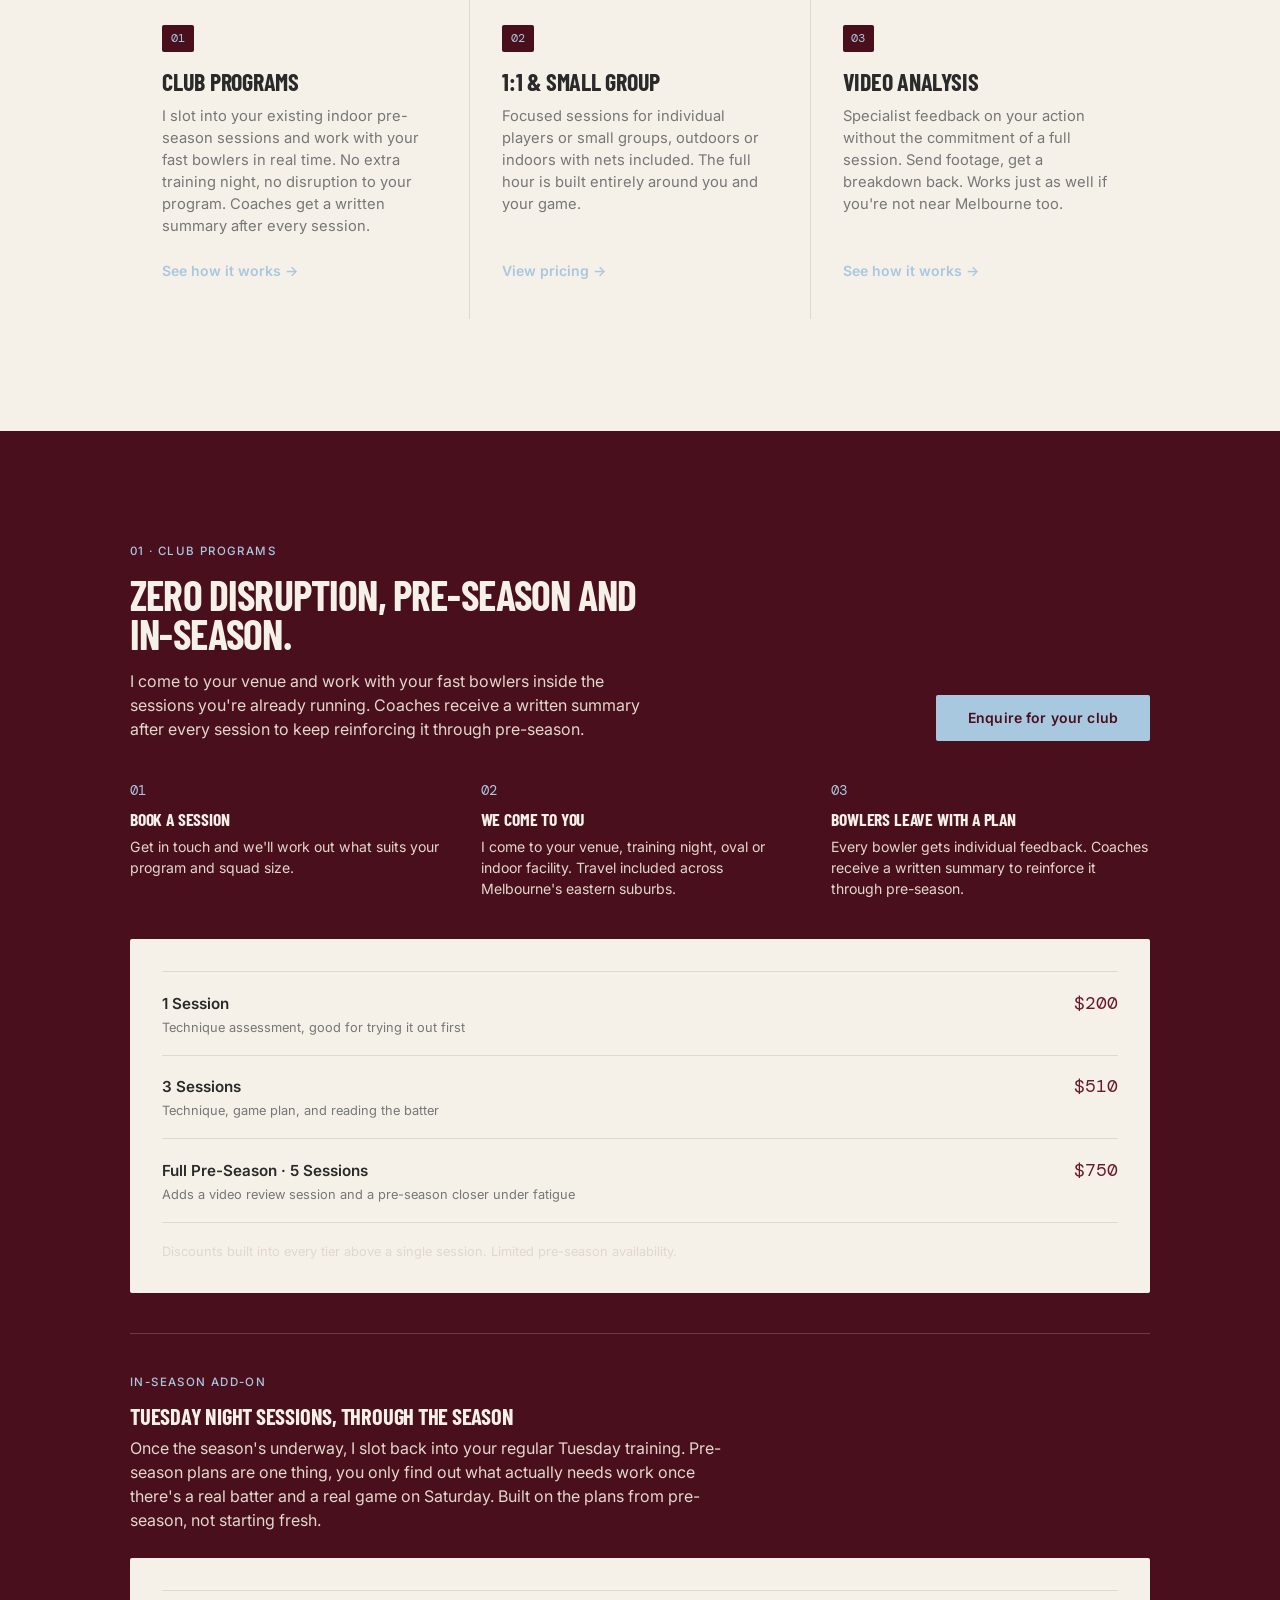
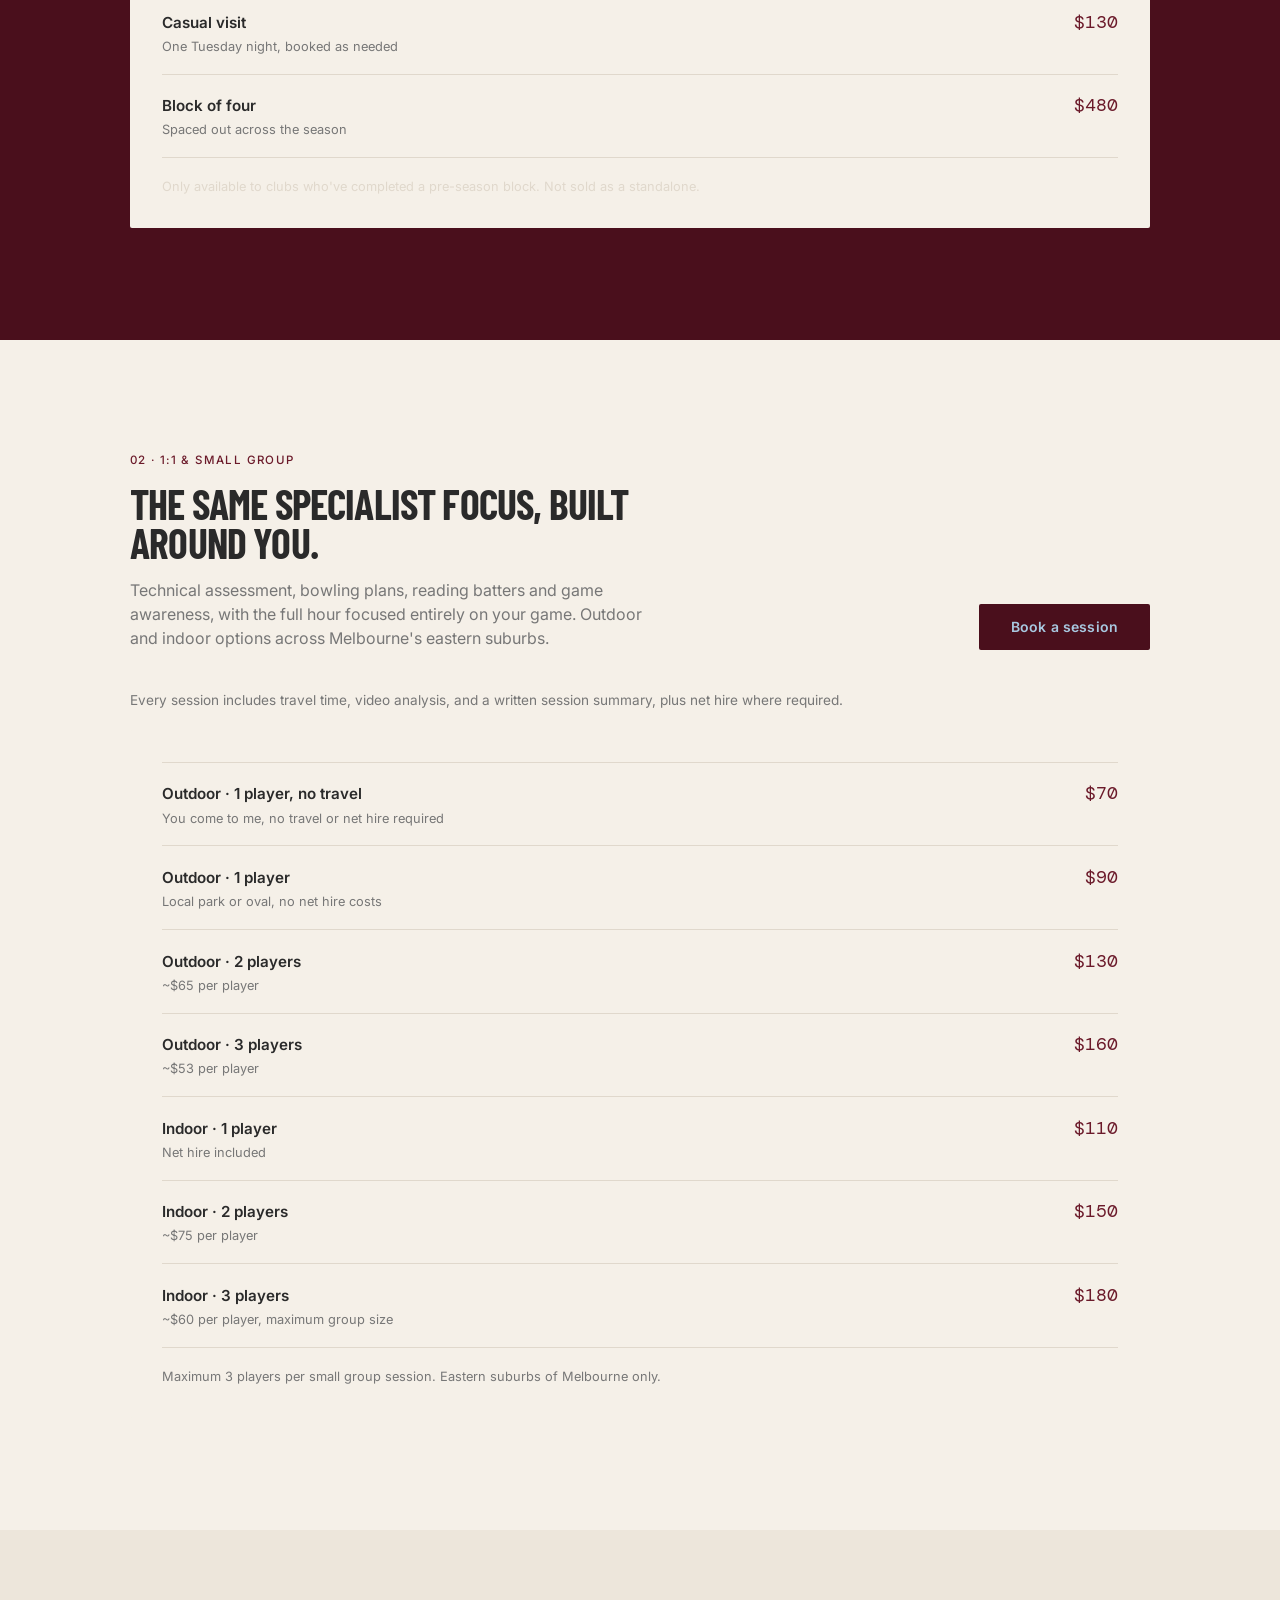
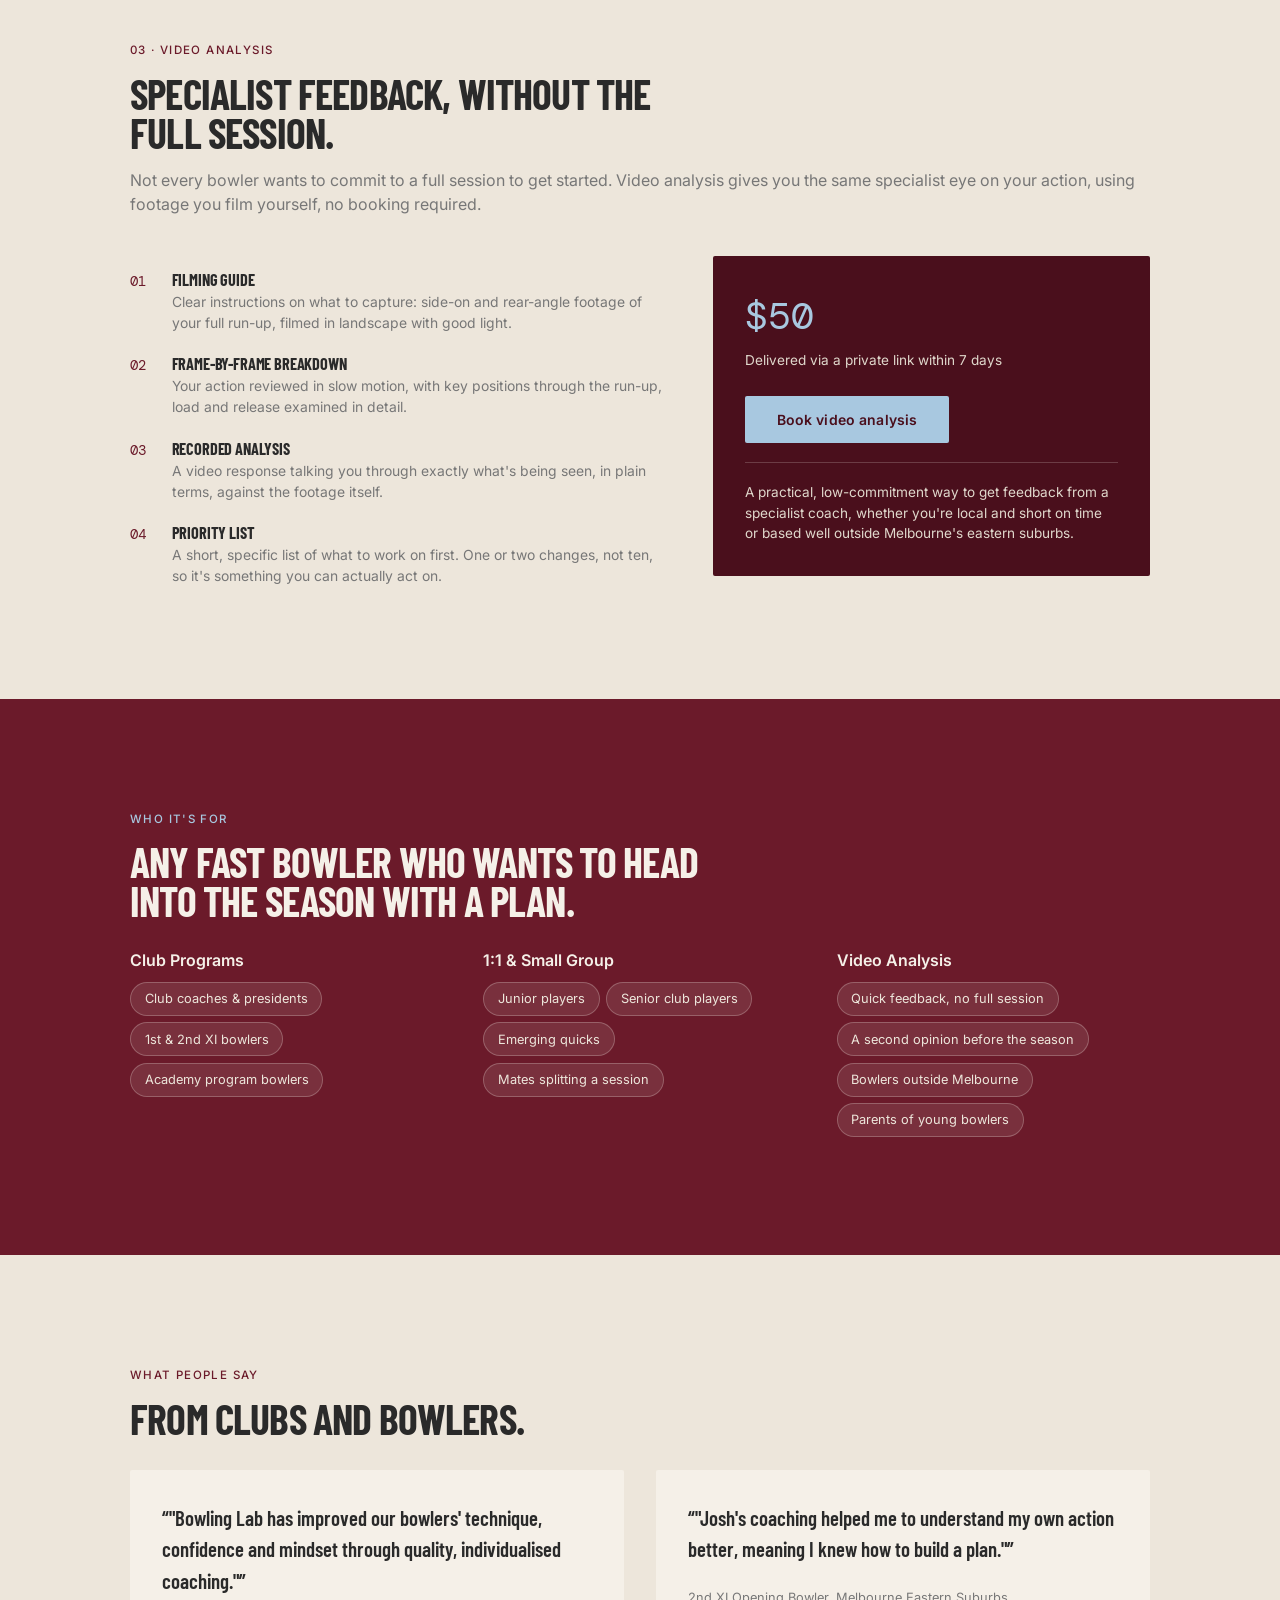
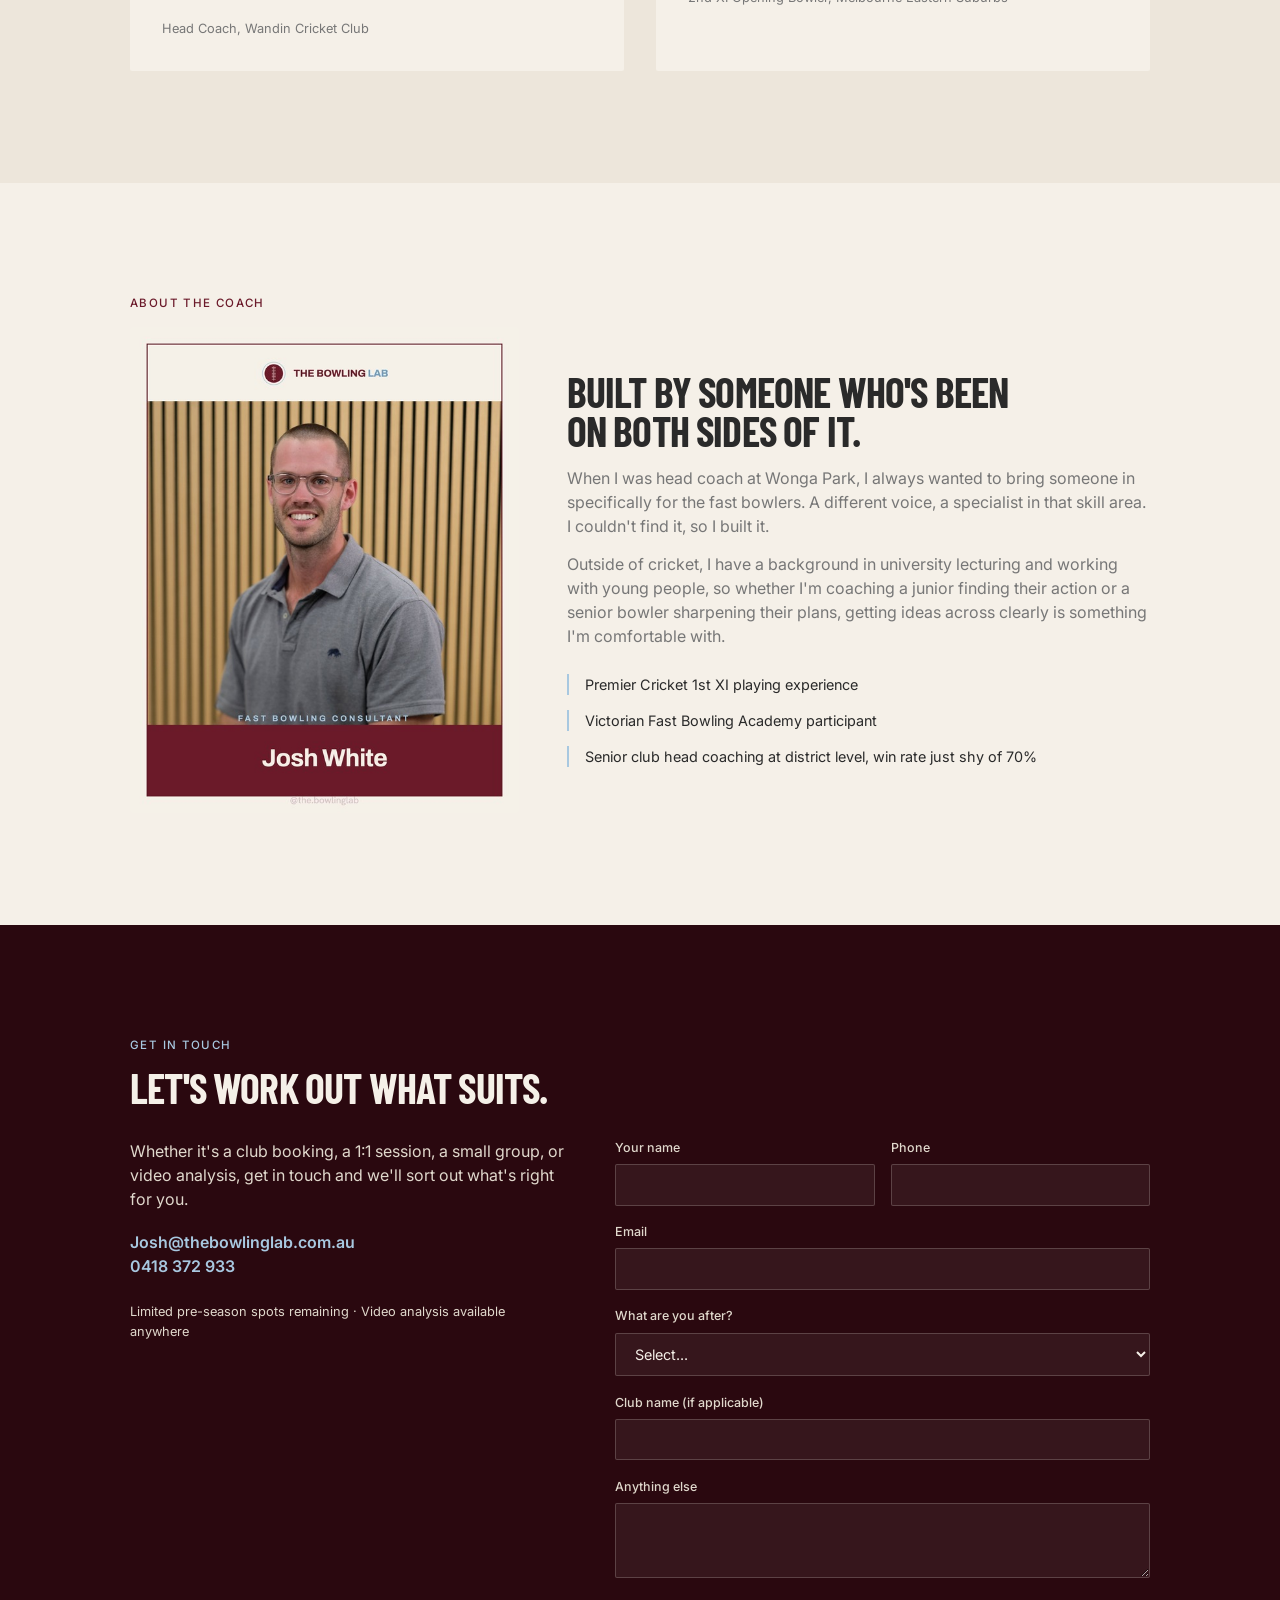
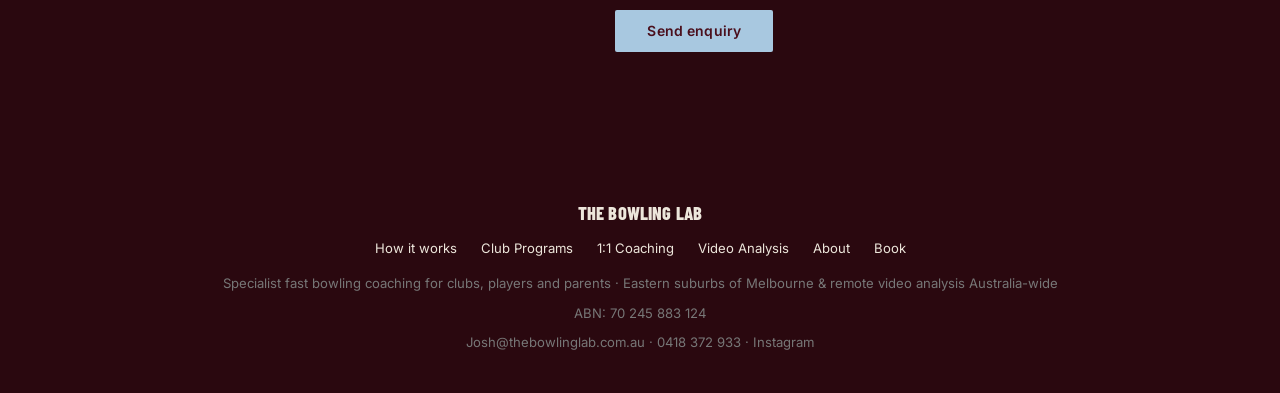
==== commit 6dd53cbb: "Add files via upload" ====
--- a/index.html
+++ b/index.html
@@ -312,8 +312,11 @@
       <a href="#contact" class="btn btn-dark">Book a session</a>
     </div>
 
+    <p style="font-size:0.85rem;color:var(--mid);margin-bottom:1.2rem;">Every session includes travel time, video analysis, and a written session summary, plus net hire where required.</p>
+
     <div class="price-box">
-      <div class="price-row"><div><span class="plabel">Outdoor · 1 player</span><span class="pnote">Bring your own ground, no net hire costs</span></div><span class="pval">$90</span></div>
+      <div class="price-row"><div><span class="plabel">Outdoor · 1 player, no travel</span><span class="pnote">You come to me, no travel or net hire required</span></div><span class="pval">$70</span></div>
+      <div class="price-row"><div><span class="plabel">Outdoor · 1 player</span><span class="pnote">Local park or oval, no net hire costs</span></div><span class="pval">$90</span></div>
       <div class="price-row"><div><span class="plabel">Outdoor · 2 players</span><span class="pnote">~$65 per player</span></div><span class="pval">$130</span></div>
       <div class="price-row"><div><span class="plabel">Outdoor · 3 players</span><span class="pnote">~$53 per player</span></div><span class="pval">$160</span></div>
       <div class="price-row"><div><span class="plabel">Indoor · 1 player</span><span class="pnote">Net hire included</span></div><span class="pval">$110</span></div>
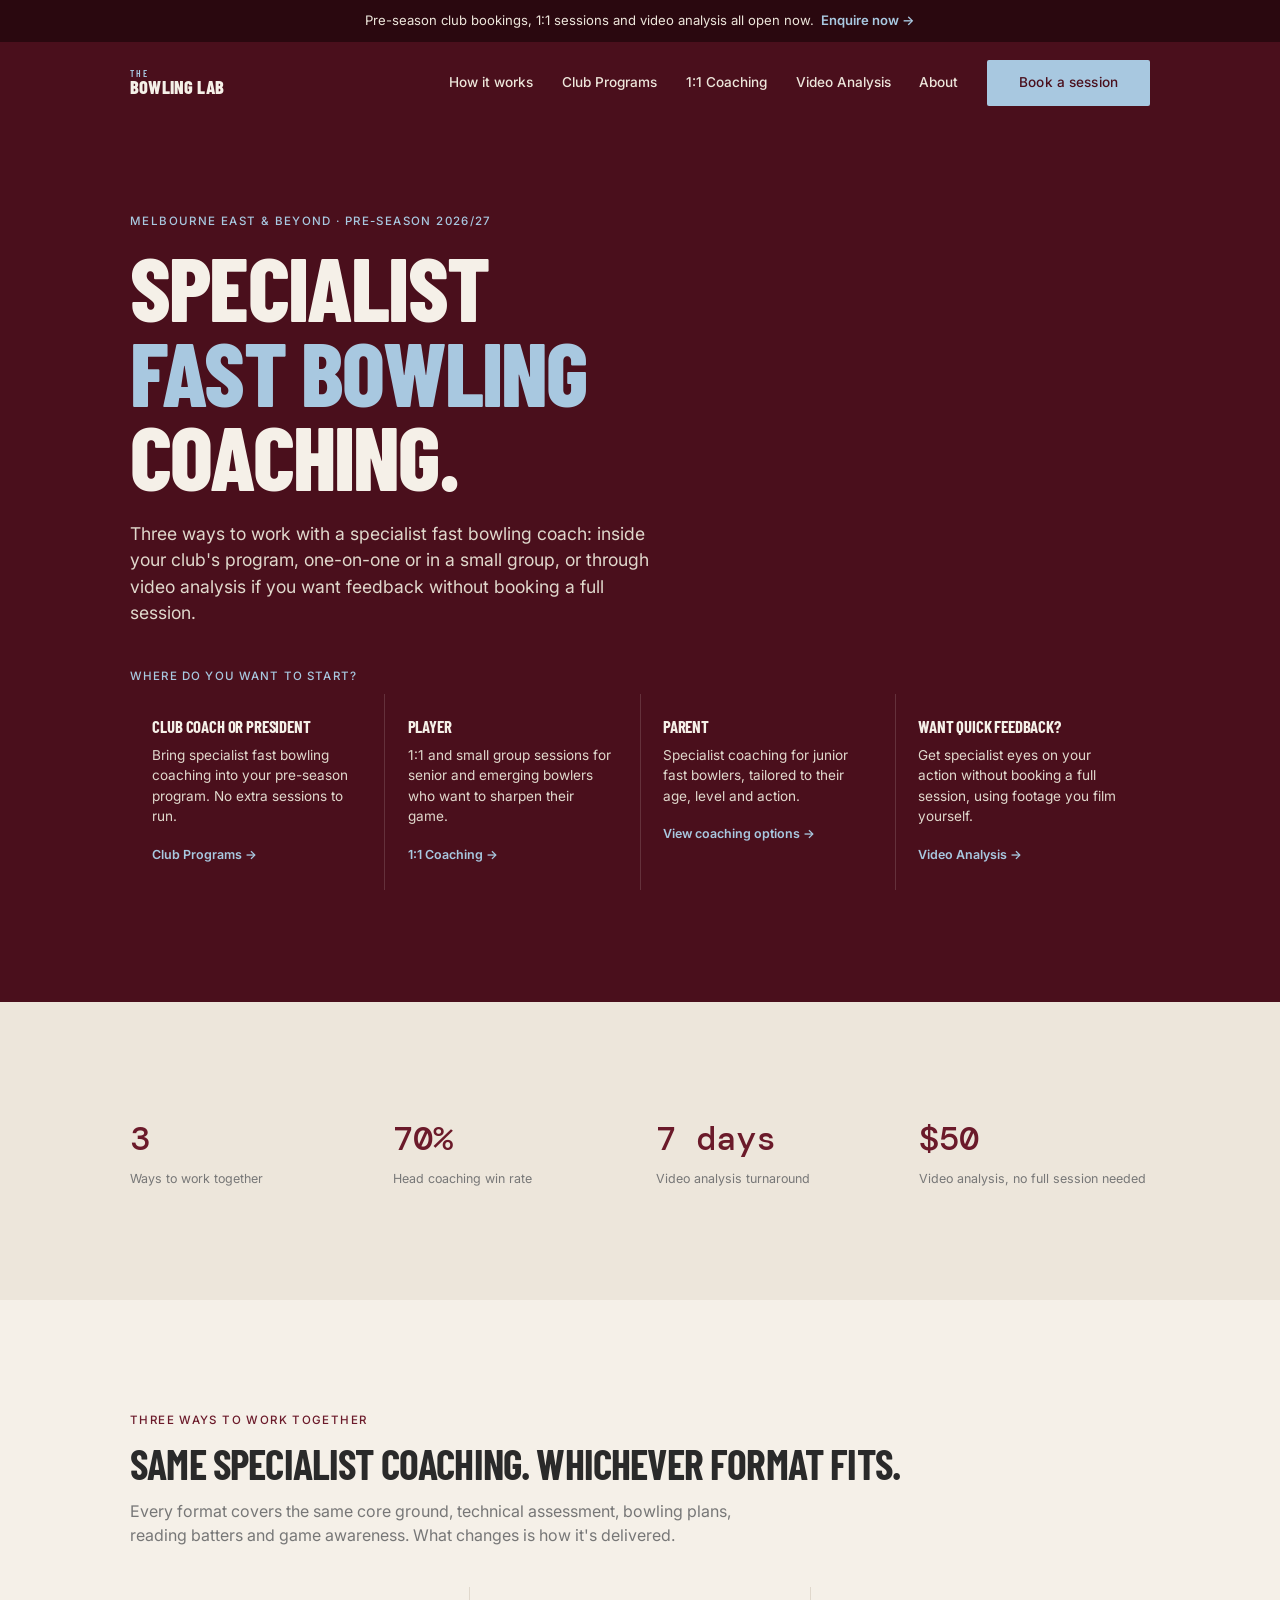
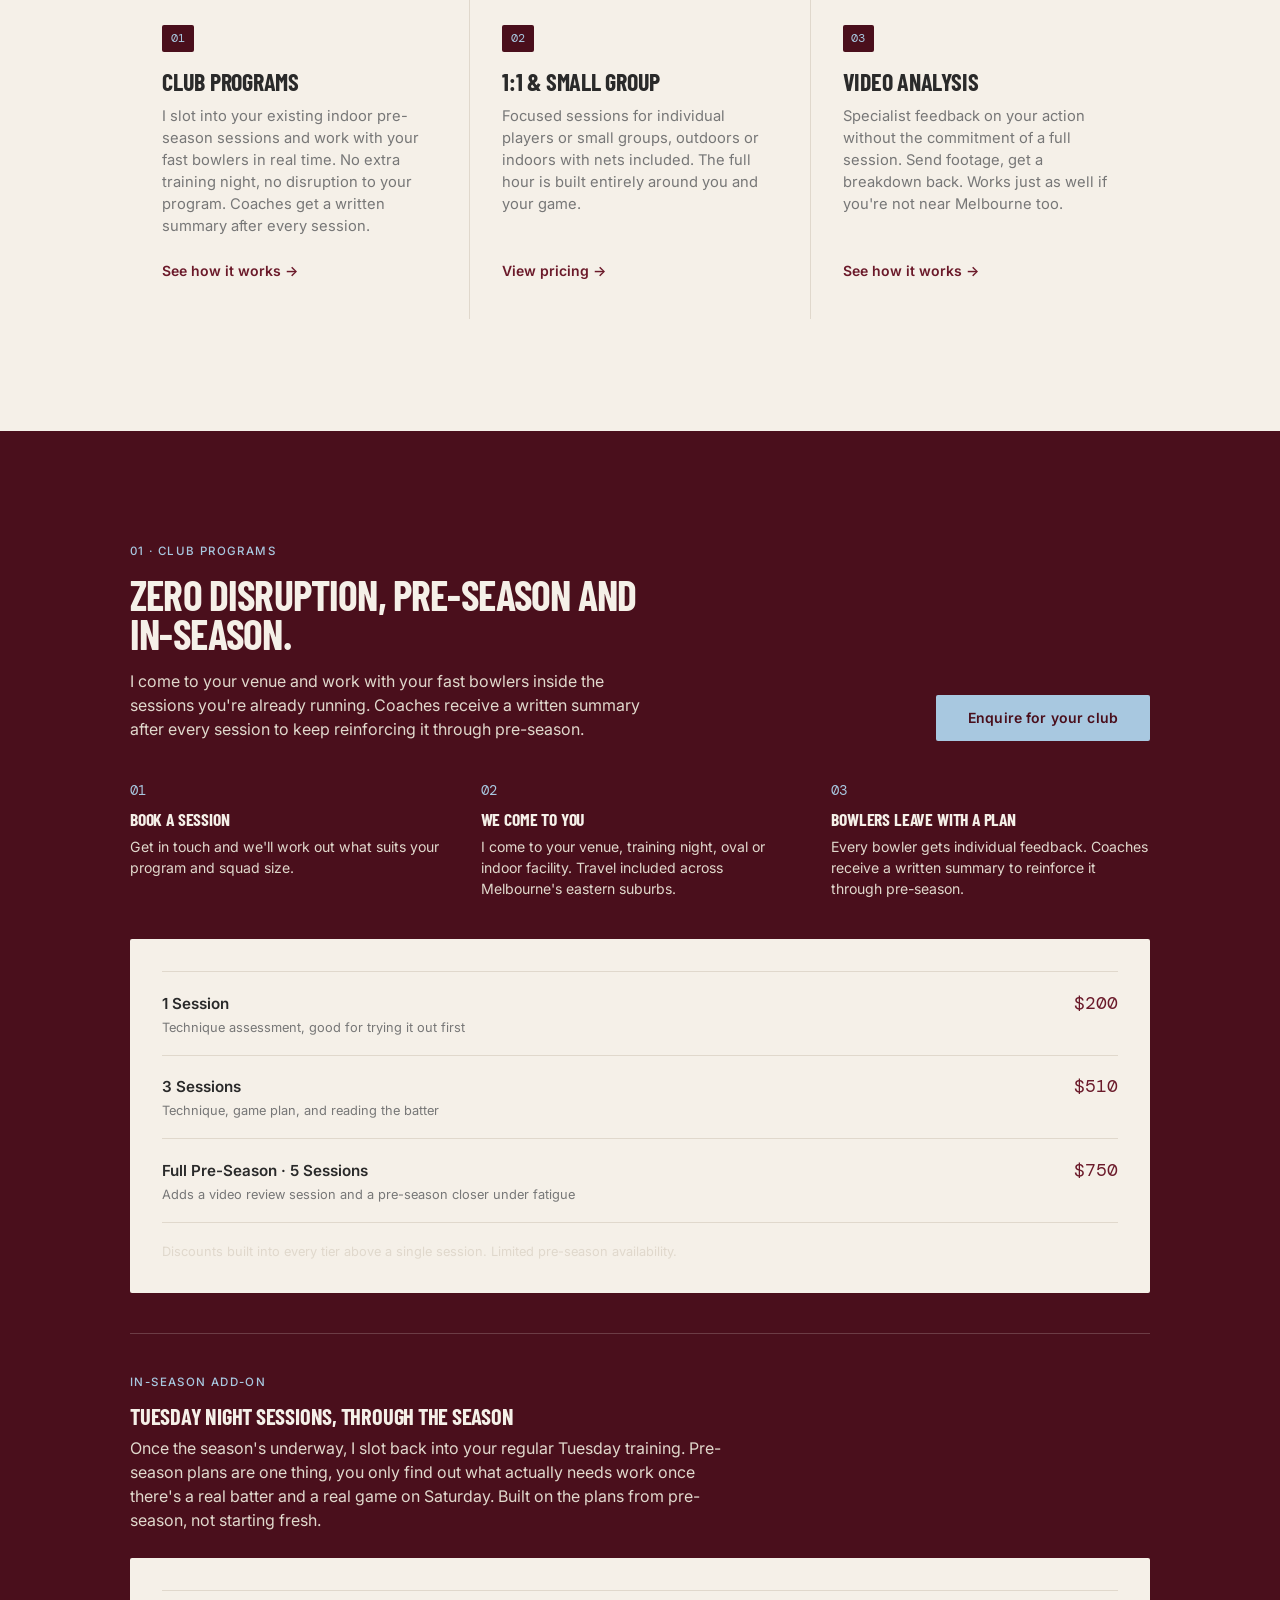
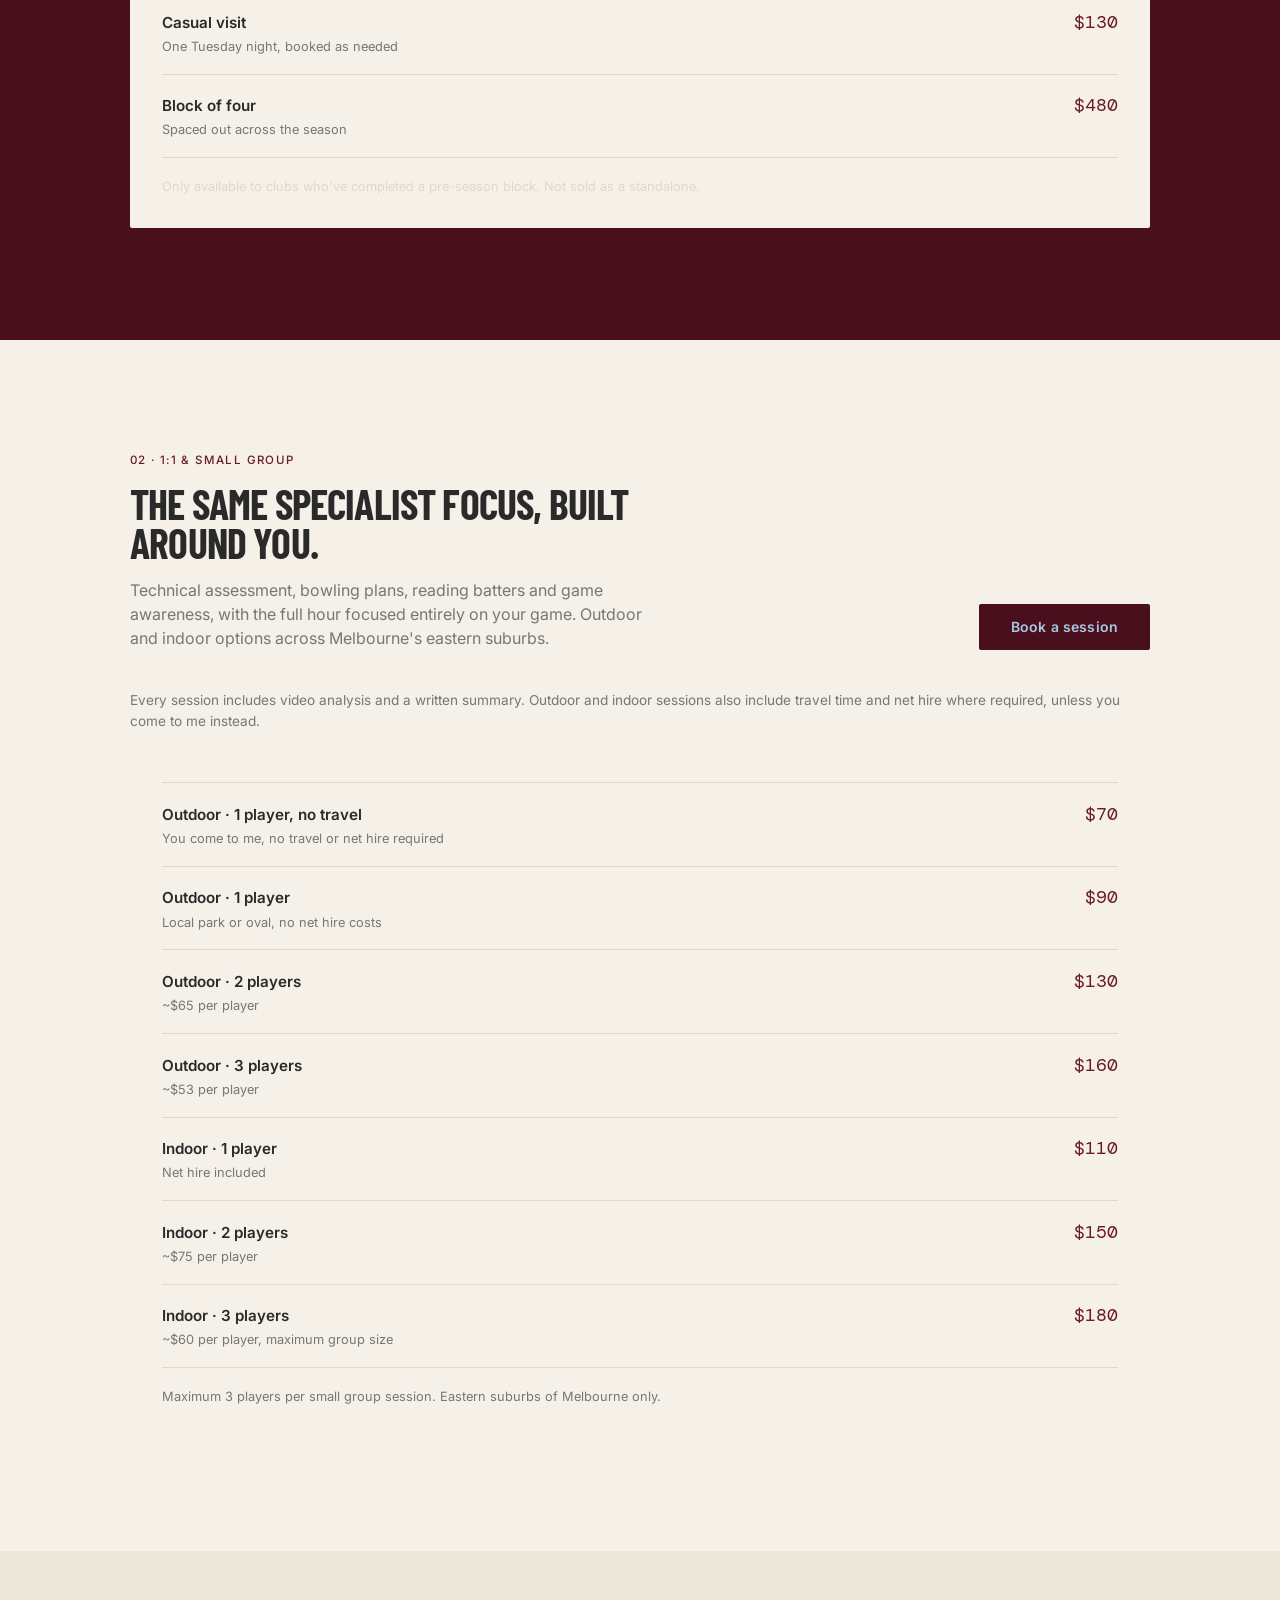
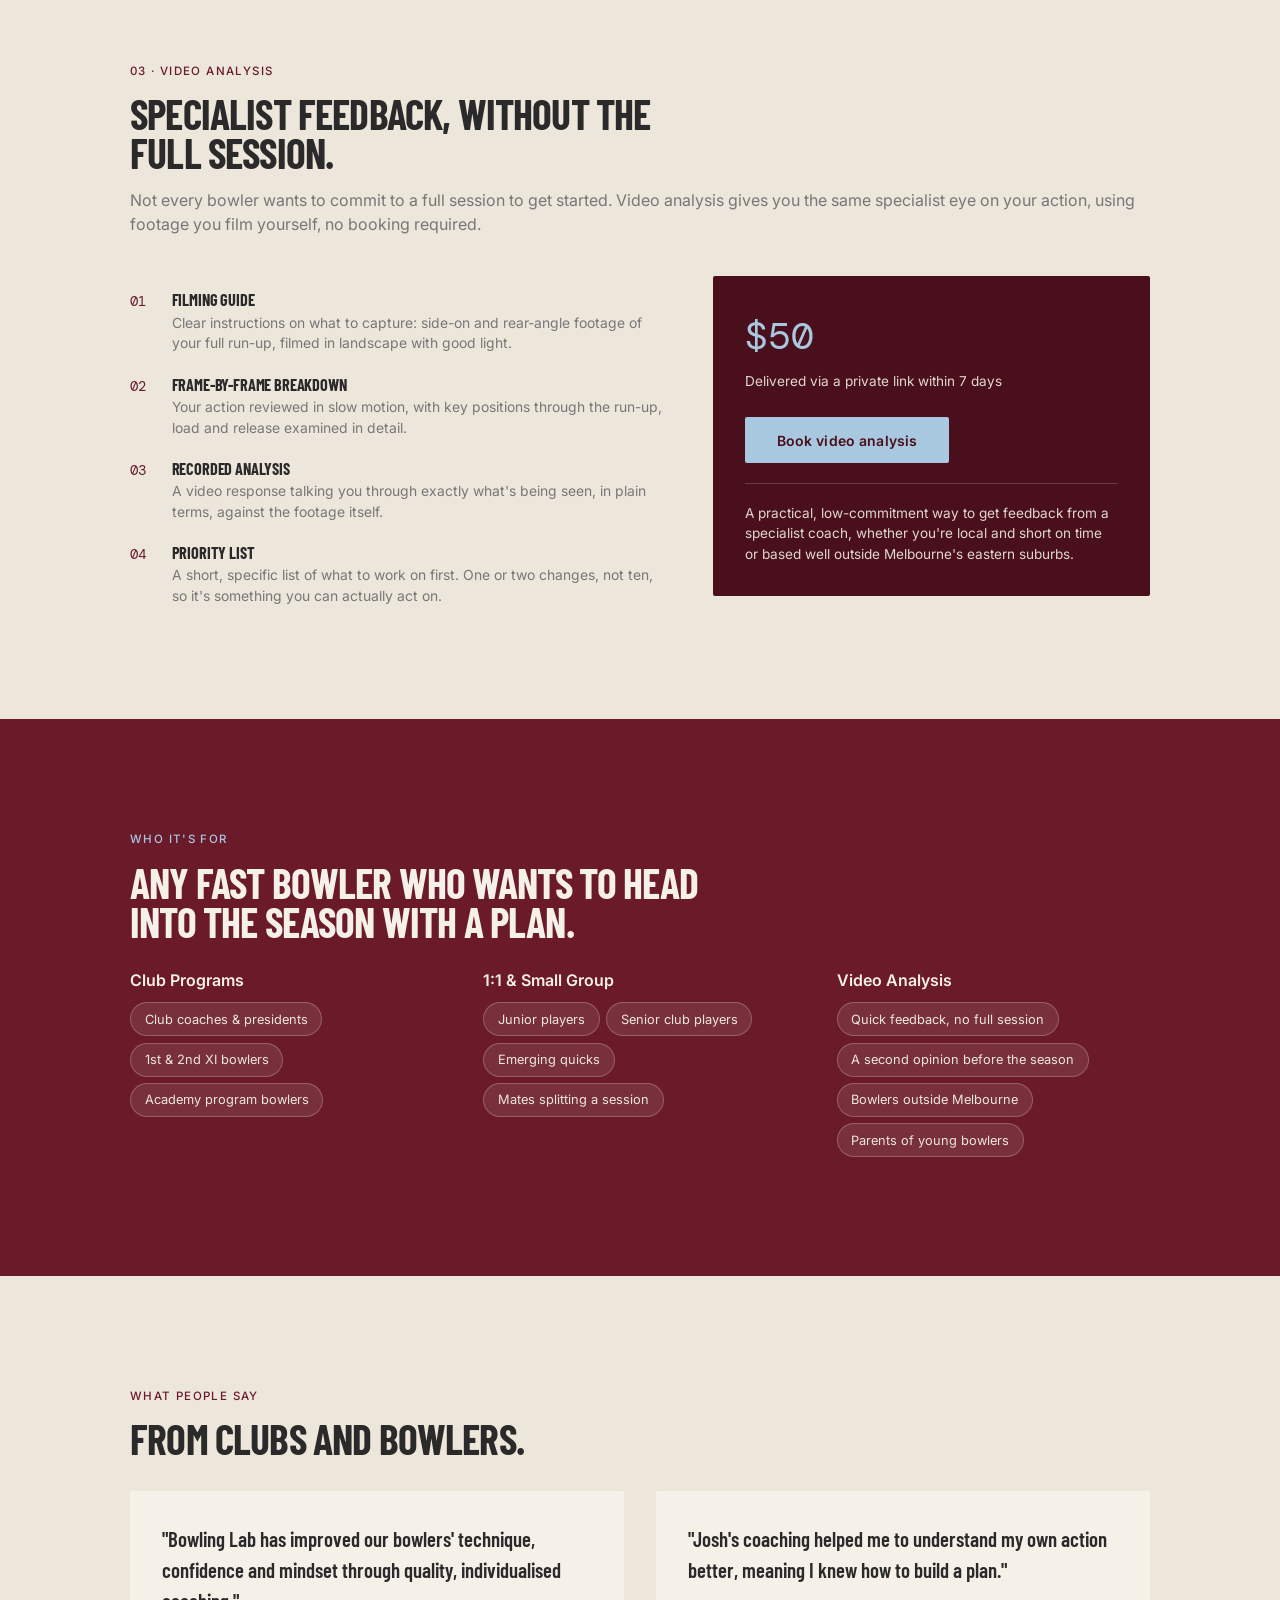
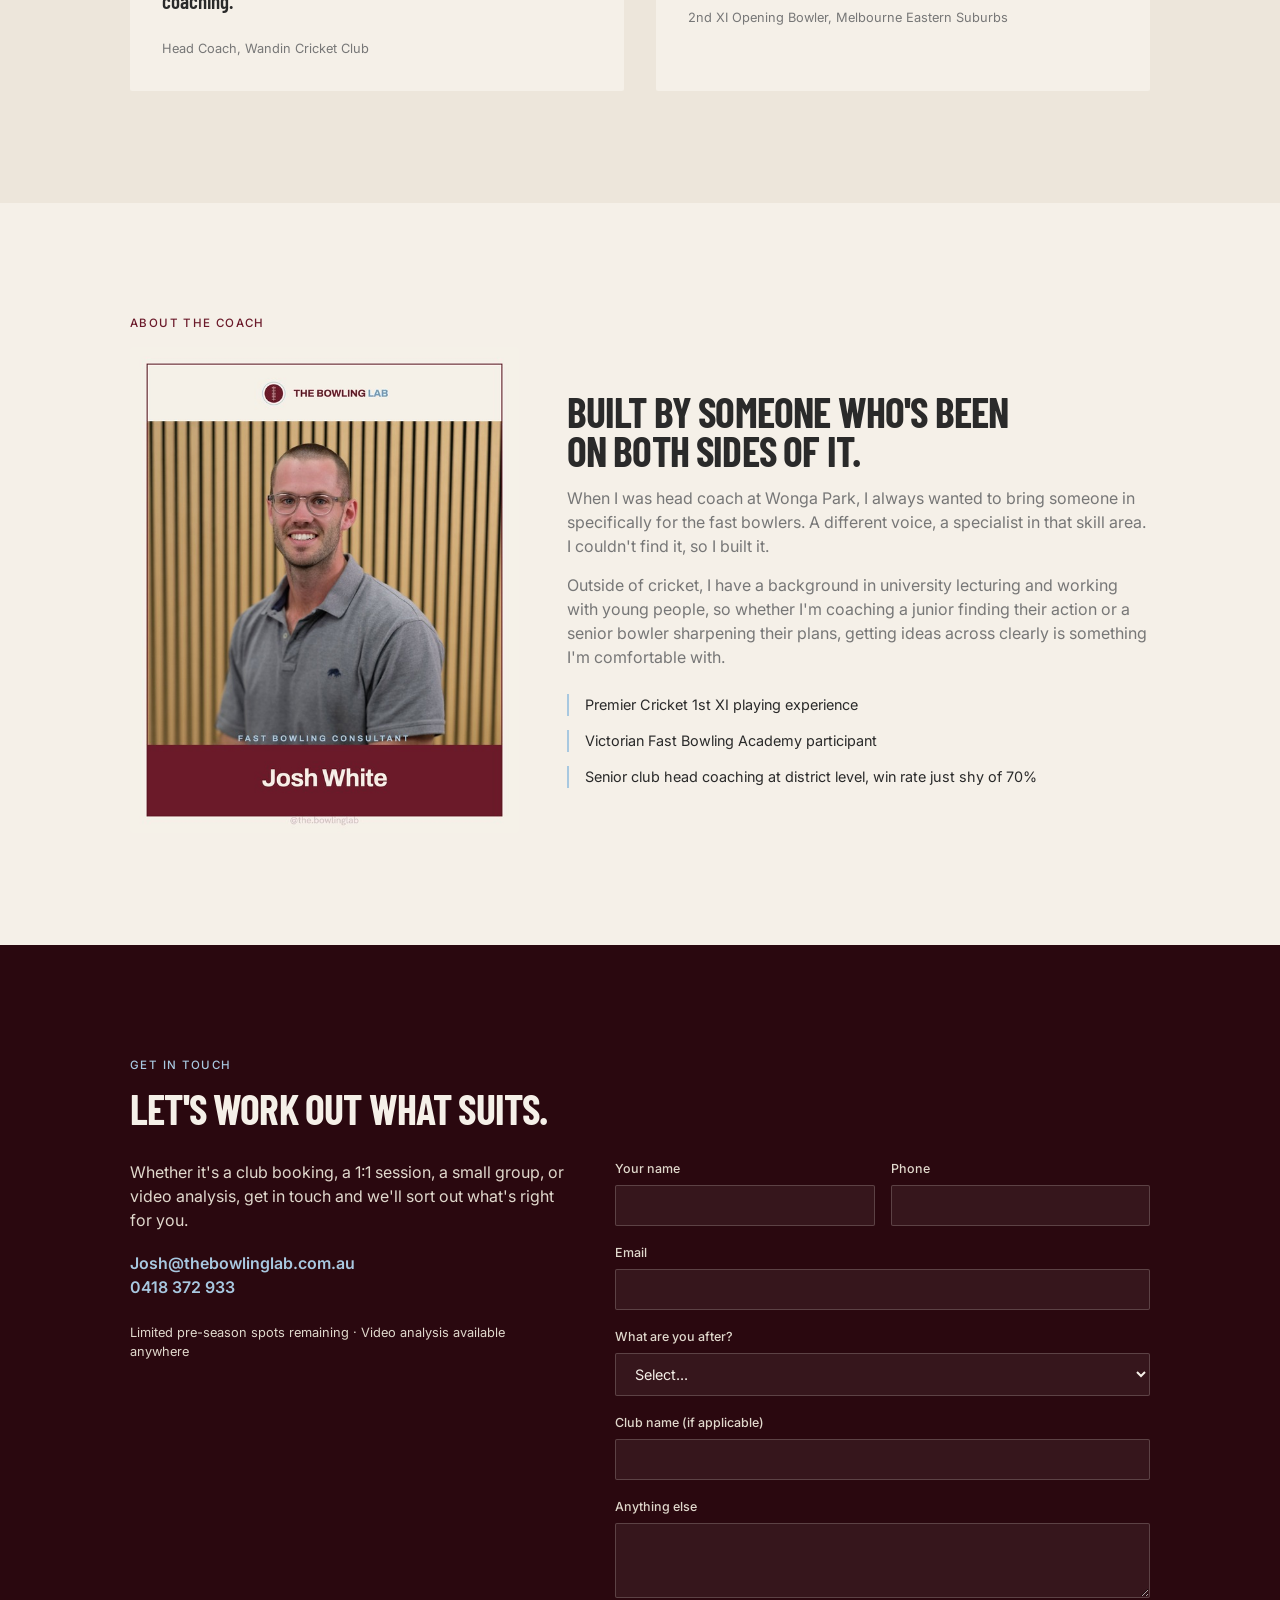
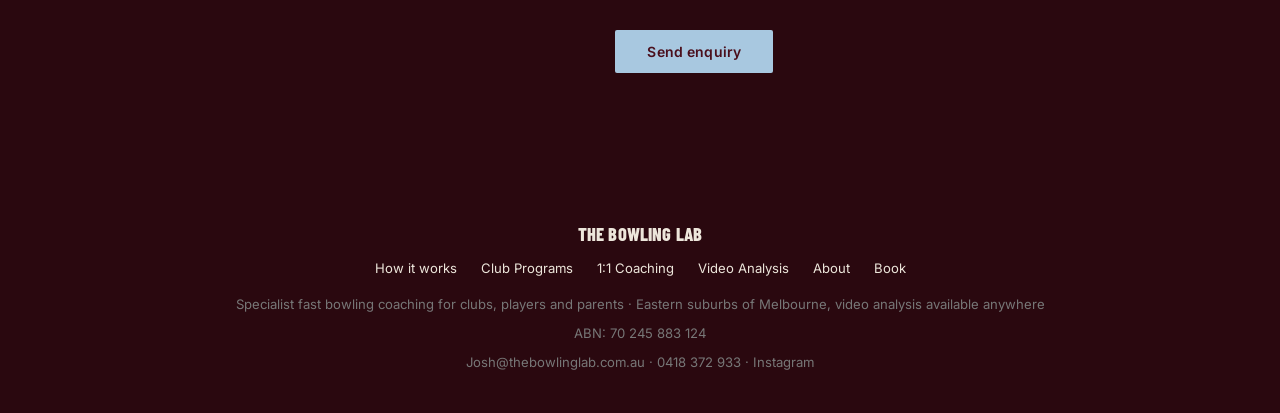
==== commit 73d2bb50: "Add files via upload" ====
--- a/index.html
+++ b/index.html
@@ -37,6 +37,7 @@
   .btn-outline{background:transparent;border:1.5px solid var(--blue);color:var(--blue);}
   .btn-dark{background:var(--deep);color:var(--blue);}
   .link-arrow{font-family:var(--font-body);font-size:0.875rem;font-weight:600;color:var(--blue);}
+  .navlinks a.btn{color:var(--deep);}
   section.on-dark{background:var(--deep);color:var(--cream);}
   section.on-dark p{color:var(--light);}
   section.on-dark h2{color:var(--cream);}
@@ -73,6 +74,7 @@
   .path-card h3{color:var(--cream);font-size:1.05rem;margin-bottom:0.6rem;}
   .path-card p{font-size:0.85rem;color:var(--light);margin-bottom:0.9rem;}
   .path-card .link-arrow{font-size:0.78rem;}
+  .pillar-card .link-arrow{color:var(--maroon);}
   @media (max-width:820px){.paths{grid-template-columns:1fr 1fr;}}
   @media (max-width:520px){.paths{grid-template-columns:1fr;}}
 
@@ -137,6 +139,7 @@
   .testi-grid{display:grid;grid-template-columns:1fr 1fr;gap:2rem;margin-top:2rem;}
   .testi{background:var(--cream);padding:2rem;border-radius:2px;}
   .testi q{font-family:var(--font-display);font-size:1.3rem;font-weight:600;text-transform:none;letter-spacing:0;display:block;margin-bottom:1.2rem;color:var(--grey);font-style:normal;}
+  .testi q::before,.testi q::after{content:none;}
   .testi cite{font-family:var(--font-body);font-size:0.8rem;color:var(--mid);font-style:normal;}
   @media (max-width:780px){.testi-grid{grid-template-columns:1fr;}}
 
@@ -312,7 +315,7 @@
       <a href="#contact" class="btn btn-dark">Book a session</a>
     </div>
 
-    <p style="font-size:0.85rem;color:var(--mid);margin-bottom:1.2rem;">Every session includes travel time, video analysis, and a written session summary, plus net hire where required.</p>
+    <p style="font-size:0.85rem;color:var(--mid);margin-bottom:1.2rem;">Every session includes video analysis and a written summary. Outdoor and indoor sessions also include travel time and net hire where required, unless you come to me instead.</p>
 
     <div class="price-box">
       <div class="price-row"><div><span class="plabel">Outdoor · 1 player, no travel</span><span class="pnote">You come to me, no travel or net hire required</span></div><span class="pval">$70</span></div>
@@ -467,7 +470,7 @@
   <div class="flinks">
     <a href="#how">How it works</a><a href="#club">Club Programs</a><a href="#one-to-one">1:1 Coaching</a><a href="#video-analysis">Video Analysis</a><a href="#about">About</a><a href="#contact">Book</a>
   </div>
-  <p>Specialist fast bowling coaching for clubs, players and parents · Eastern suburbs of Melbourne &amp; remote video analysis Australia-wide</p>
+  <p>Specialist fast bowling coaching for clubs, players and parents · Eastern suburbs of Melbourne, video analysis available anywhere</p>
   <p style="margin-top:0.6rem;">ABN: 70 245 883 124</p>
   <p style="margin-top:0.6rem;">Josh@thebowlinglab.com.au · 0418 372 933 · <a href="https://instagram.com/the.bowlinglab">Instagram</a></p>
 </footer>
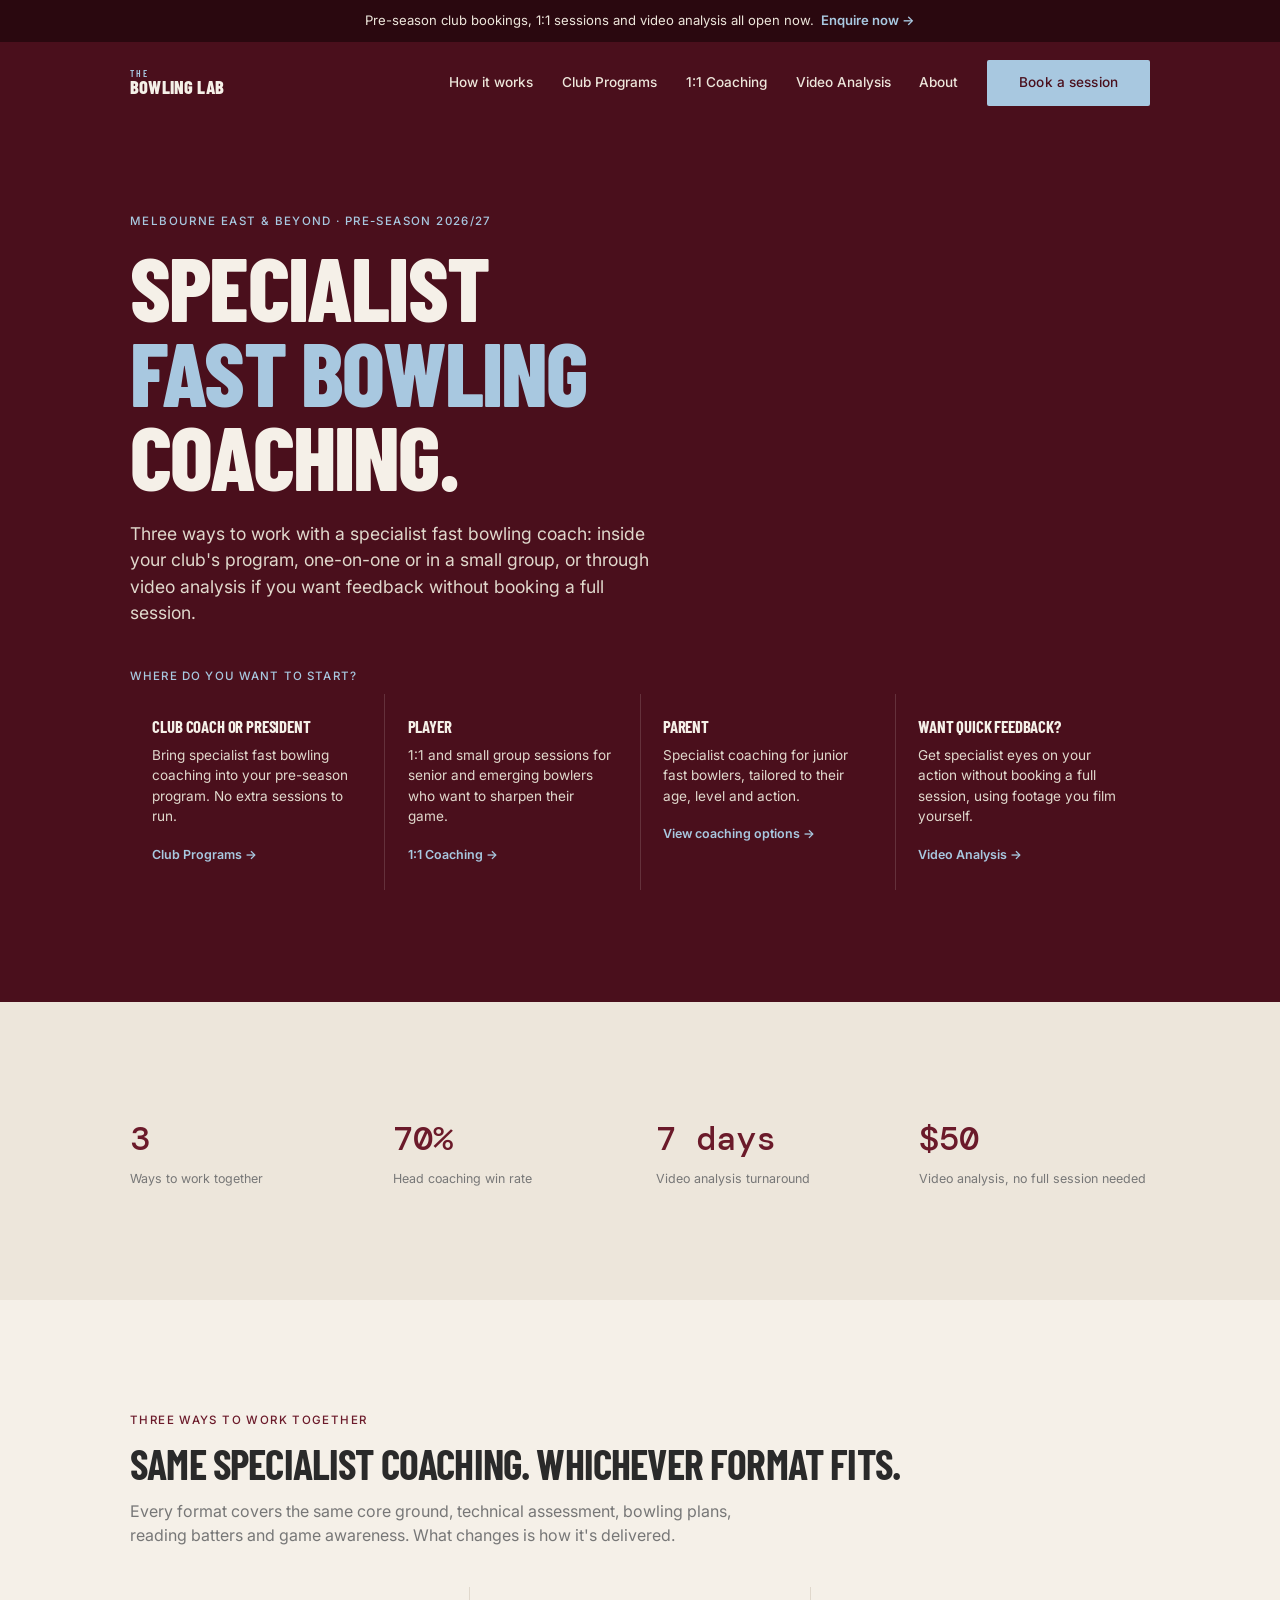
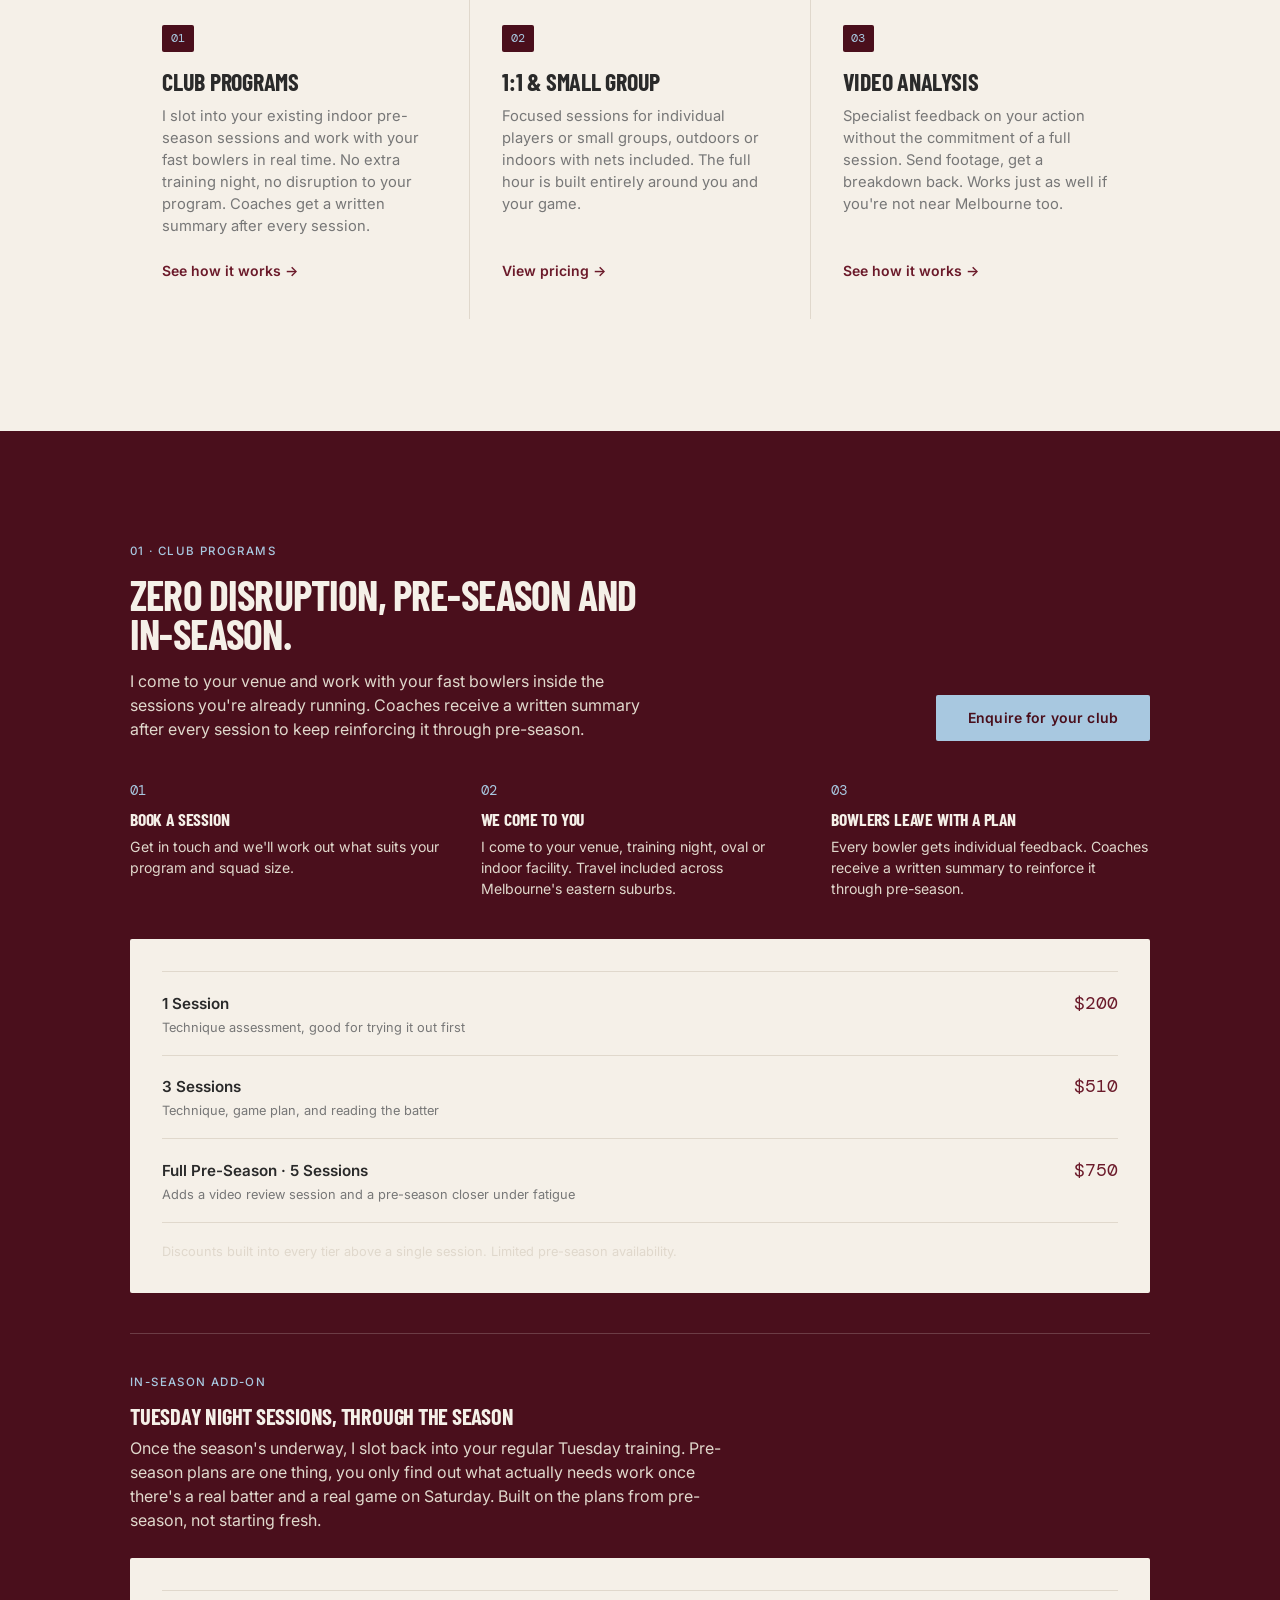
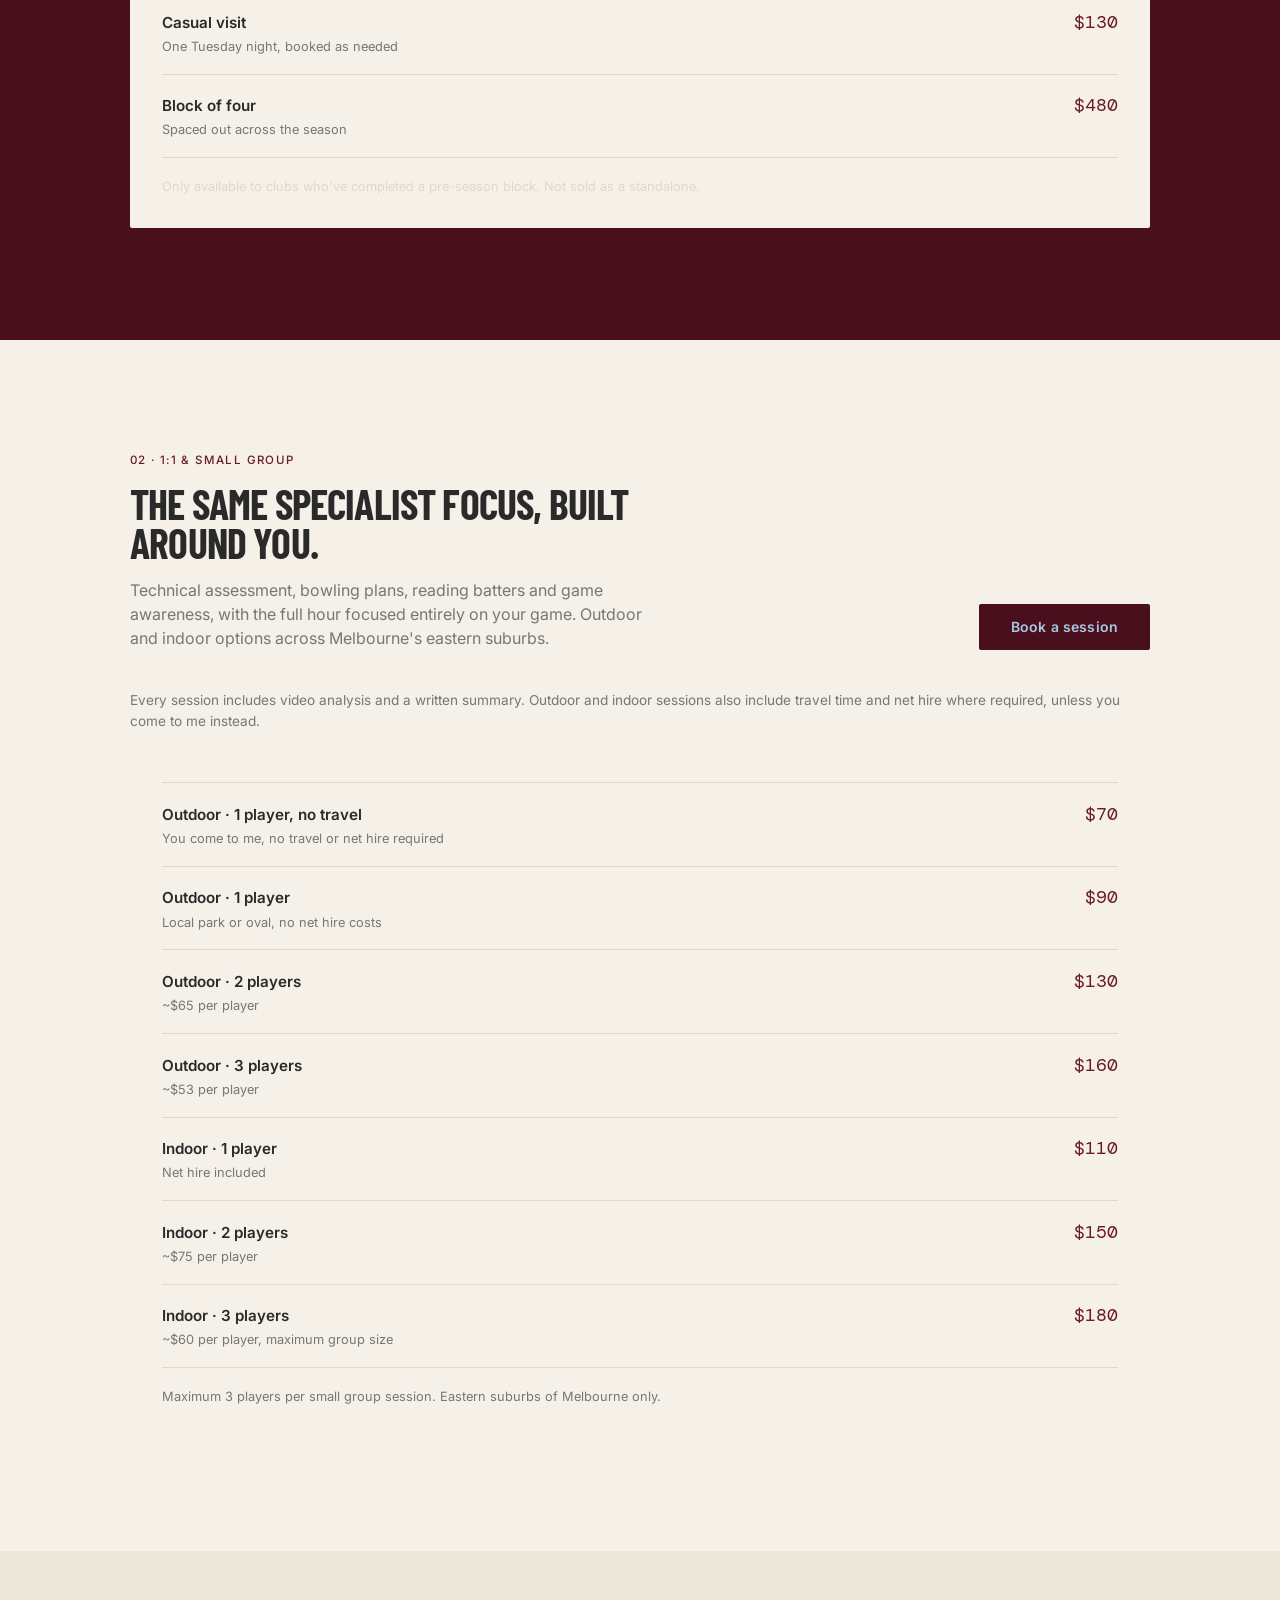
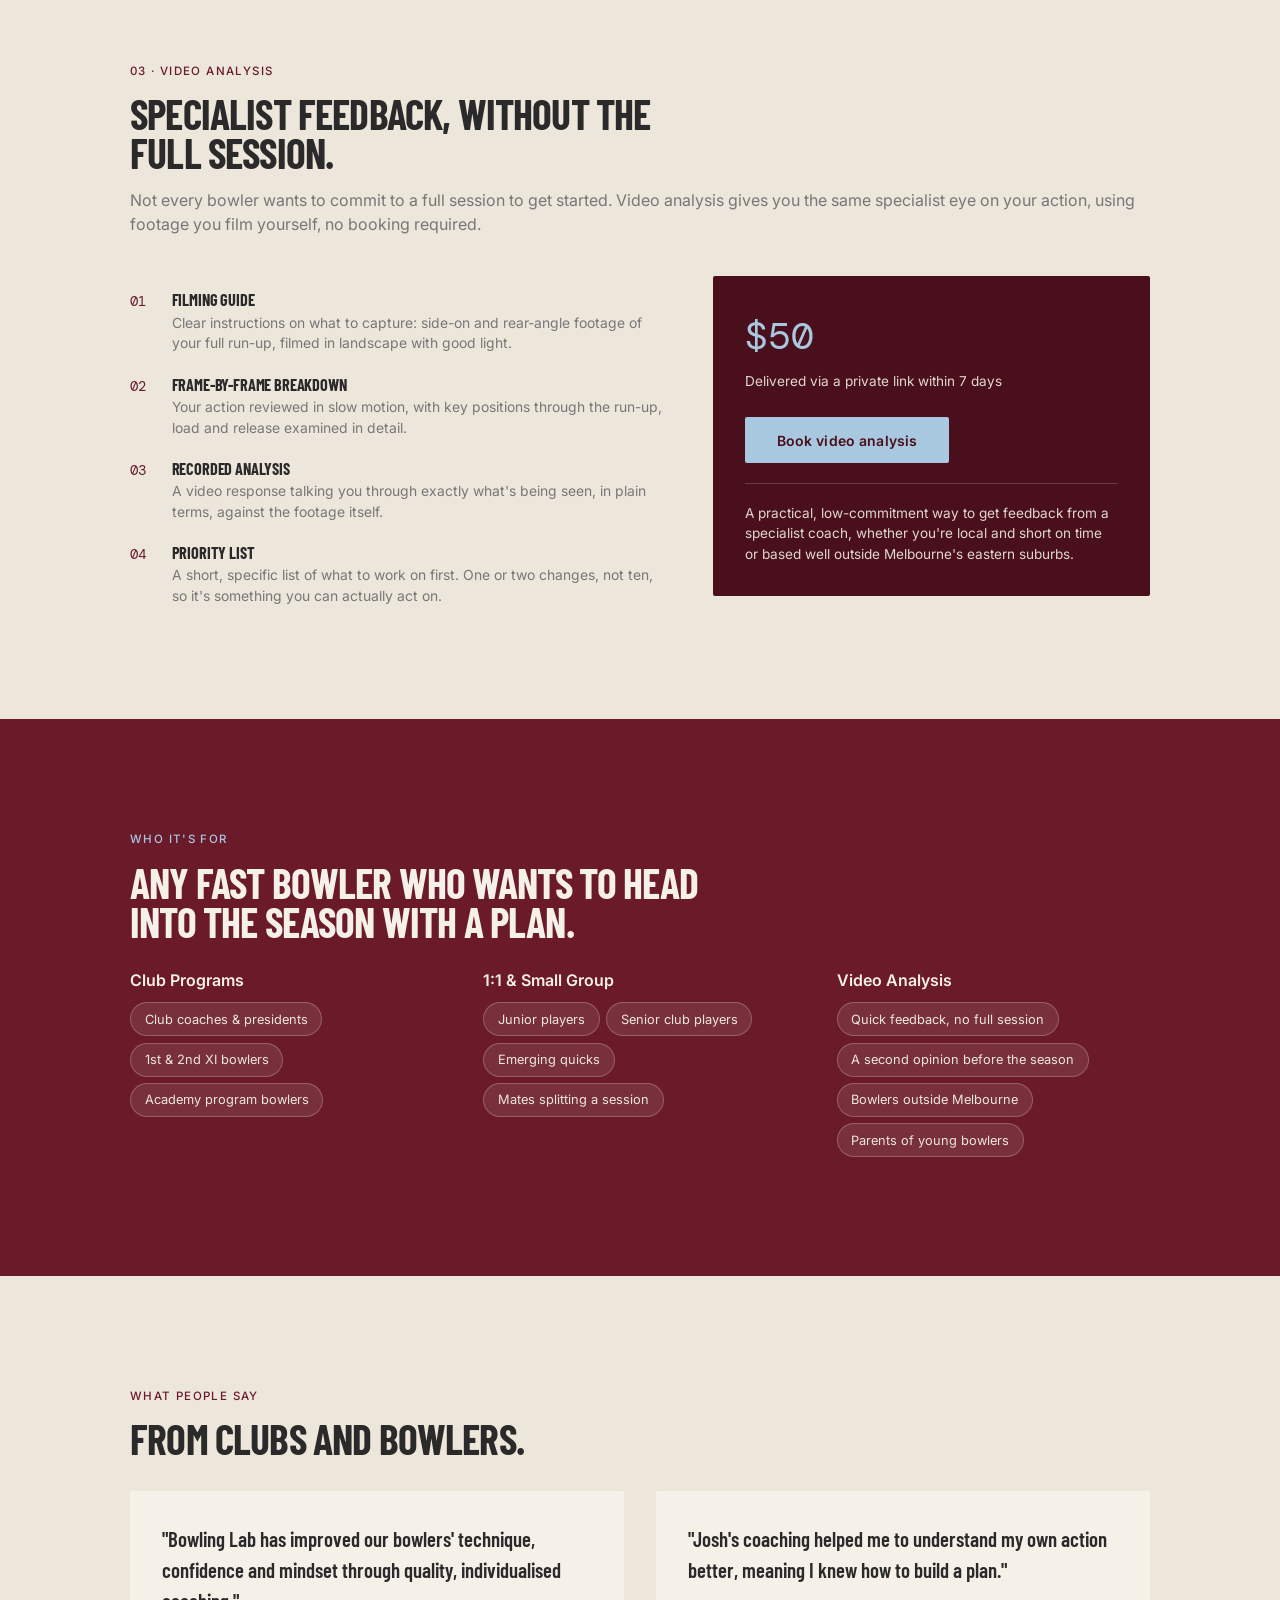
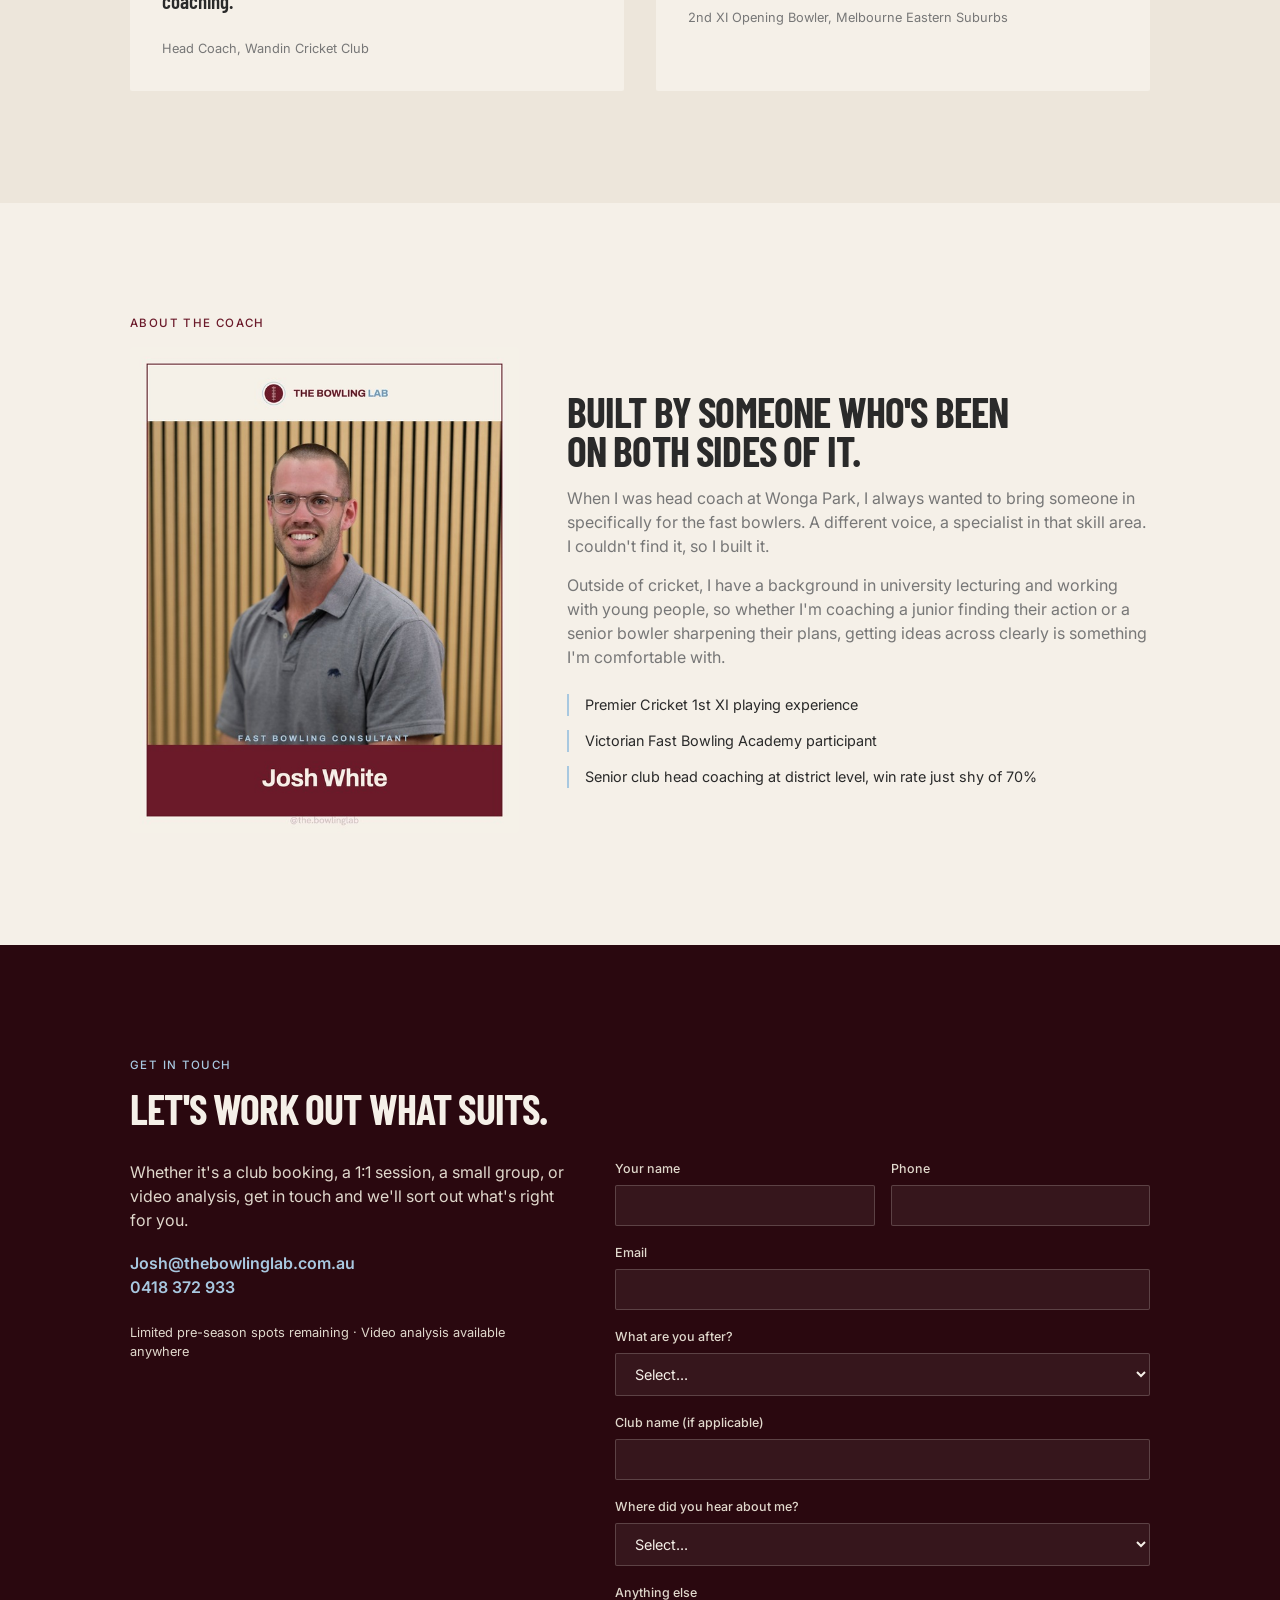
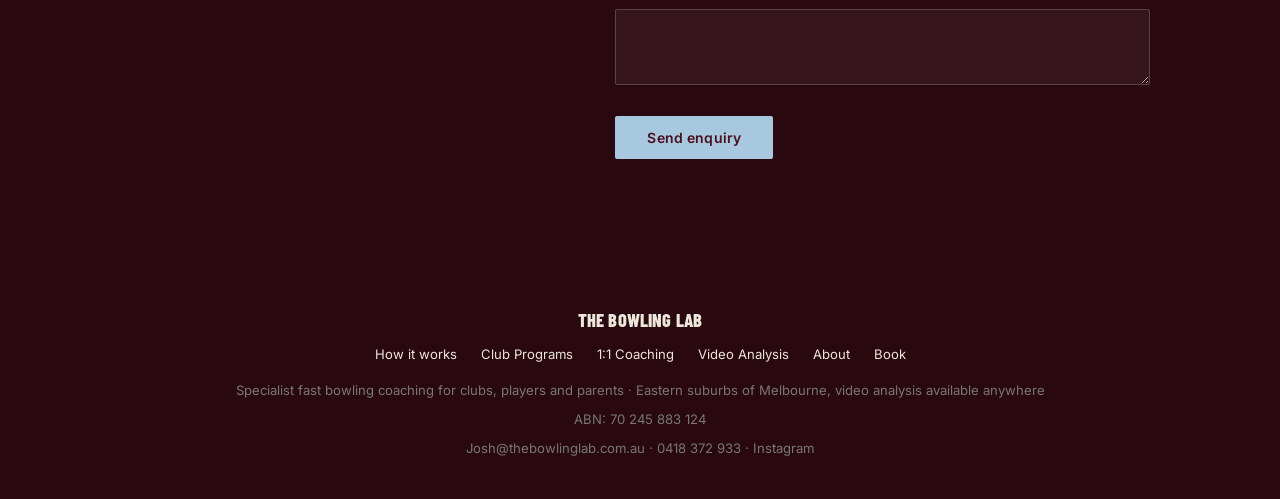
==== commit 88f8d764: "Add files via upload" ====
--- a/index.html
+++ b/index.html
@@ -413,7 +413,7 @@
   <div class="wrap">
     <span class="eyebrow dark">About the coach</span>
     <div class="about-grid">
-      <img src="about.jpg" alt="Josh White, The Bowling Lab">
+      <img src="[data-uri]" alt="Josh White, The Bowling Lab">
       <div>
         <h2 style="max-width:480px">Built by someone who's been on both sides of it.</h2>
         <p>When I was head coach at Wonga Park, I always wanted to bring someone in specifically for the fast bowlers. A different voice, a specialist in that skill area. I couldn't find it, so I built it.</p>
@@ -456,6 +456,15 @@
           <option>Not sure yet</option>
         </select>
         <label>Club name (if applicable)</label><input type="text">
+        <label>Where did you hear about me?</label>
+        <select>
+          <option>Select...</option>
+          <option>Instagram</option>
+          <option>My club</option>
+          <option>Word of mouth / referral</option>
+          <option>Google search</option>
+          <option>Other</option>
+        </select>
         <label>Anything else</label><textarea rows="3"></textarea>
         <button type="submit" class="btn" style="margin-top:0.5rem;">Send enquiry</button>
       </form>
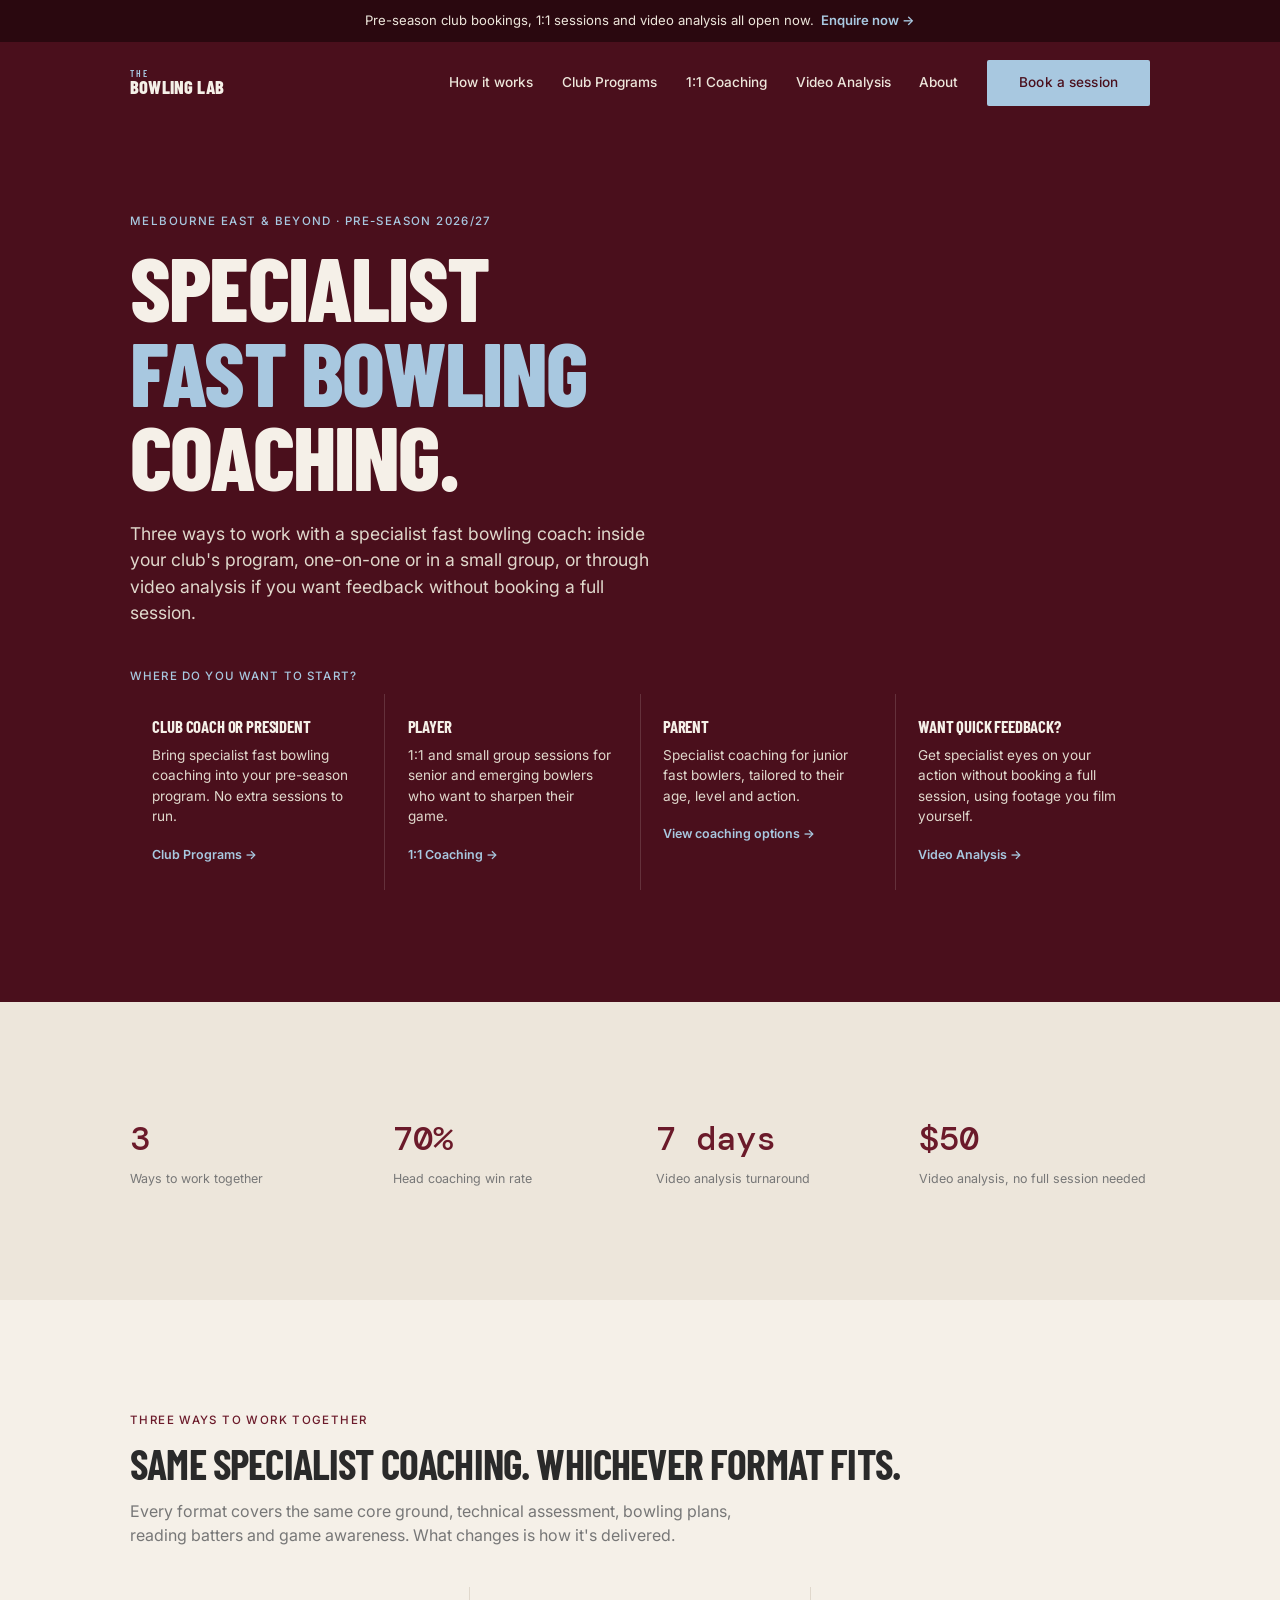
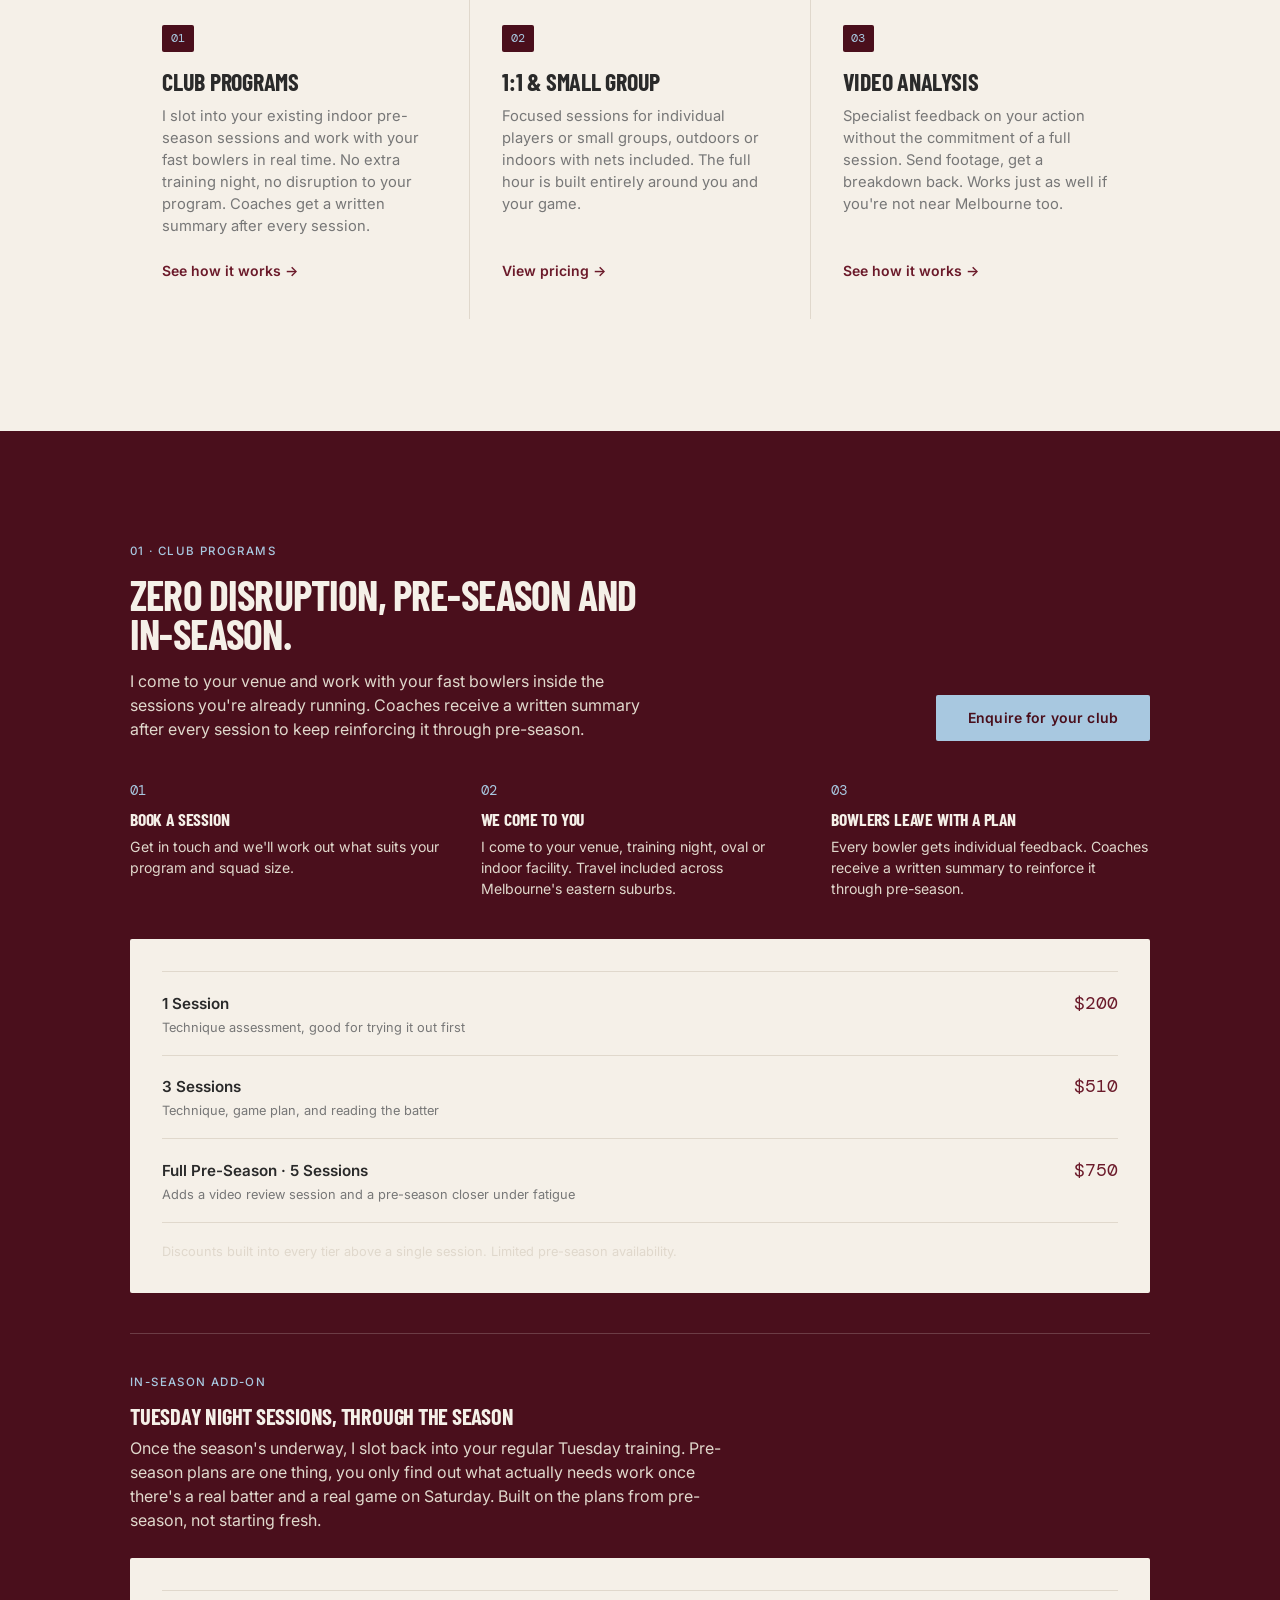
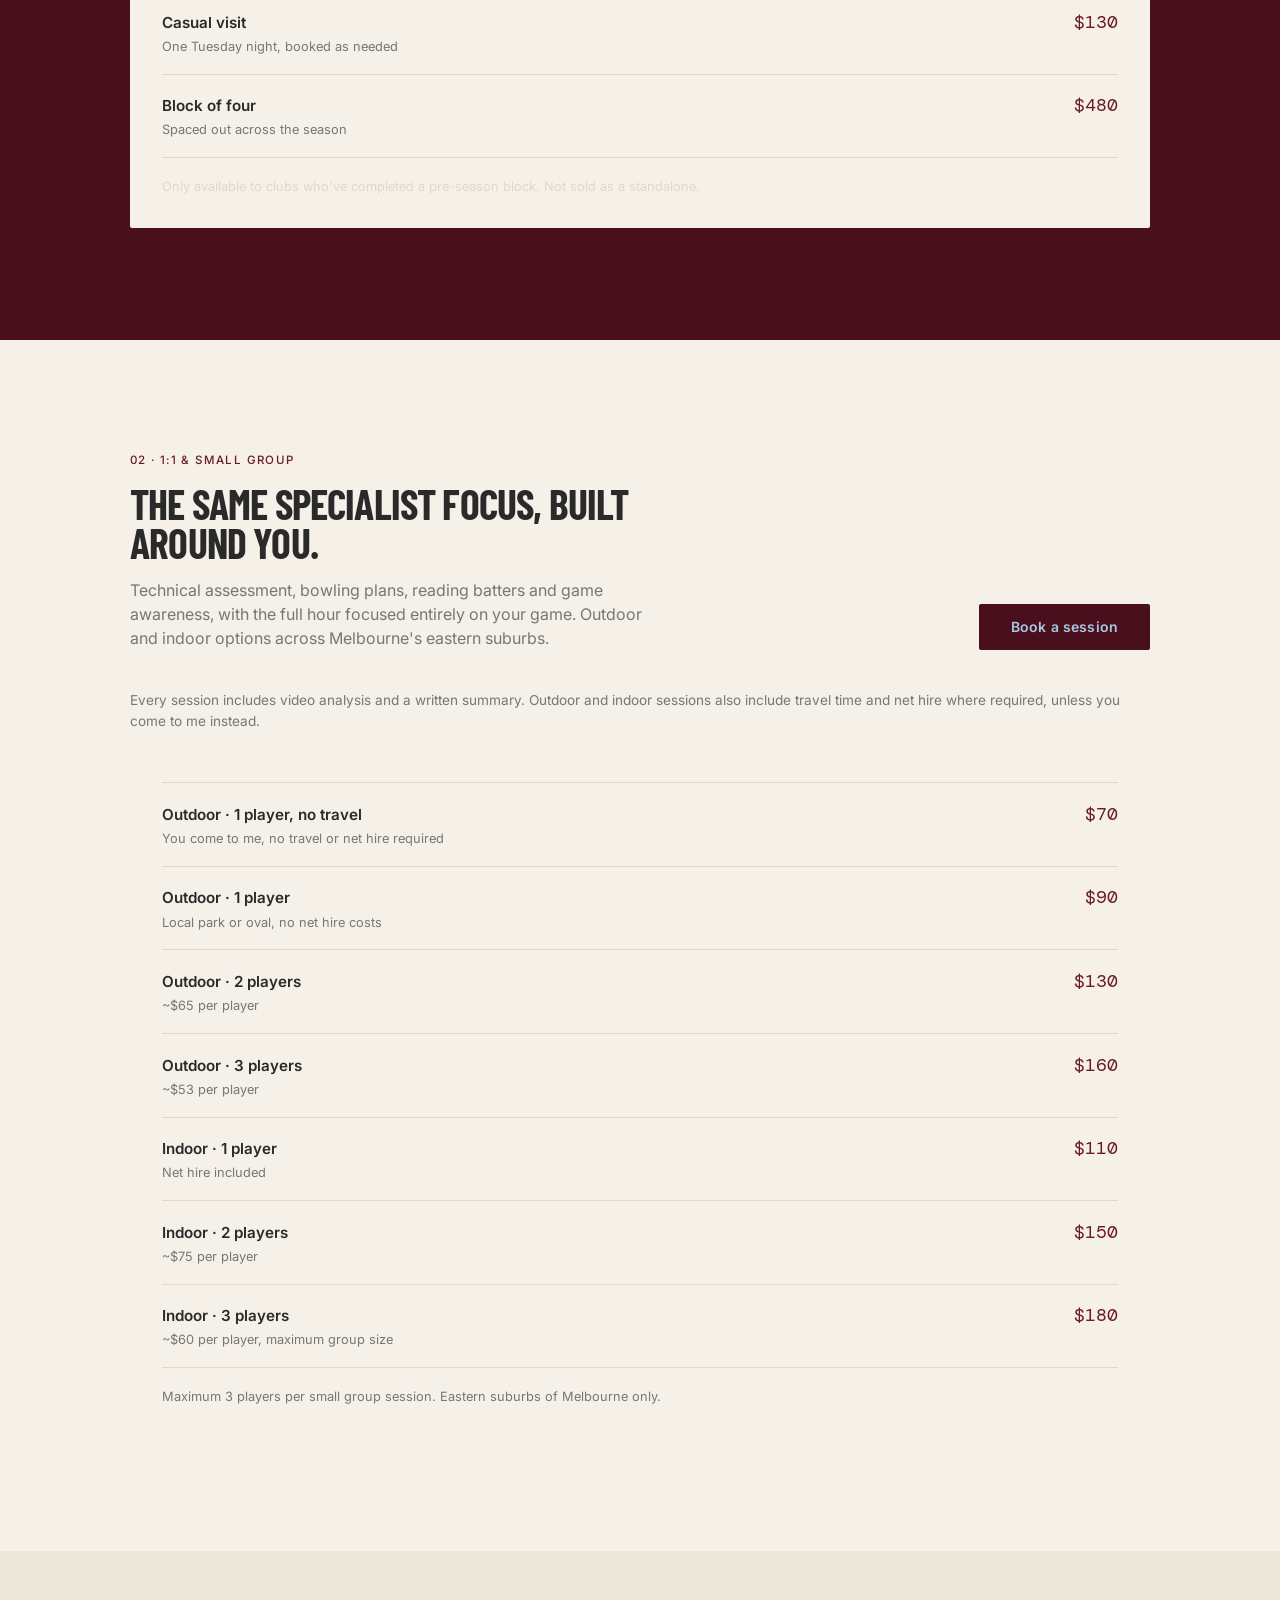
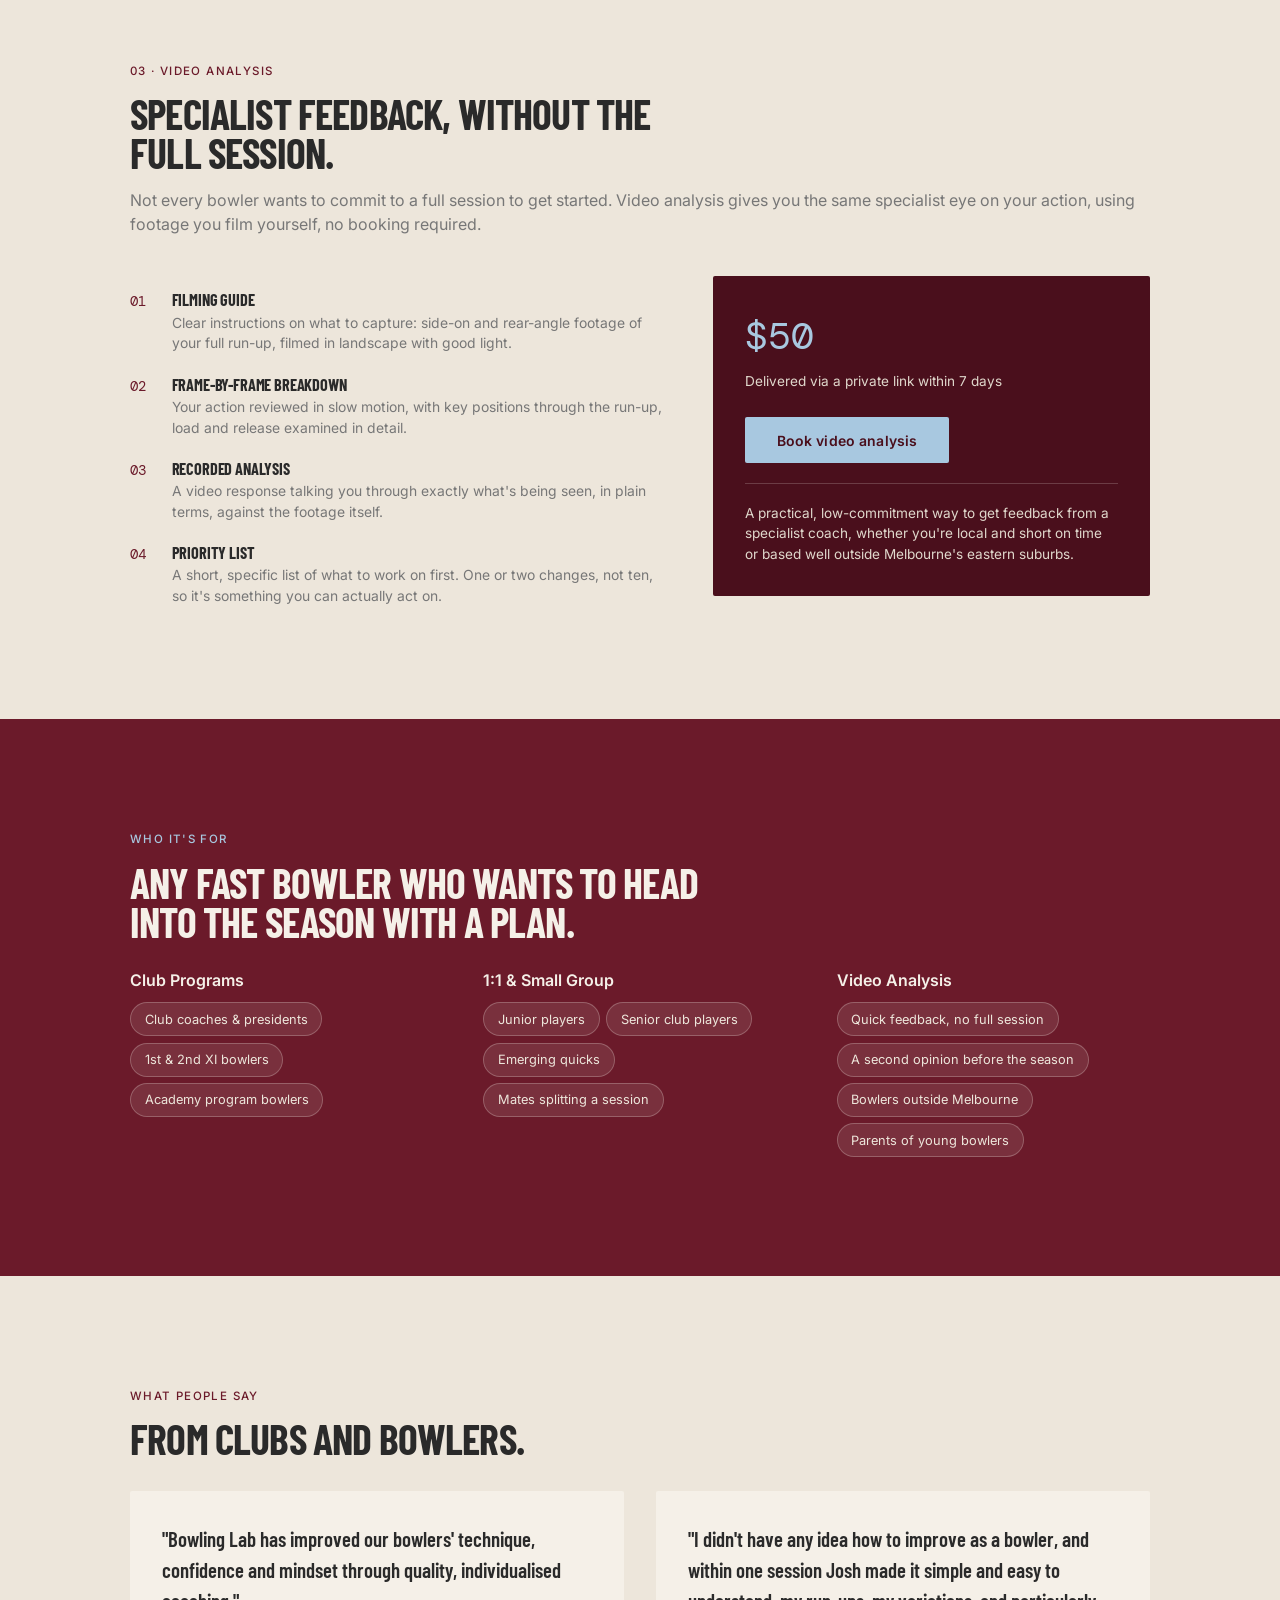
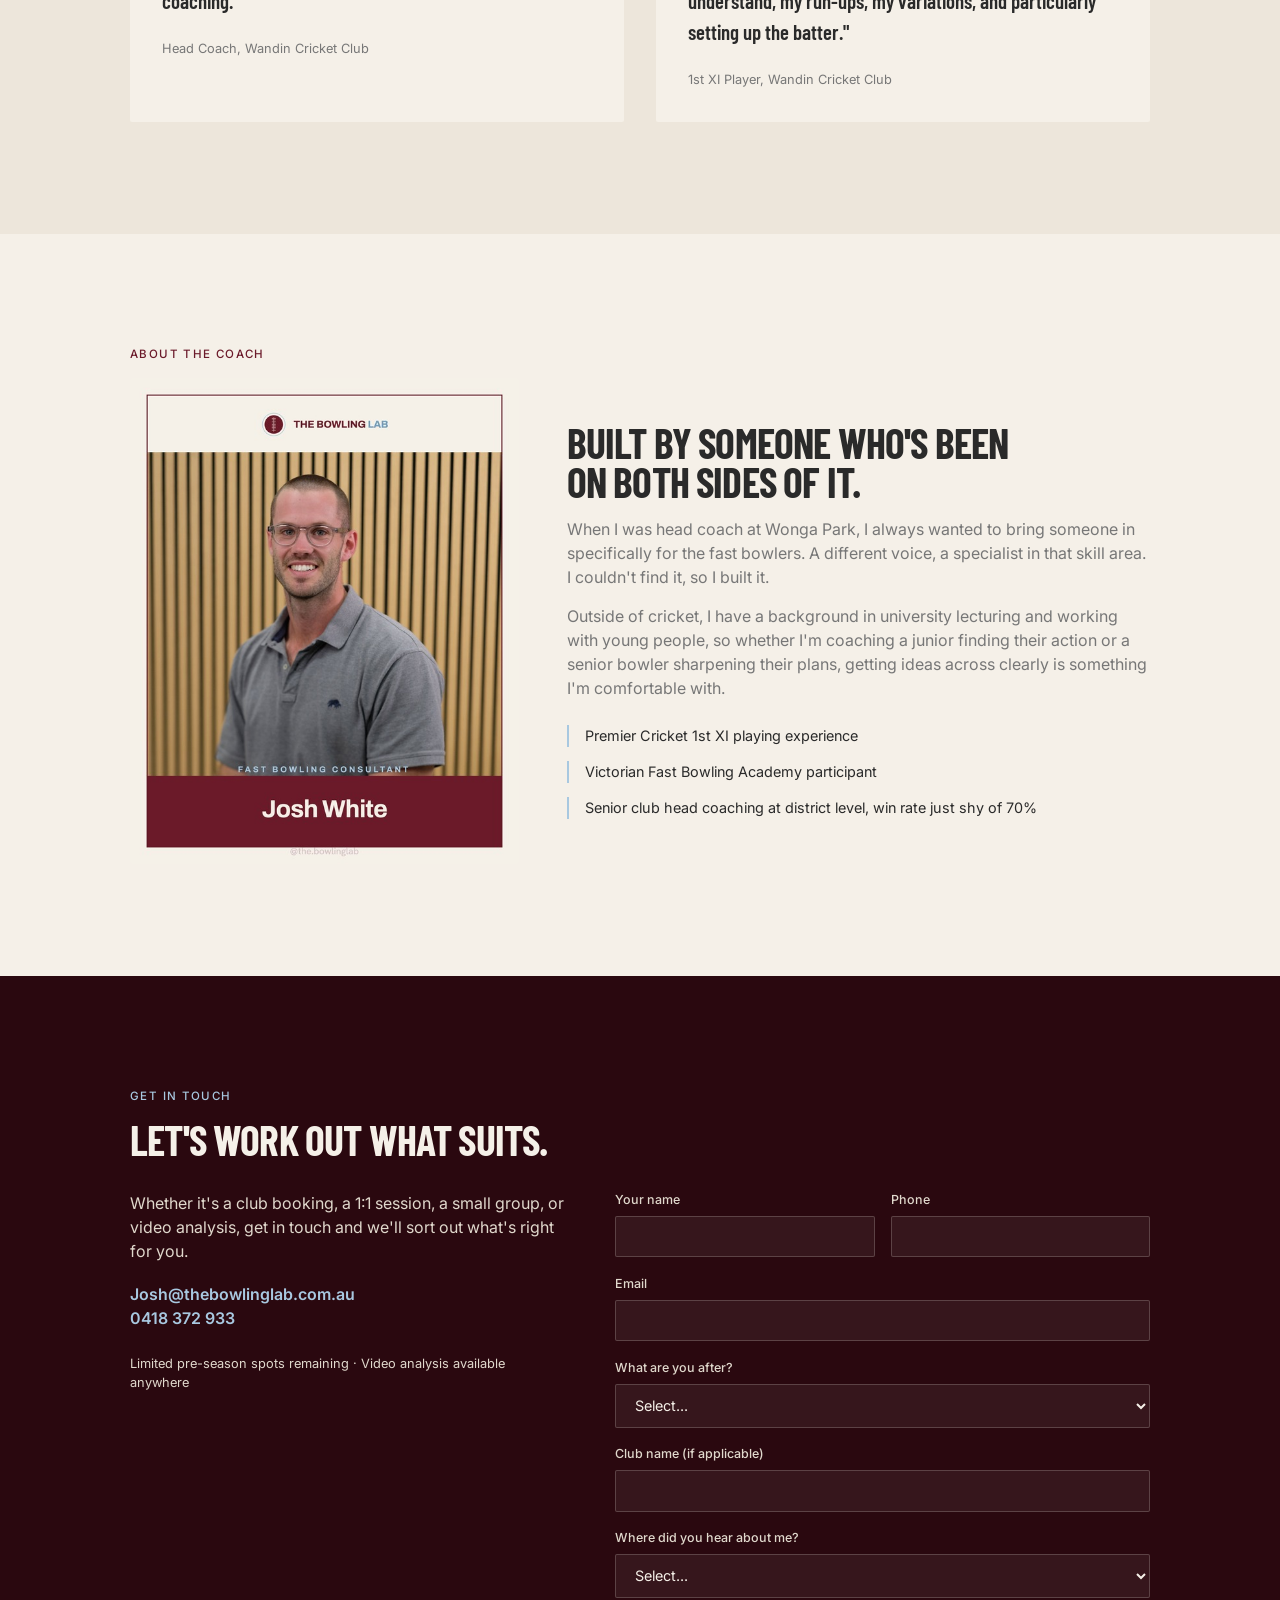
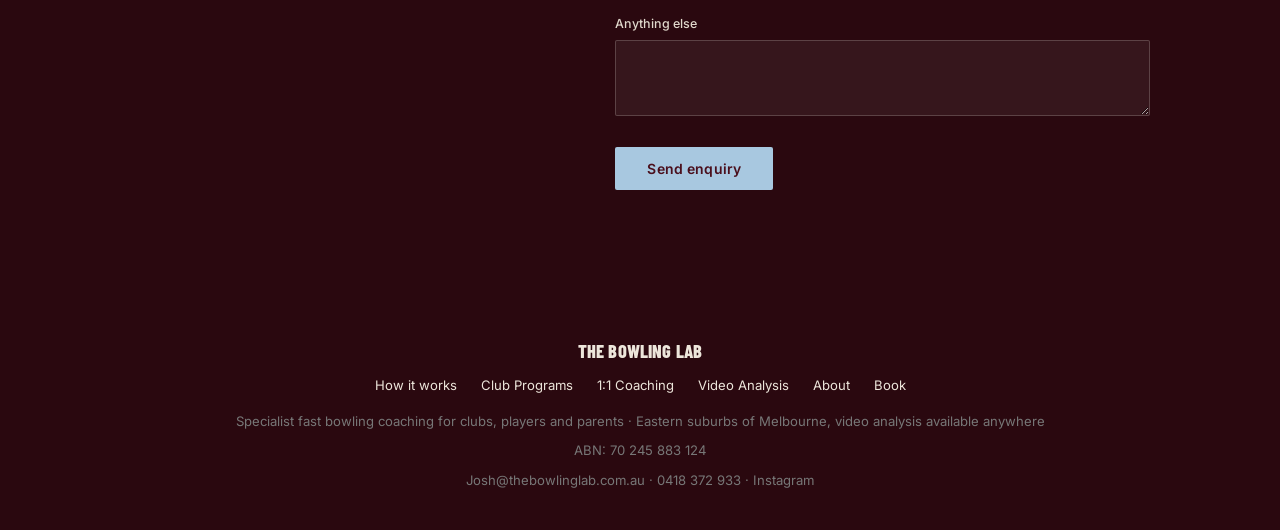
==== commit 4e802420: "Add files via upload" ====
--- a/index.html
+++ b/index.html
@@ -57,7 +57,9 @@
   .logo{font-family:var(--font-display);color:var(--cream);line-height:1;}
   .logo small{display:block;font-size:0.6rem;letter-spacing:0.2em;color:var(--blue);font-weight:600;}
   .logo strong{display:block;font-size:1.15rem;font-weight:800;letter-spacing:0.01em;}
-  .navlinks{display:flex;align-items:center;gap:1.8rem;}
+  .navlinks{display:flex;align-items:center;}
+  .navlinks a{margin-right:1.8rem;}
+  .navlinks a:last-child{margin-right:0;}
   .navlinks a{font-family:var(--font-body);font-size:0.85rem;font-weight:500;color:var(--off);}
   .navlinks a:hover{color:var(--blue);}
   @media (max-width:900px){.navlinks a:not(.btn){display:none;}}
@@ -158,7 +160,8 @@
   @media (max-width:780px){.contact-grid{grid-template-columns:1fr;}}
 
   footer{background:var(--darkest);color:var(--light);padding:2.5rem var(--pad);text-align:center;font-size:0.82rem;}
-  footer .flinks{display:flex;justify-content:center;gap:1.5rem;margin:1rem 0;flex-wrap:wrap;}
+  footer .flinks{display:flex;justify-content:center;margin:1rem 0;flex-wrap:wrap;}
+  footer .flinks a{margin:0 0.75rem;}
   footer .flinks a{color:var(--off);}
 </style>
 </head>
@@ -401,8 +404,8 @@
         <cite>Head Coach, Wandin Cricket Club</cite>
       </div>
       <div class="testi">
-        <q>"Josh's coaching helped me to understand my own action better, meaning I knew how to build a plan."</q>
-        <cite>2nd XI Opening Bowler, Melbourne Eastern Suburbs</cite>
+        <q>"I didn't have any idea how to improve as a bowler, and within one session Josh made it simple and easy to understand, my run-ups, my variations, and particularly setting up the batter."</q>
+        <cite>1st XI Player, Wandin Cricket Club</cite>
       </div>
     </div>
   </div>
